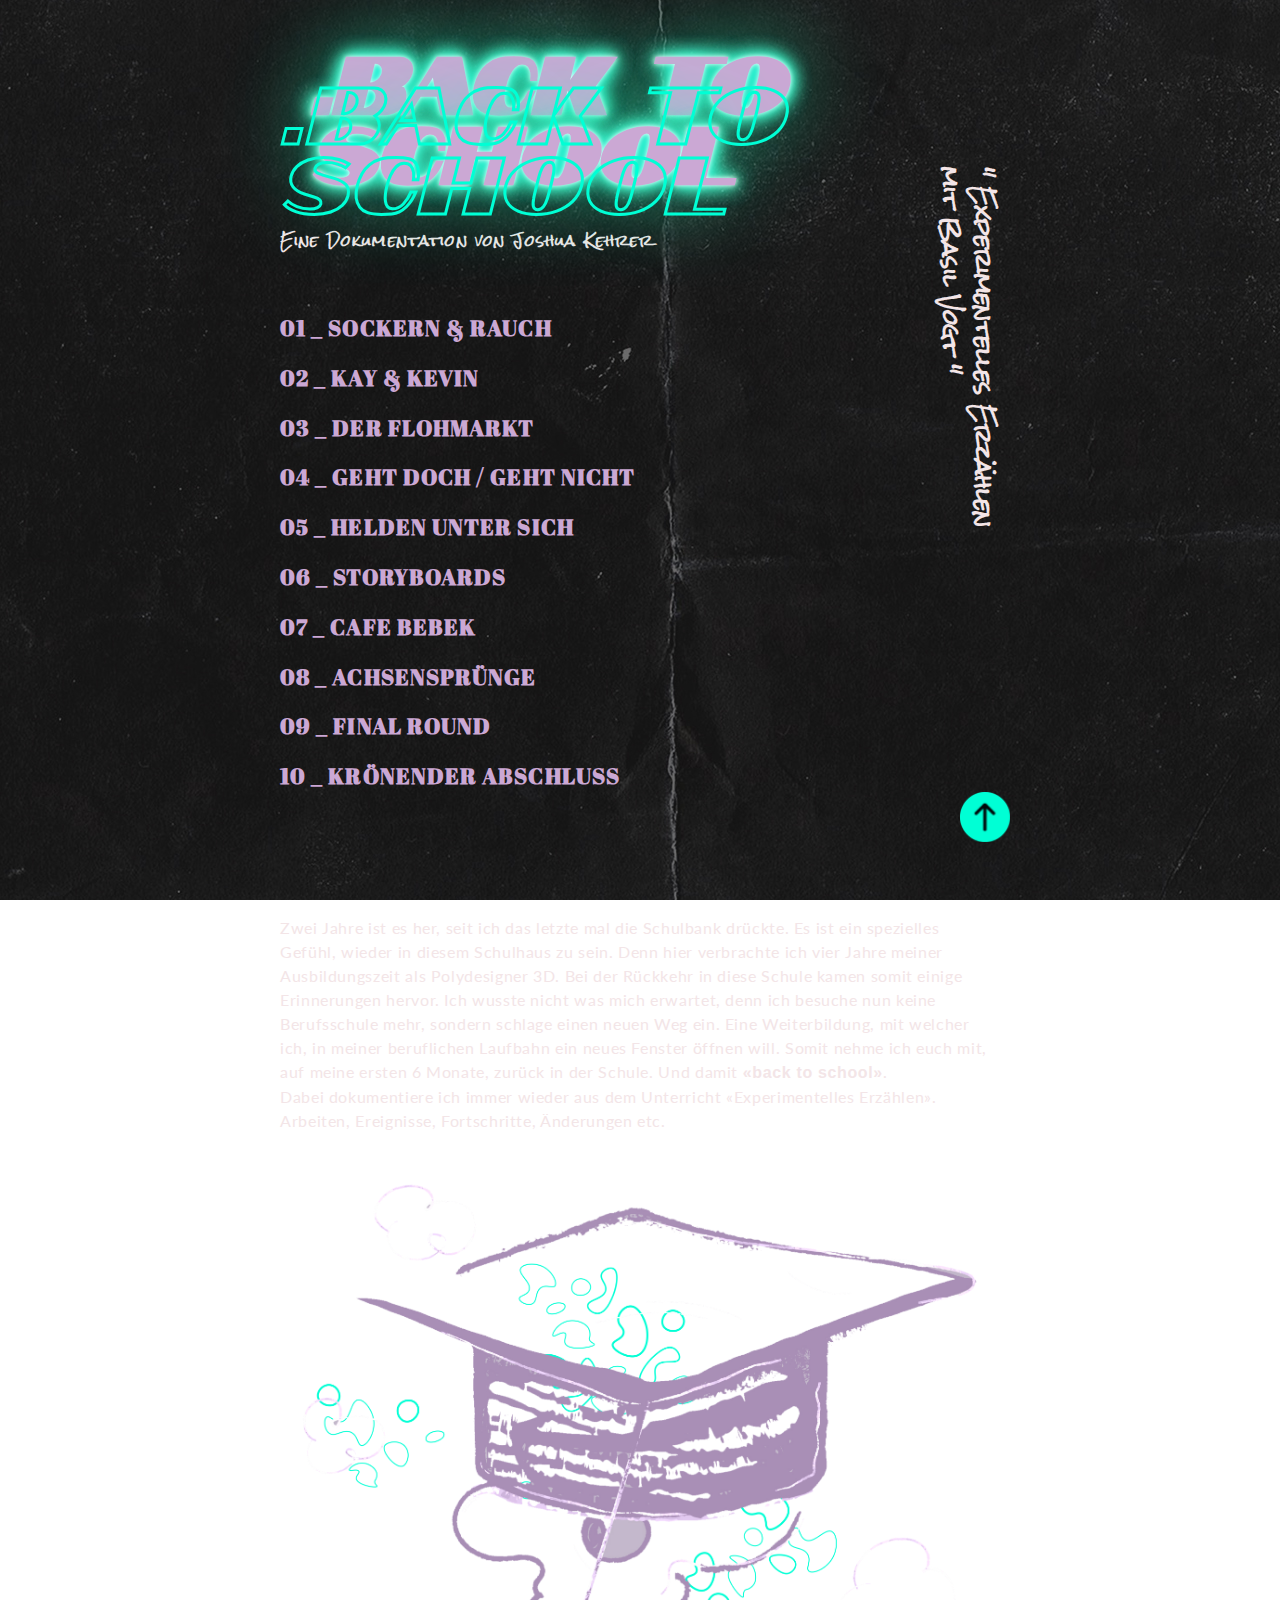
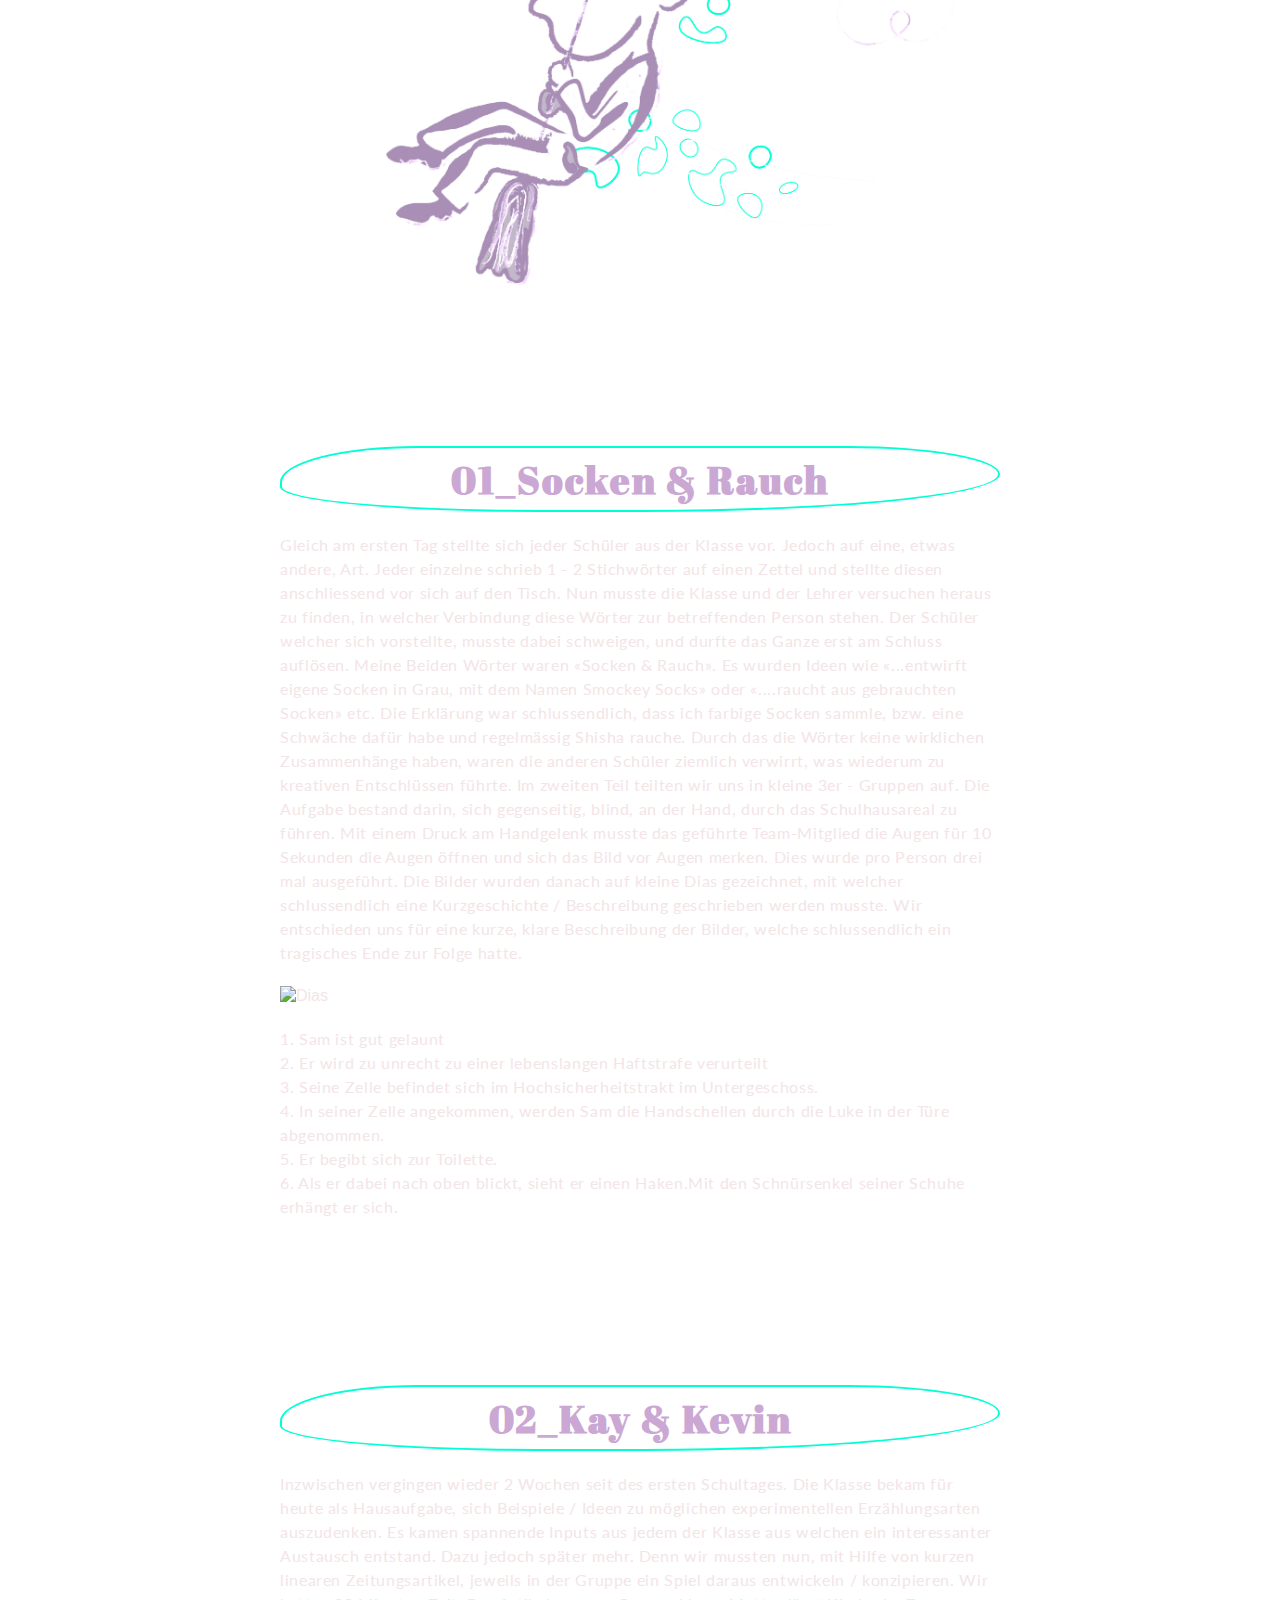
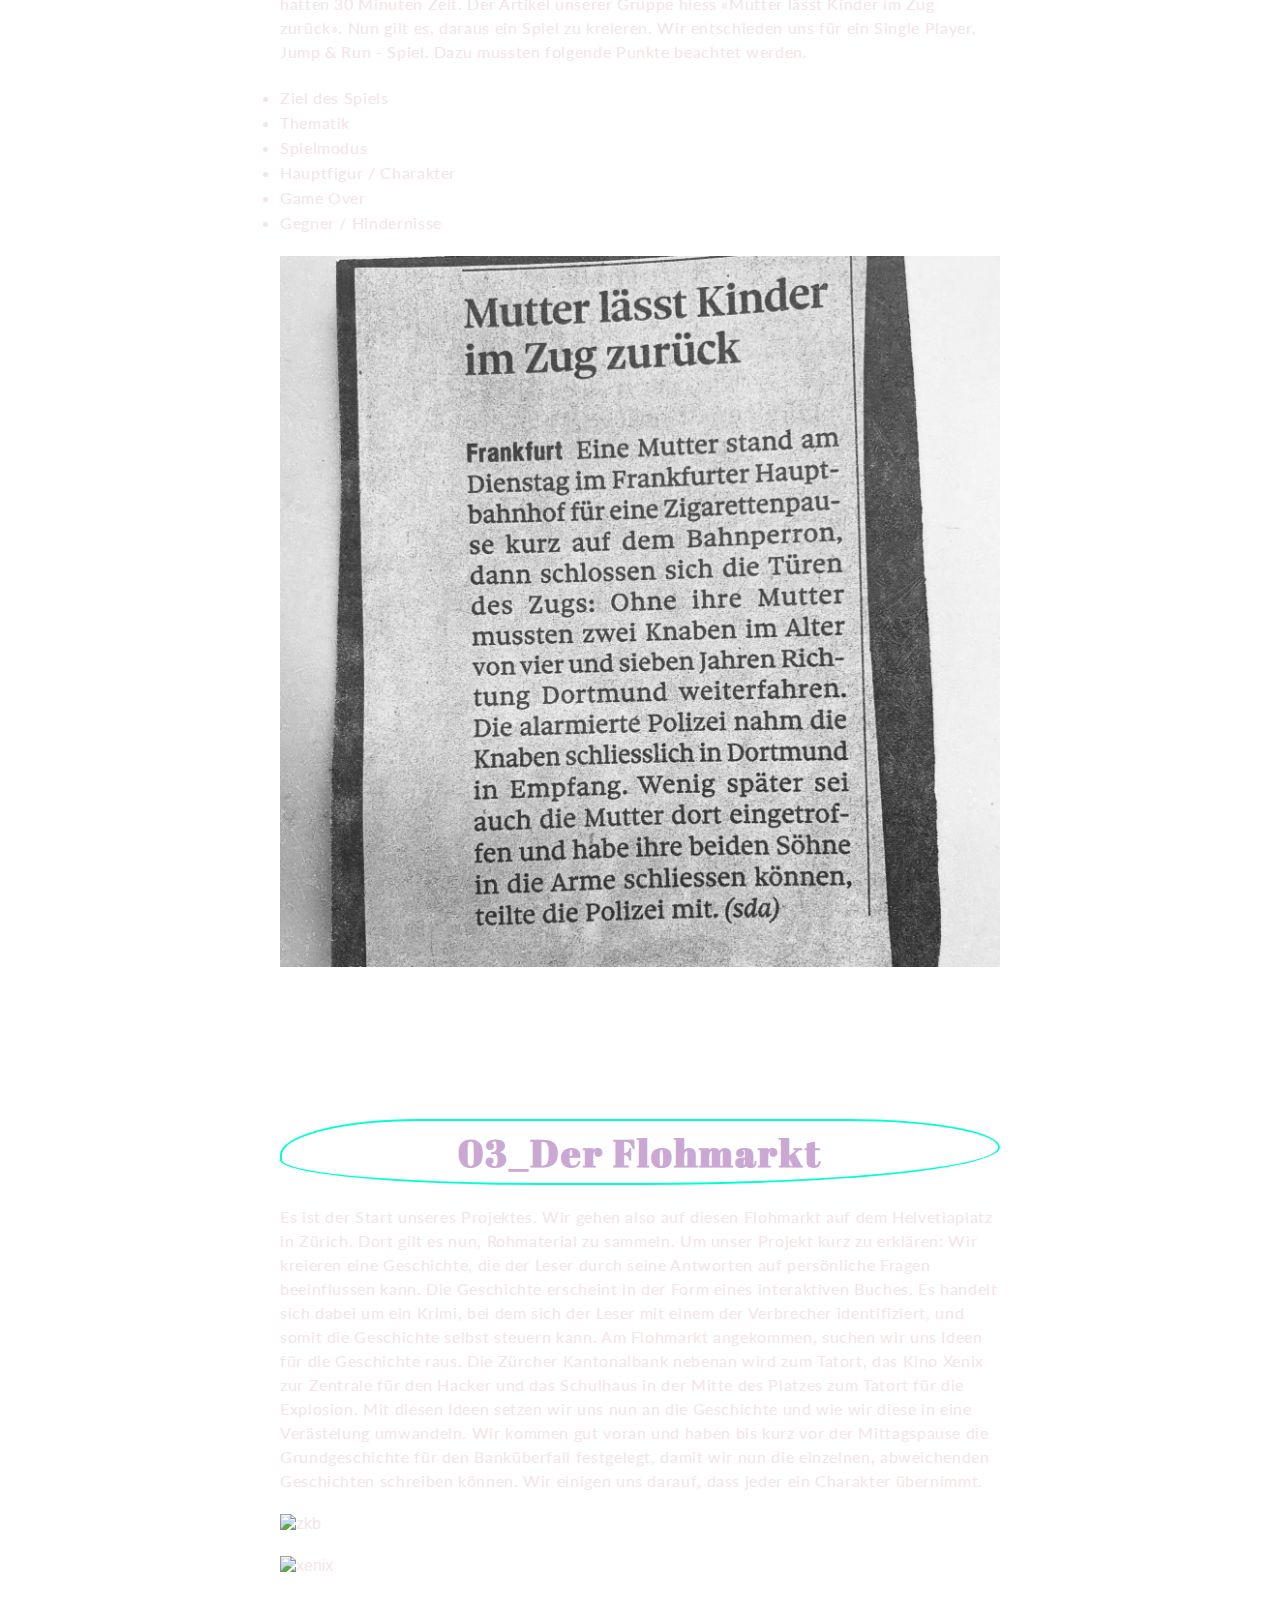
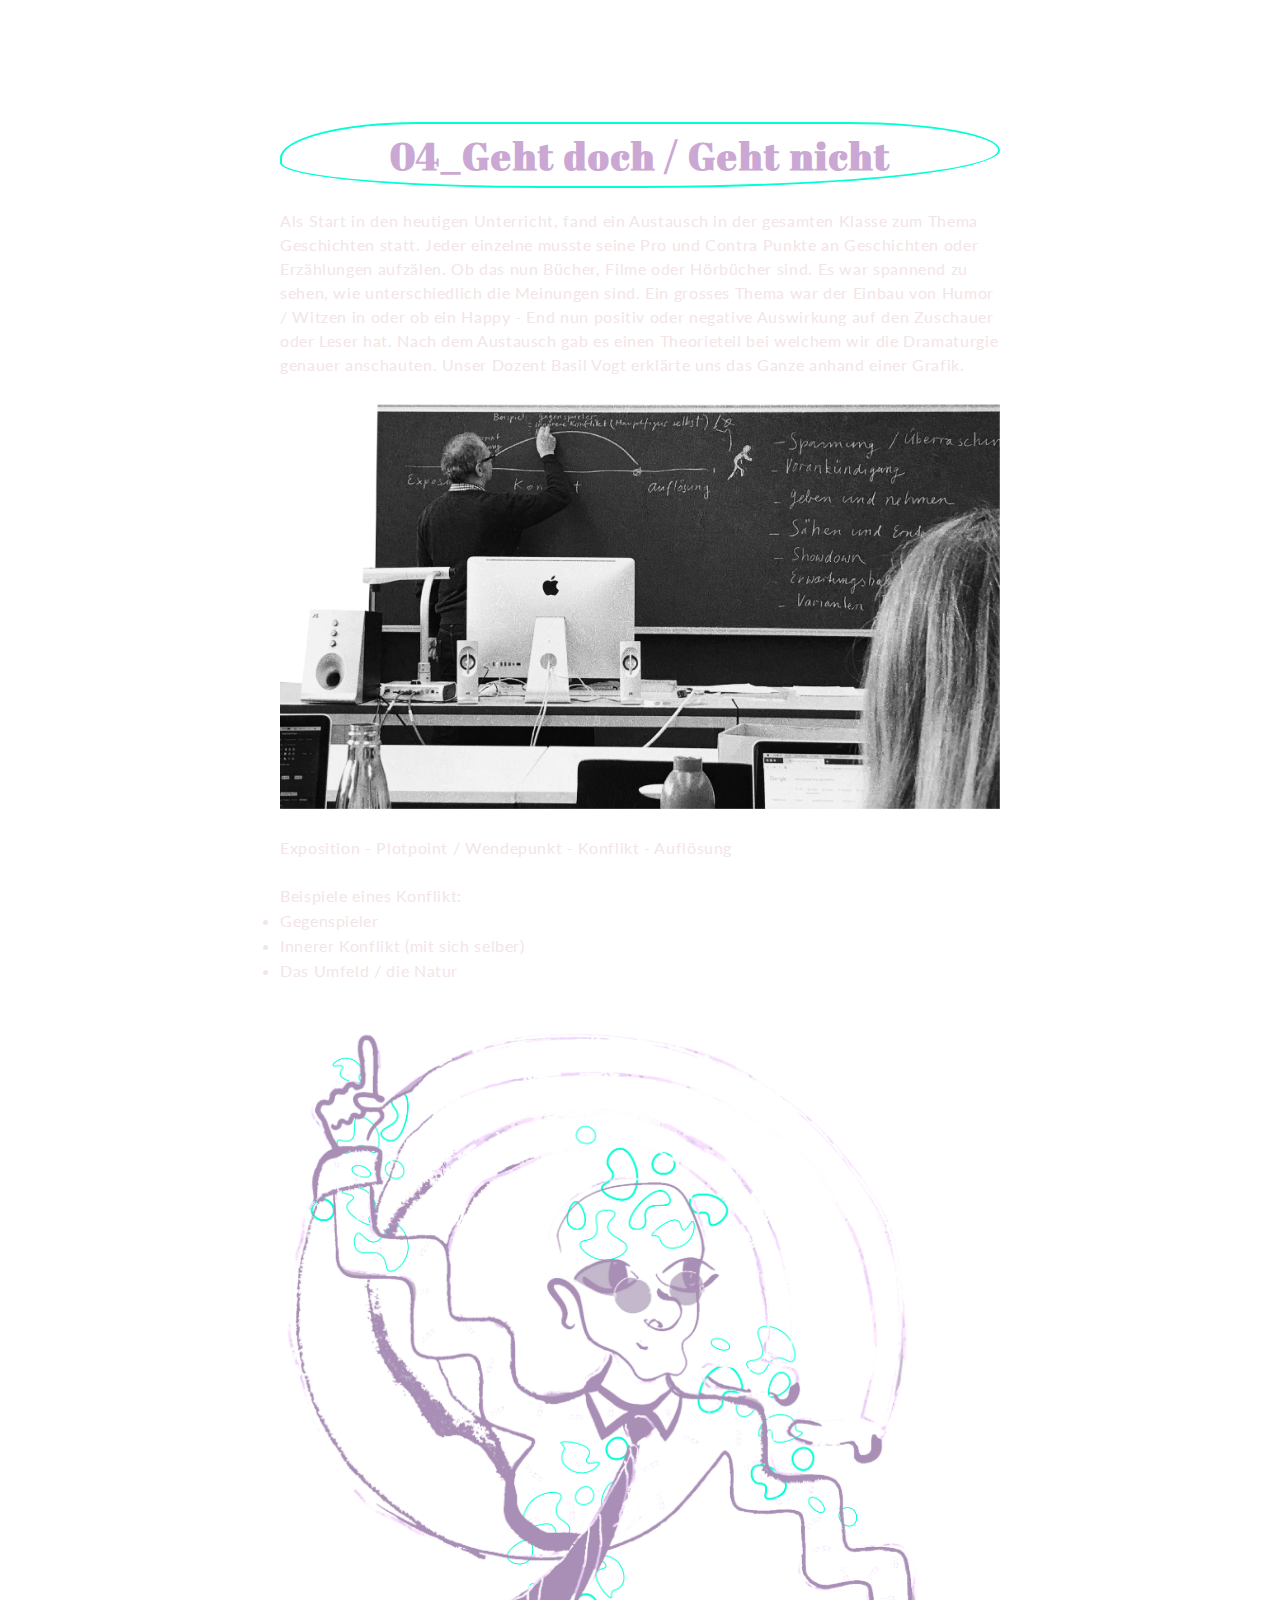
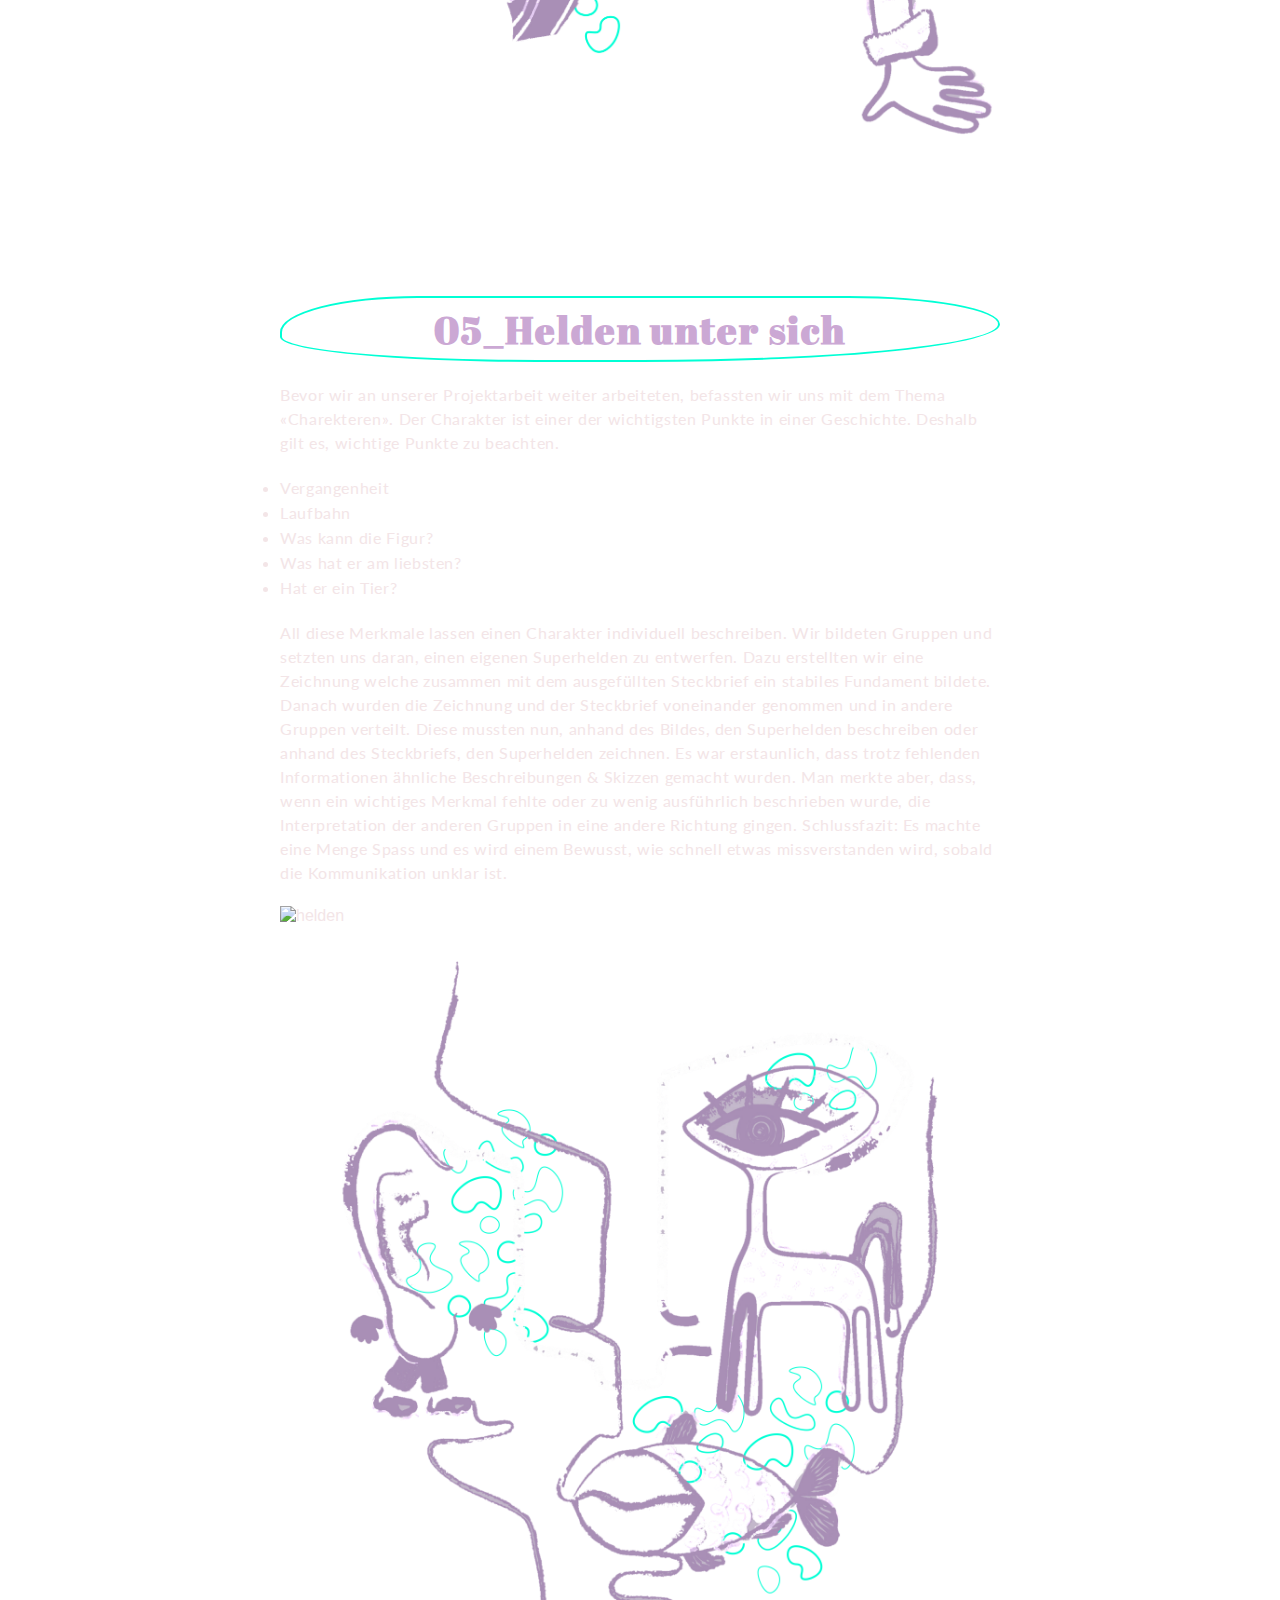
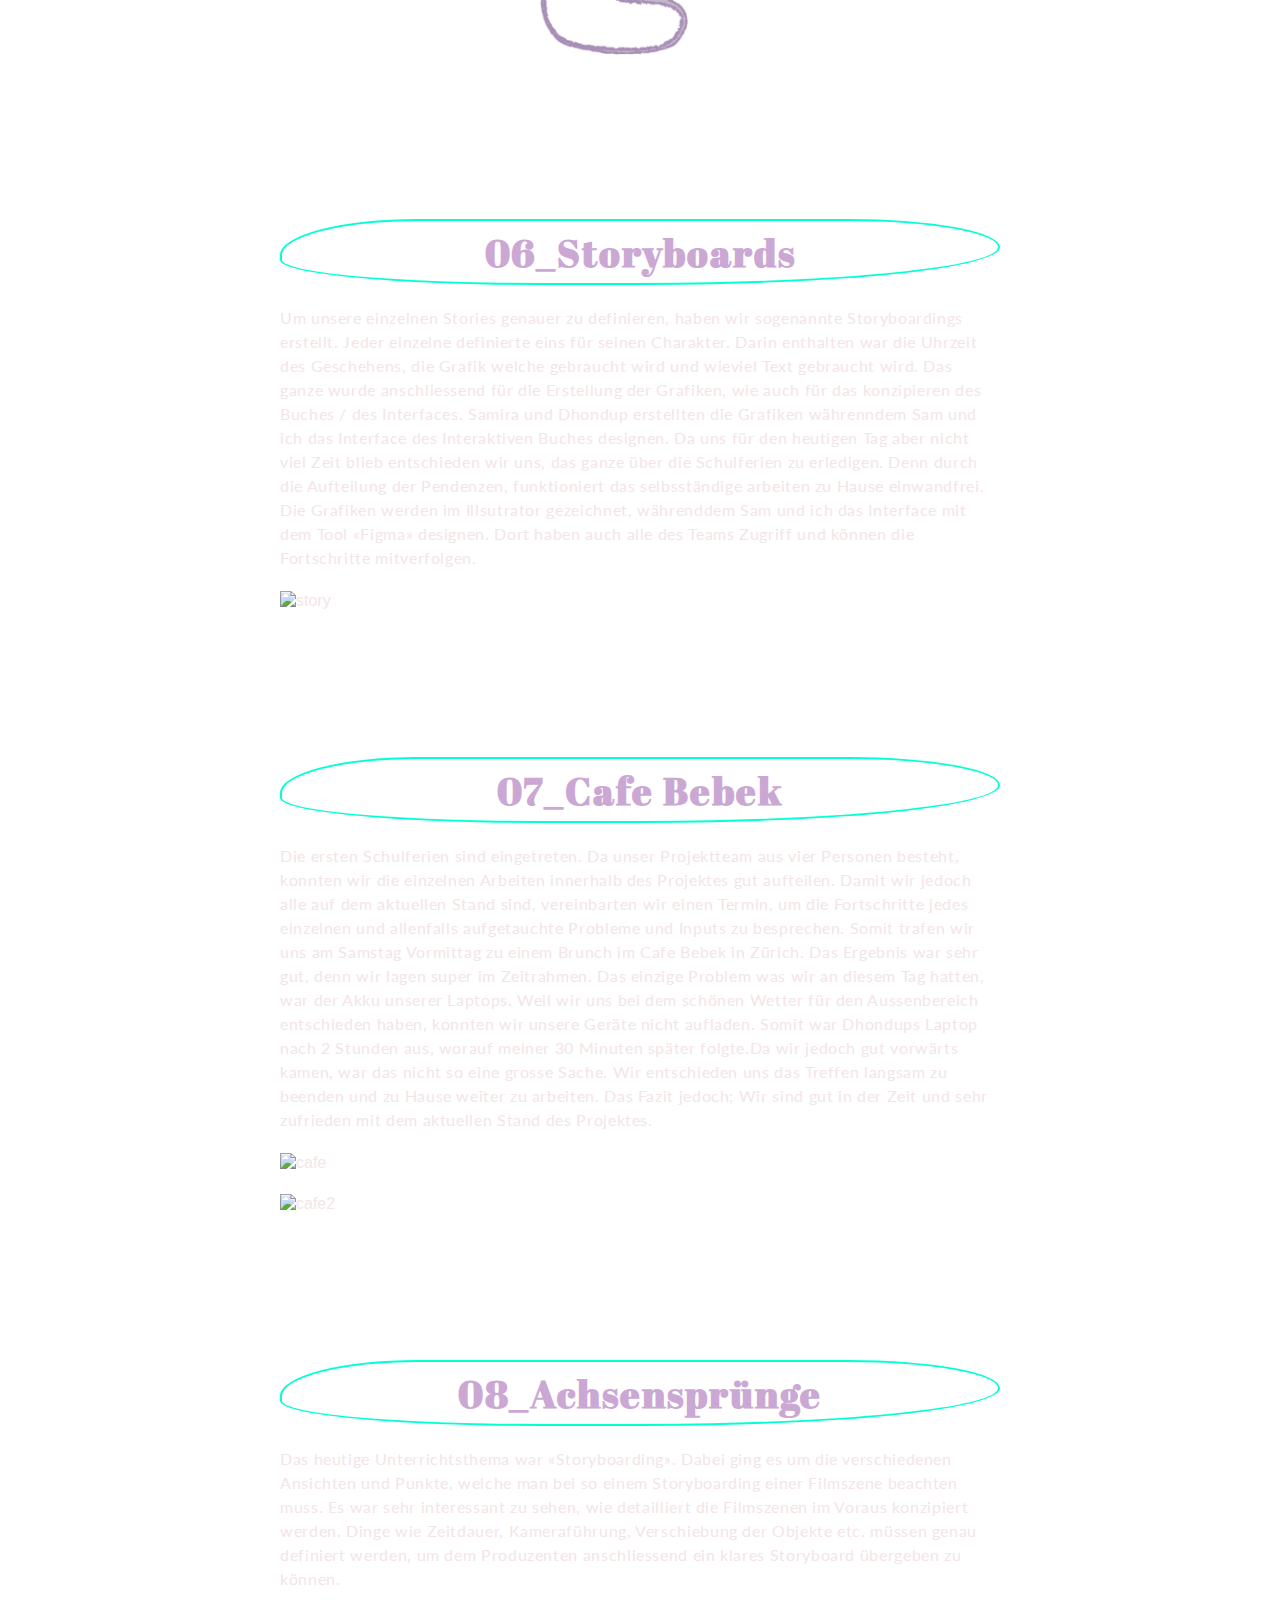
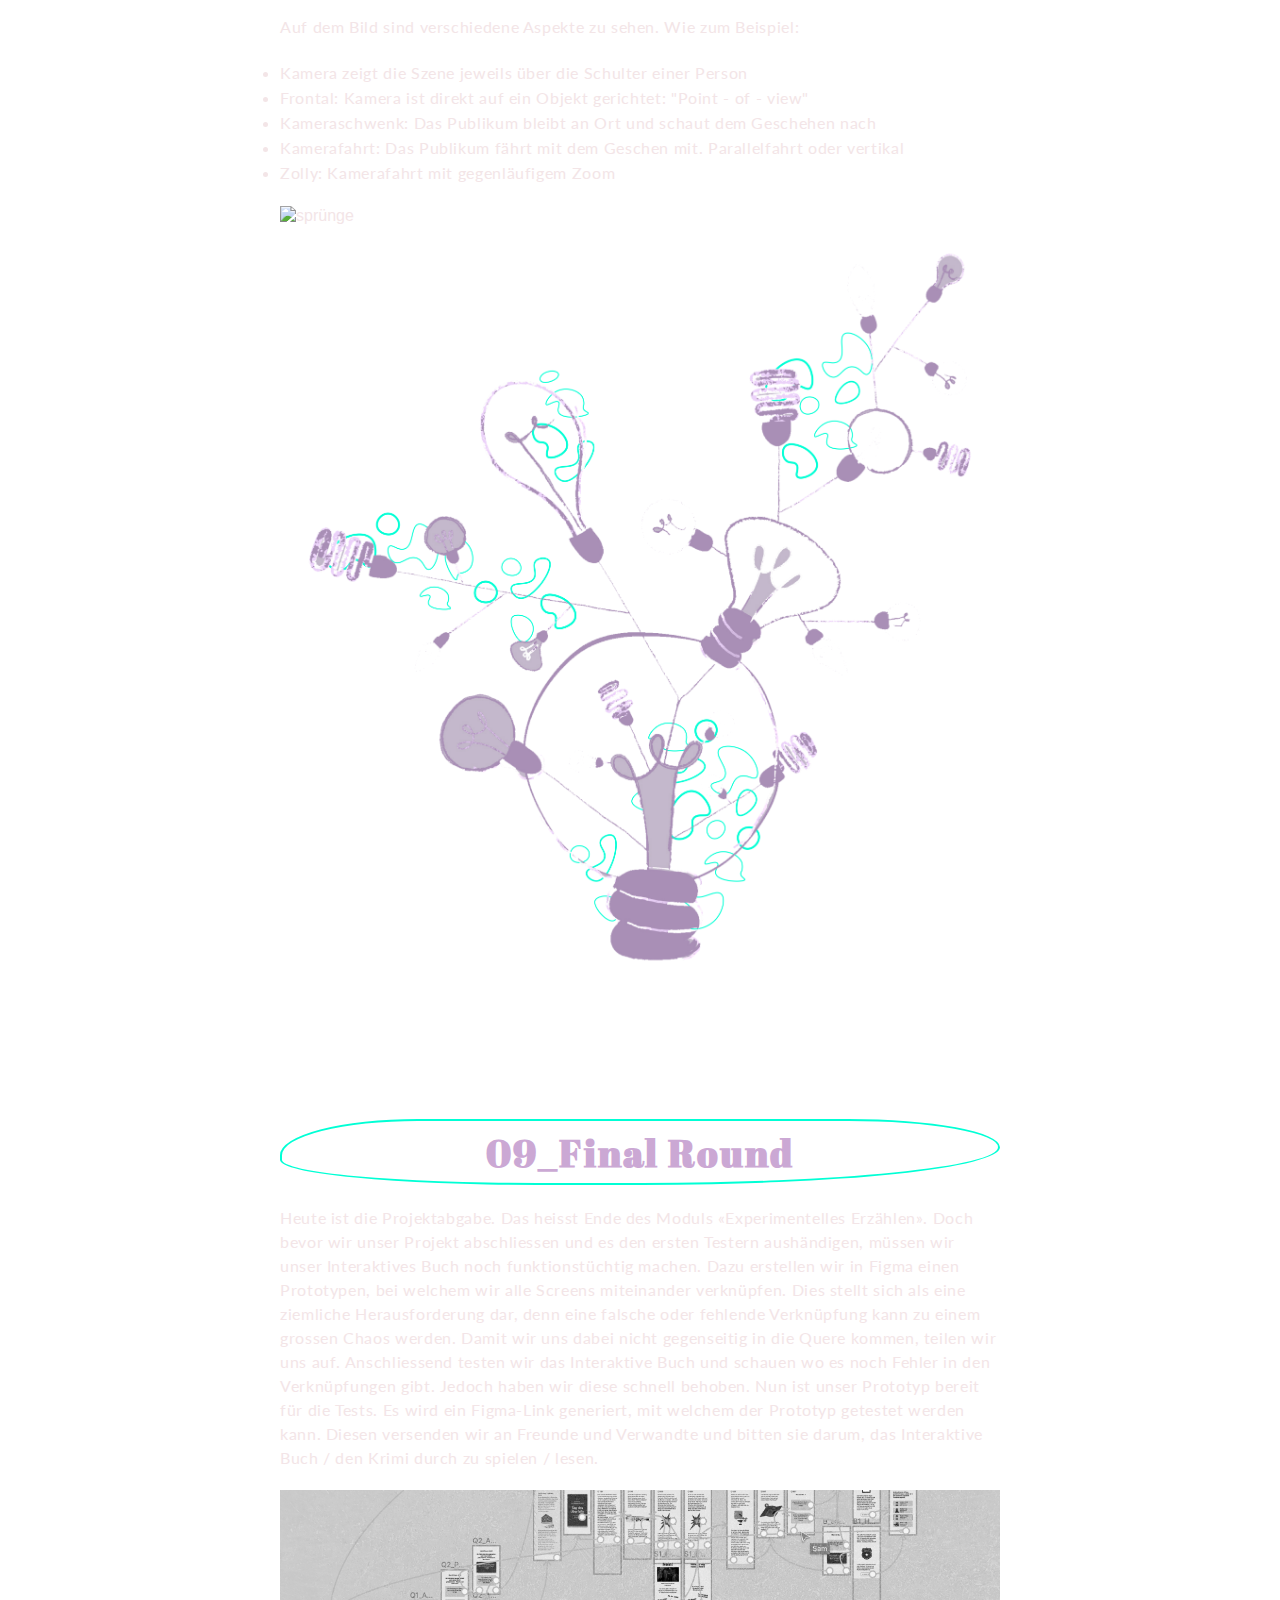
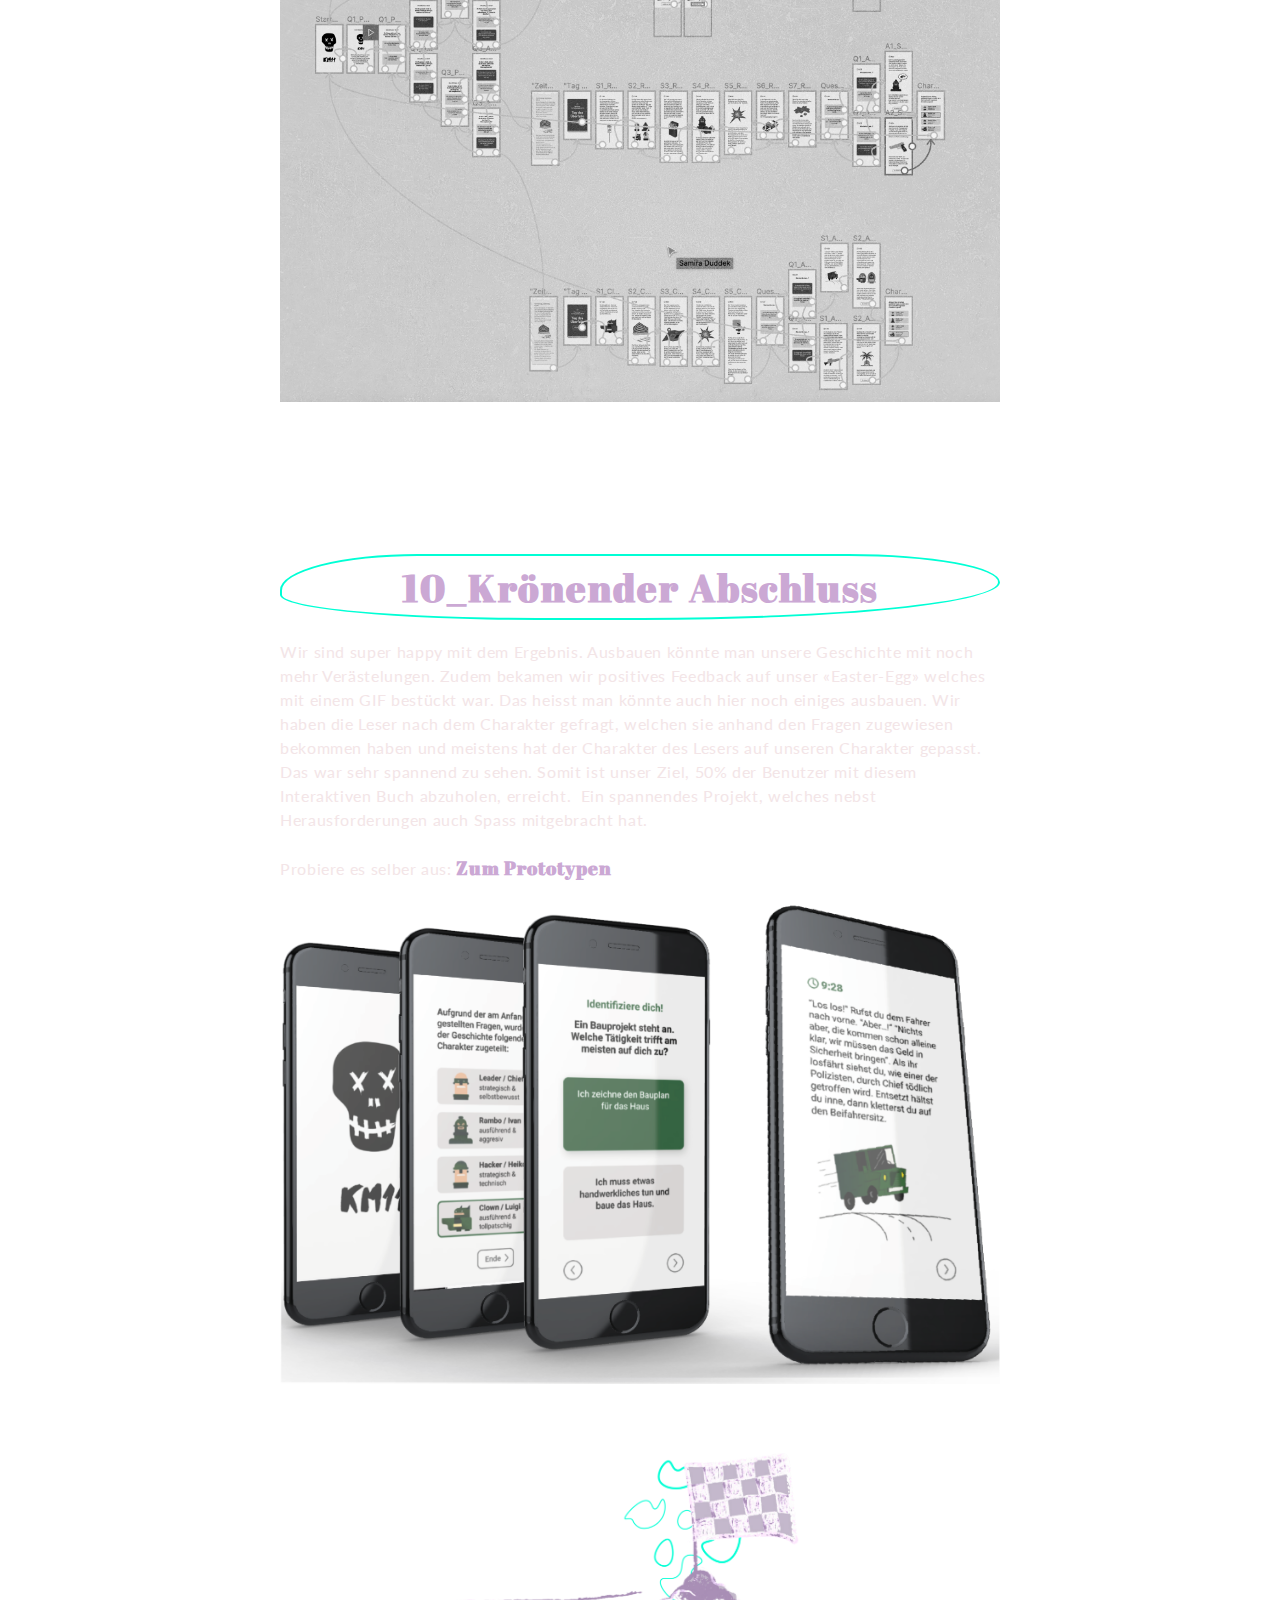
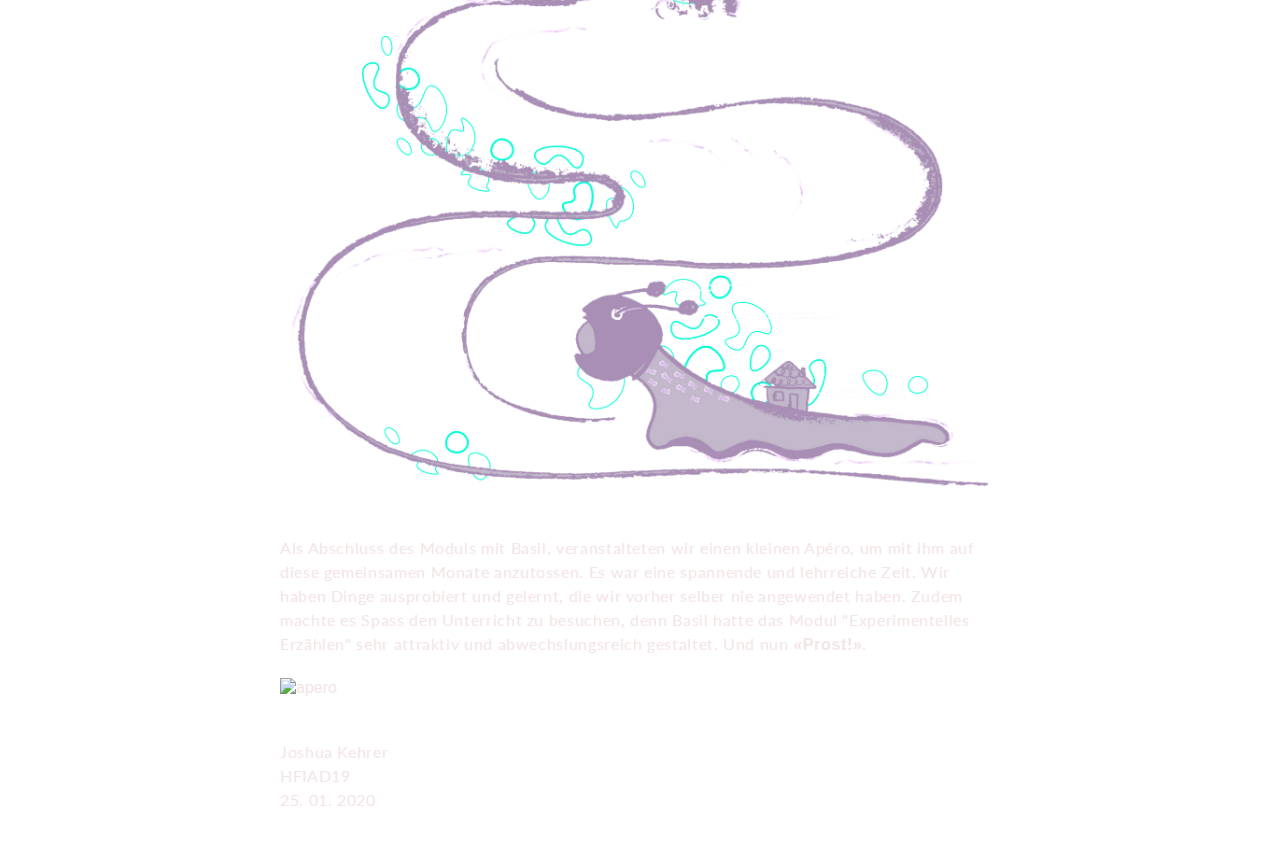
==== docs/content.html @ 132fc112 "commit" ====
<!DOCTYPE html>
<html lang="en">
  <head>
    <meta charset="utf-8">
    <meta name=“viewport” content=“width=device-width,
    initial-scale=1.0,
    maximum-scale=1.0,
    user-scalable=no”>
    <title>Back to school</title>
    <link rel="stylesheet" type="text/css" href="./styles/main.css">
    <link href="https://fonts.googleapis.com/css?family=Abril+Fatface|Lato|Notable|Rock+Salt&display=swap" rel="stylesheet">
    <link rel="icon" href="flavicon2.png" type="image/gif" sizes="16x16">


   </head>
  <body>

  <div id="fixposition">

     <a href="#button"><img src="./Files/button_arrow2.png"></a> <br>
  
  </div>

  <div class="spalte">
   <blockquote> " Experimentelles Erzählen<br>mit Basil Vogt "</blockquote>
  <div class="title-box">
   <h1 class="front">.back to <br>school</h1>
   <span id="button" class="back">.back to <br>school</span>
<br>
<h3>
   Eine Dokumentation von Joshua Kehrer
</h3>
<br>
<br>
<br>

  <div class="kapitel"> <a href="#nav1"> 01 _ Sockern & Rauch</a> </div><br>
  <div class="kapitel"> <a href="#nav2"> 02 _ Kay & Kevin</a> </div><br>
  <div class="kapitel"> <a href="#nav3"> 03 _ Der Flohmarkt</a> </div><br>
  <div class="kapitel"> <a href="#nav4"> 04 _ Geht doch / Geht nicht</a> </div><br>
  <div class="kapitel"> <a href="#nav5"> 05 _ Helden unter sich</a> </div><br>
  <div class="kapitel"> <a href="#nav6"> 06 _ Storyboards</a> </div><br>
  <div class="kapitel"> <a href="#nav7"> 07 _ Cafe Bebek</a> </div><br>
  <div class="kapitel"> <a href="#nav8"> 08 _ Achsensprünge</a> </div><br>
  <div class="kapitel"> <a href="#nav9"> 09 _ Final Round</a> </div><br>
  <div class="kapitel"> <a href="#nav10"> 10 _ Krönender Abschluss</a> </div><br>
<br>
<br>
<br>
<br>
<br>

   <p>
    Zwei Jahre ist es her, seit ich das letzte mal die Schulbank drückte. Es ist ein spezielles Gefühl,
    wieder in diesem Schulhaus zu sein. Denn hier verbrachte ich vier Jahre meiner Ausbildungszeit als Polydesigner 3D.
    Bei der Rückkehr in diese Schule kamen somit einige Erinnerungen hervor. Ich wusste nicht was mich erwartet,
    denn ich besuche nun keine Berufsschule mehr, sondern schlage einen neuen Weg ein. Eine Weiterbildung, mit welcher ich, in meiner beruflichen Laufbahn
    ein neues Fenster öffnen will.
    Somit nehme ich euch mit, auf meine ersten 6 Monate, zurück in der Schule.
    Und damit <b>«back to school»</b>. <br>Dabei dokumentiere ich immer wieder aus dem Unterricht «Experimentelles Erzählen». Arbeiten, Ereignisse, Fortschritte, Änderungen etc.
   </p>
<br>
<br>

   <img src="./Files/student_blank.png" alt="student">
<br>
<br>
<br>
<br>
<br>
<br>
<br>
<br>


   <h1 id="nav1" class="titel-fonts">
  01_Socken & Rauch
   </h1>
<br>

   <p>
    Gleich am ersten Tag stellte sich jeder Schüler aus der Klasse vor. Jedoch auf eine, etwas andere, Art. Jeder einzelne schrieb 1 - 2 Stichwörter auf einen Zettel und stellte diesen anschliessend vor sich auf den Tisch. Nun musste die Klasse und der Lehrer versuchen heraus zu finden, in welcher Verbindung diese Wörter zur betreffenden Person stehen. Der Schüler welcher sich vorstellte, musste dabei schweigen, und durfte das Ganze erst am Schluss auflösen.
    Meine Beiden Wörter waren «Socken & Rauch». Es wurden Ideen wie «...entwirft eigene Socken in Grau, mit dem Namen Smockey Socks» oder «....raucht aus gebrauchten Socken» etc. Die Erklärung war schlussendlich, dass ich farbige Socken sammle, bzw. eine Schwäche dafür habe und regelmässig Shisha rauche. Durch das die Wörter keine wirklichen Zusammenhänge haben, waren die anderen Schüler ziemlich verwirrt, was wiederum zu kreativen Entschlüssen führte.
    Im zweiten Teil teilten wir uns in kleine 3er - Gruppen auf. Die Aufgabe bestand darin, sich gegenseitig, blind, an der Hand, durch das Schulhausareal zu führen. Mit einem Druck am Handgelenk musste das geführte Team-Mitglied die Augen für 10 Sekunden die Augen öffnen und sich das Bild vor Augen merken. Dies wurde pro Person drei mal ausgeführt. Die Bilder wurden danach auf kleine Dias gezeichnet, mit welcher schlussendlich eine Kurzgeschichte / Beschreibung geschrieben werden
    musste. Wir entschieden uns für eine kurze, klare Beschreibung der Bilder, welche schlussendlich ein tragisches Ende zur Folge hatte.
   </p>
<br>

   <img src="./Files/dias_black.png" alt="Dias">
<br>
<br>

   <p>
   
    1. Sam ist gut gelaunt<br>
    2. Er wird zu unrecht zu einer lebenslangen Haftstrafe verurteilt<br>
    3. Seine Zelle befindet sich im Hochsicherheitstrakt im Untergeschoss.<br>
    4. In seiner Zelle angekommen, werden Sam die Handschellen durch die Luke in der Türe abgenommen.<br>
    5. Er begibt sich zur Toilette.<br>
    6. Als er dabei nach oben blickt, sieht er einen Haken.Mit den Schnürsenkel seiner Schuhe erhängt er sich.<br>
   </p>
   <br>
   <br>
   <br>
   <br>
   <br>
   <br>
   <br>
   <br>
   

   <h1 id="nav2" class="titel-fonts">
    02_Kay & Kevin
   </h1>
<br>

   <p>
    Inzwischen vergingen wieder 2 Wochen seit des ersten Schultages. Die Klasse bekam für heute als Hausaufgabe, sich Beispiele / Ideen zu möglichen experimentellen Erzählungsarten auszudenken. Es kamen spannende Inputs aus jedem der Klasse aus welchen ein interessanter Austausch entstand. Dazu jedoch später mehr.
    Denn wir mussten nun, mit Hilfe von kurzen linearen Zeitungsartikel, jeweils in der Gruppe ein Spiel daraus entwickeln / konzipieren. Wir hatten 30 Minuten Zeit.
    Der Artikel unserer Gruppe hiess «Mutter lässt Kinder im Zug zurück». Nun gilt es, daraus ein Spiel zu kreieren. Wir entschieden uns für ein Single Player, Jump & Run - Spiel. Dazu mussten folgende Punkte beachtet werden. </p>
   </p>
<br>

   <li>Ziel des Spiels </li>
   <li>Thematik</li>
   <li>Spielmodus</li>
   <li>Hauptfigur / Charakter</li>
   <li>Game Over</li>
   <li>Gegner / Hindernisse</li>
<br>

   <img class="bild50" src="./Files/Zeitungsartikel_black.jpg" alt="artikel">
   <br>
   <br>
   <br>
   <br>
   <br>
   <br>
   <br>
   <br>

   <h1 id="nav3" class="titel-fonts">
    03_Der Flohmarkt
   </h1>
<br>

   <p>
    Es ist der Start unseres Projektes. Wir gehen also auf diesen Flohmarkt auf dem Helvetiaplatz in Zürich. Dort gilt es nun, Rohmaterial zu sammeln. Um unser Projekt kurz zu erklären: Wir kreieren eine Geschichte, die der Leser durch seine Antworten auf persönliche Fragen beeinflussen kann. Die Geschichte erscheint in der Form eines interaktiven Buches.
    Es handelt sich dabei um ein Krimi, bei dem sich der Leser mit einem der Verbrecher identifiziert, und somit die Geschichte selbst steuern kann.
    Am Flohmarkt angekommen, suchen wir uns Ideen für die Geschichte raus. Die Zürcher Kantonalbank nebenan wird zum Tatort, das Kino Xenix zur Zentrale für den Hacker und das Schulhaus in der Mitte des Platzes zum Tatort für die Explosion. Mit diesen Ideen setzen wir uns nun an die Geschichte und wie wir diese in eine Verästelung umwandeln.
    Wir kommen gut voran und haben bis kurz vor der Mittagspause die Grundgeschichte für den Banküberfall festgelegt, damit wir nun die einzelnen, abweichenden Geschichten schreiben können. Wir einigen uns darauf, dass jeder ein Charakter übernimmt.
   </p>
<br>

   <img class="bild50" src="./Files/zkbbank_blackneu.jpg" alt="zkb">
   <br>
   <br>
   <img class="bild50" src="./Files/flohmarkt_black.jpg" alt="xenix">
   <br>
   <br>
   <br>
   <br>
   <br>
   <br>
   <br>
   <br>

   <h1 id="nav4" class="titel-fonts">
    04_Geht doch / Geht nicht
   </h1>
   <br>

   <p>
    Als Start in den heutigen Unterricht, fand ein Austausch in der gesamten Klasse zum Thema Geschichten statt. Jeder einzelne musste seine Pro und Contra Punkte an Geschichten oder Erzählungen aufzälen. Ob das nun Bücher, Filme oder Hörbücher sind. Es war spannend zu sehen, wie unterschiedlich die Meinungen sind. 
    Ein grosses Thema war der Einbau von Humor / Witzen in oder ob ein Happy - End nun positiv oder negative Auswirkung auf den Zuschauer oder Leser hat. Nach dem Austausch gab es einen Theorieteil bei welchem wir die Dramaturgie genauer anschauten.  Unser Dozent Basil Vogt erklärte uns das Ganze anhand einer Grafik.
   </p>
   <br>

   <img class="bild50" src="./Files/dramaturgie_grafik.png" alt="drama">
   <br>
   <br>
   <p>
    Exposition - Plotpoint / Wendepunkt - Konflikt - Auflösung<br><br>
    Beispiele eines Konflikt:
   </p>

   <li>Gegenspieler </li>
   <li>Innerer Konflikt (mit sich selber)</li>
   <li>Das Umfeld / die Natur</li>
   <br>
   <br>

   <img src="./Files/teacher_blank.png" alt="teacher">
   <br>
   <br>
   <br>
   <br>
   <br>
   <br>
   <br>
   <br>

   <h1 id="nav5" class="titel-fonts">
    05_Helden unter sich
   </h1>
   <br>

   <p>
    Bevor wir an unserer Projektarbeit weiter arbeiteten, befassten wir uns mit dem Thema «Charekteren».
    Der Charakter ist einer der wichtigsten Punkte in einer Geschichte. Deshalb gilt es, wichtige Punkte zu beachten.
   </p>
   <br>

   <li>Vergangenheit</li>
   <li>Laufbahn</li>
   <li>Was kann die Figur?</li>
   <li>Was hat er am liebsten?</li>
   <li>Hat er ein Tier?</li>
   <br>

   <p>
    All diese Merkmale lassen einen Charakter individuell beschreiben.
    Wir bildeten Gruppen und setzten uns daran, einen eigenen Superhelden zu entwerfen. Dazu erstellten wir eine Zeichnung welche zusammen mit dem ausgefüllten Steckbrief ein stabiles Fundament bildete. Danach wurden die Zeichnung und der Steckbrief voneinander genommen und in andere Gruppen verteilt. 
    Diese mussten nun, anhand des Bildes, den Superhelden beschreiben oder anhand des Steckbriefs, den Superhelden zeichnen. Es war erstaunlich, dass trotz fehlenden Informationen ähnliche Beschreibungen & Skizzen gemacht wurden. Man merkte aber, dass, wenn ein wichtiges Merkmal fehlte oder zu wenig ausführlich beschrieben wurde, die Interpretation der anderen Gruppen in eine andere Richtung gingen.
    Schlussfazit: Es machte eine Menge Spass und es wird einem Bewusst, wie schnell etwas missverstanden wird, sobald die Kommunikation unklar ist.
   </p>
   <br>

   <img class="bild50" src="./Files/helden2.jpg" alt="helden">
   <br>
   <br>

   <img src="./Files/face_blank.png" alt="face">
   <br>
   <br>
   <br>
   <br>
   <br>
   <br>
   <br>
   <br>

   <h1 id= "nav6" class="titel-fonts">
   06_Storyboards
   </h1>
   <br>

   <p>
    Um unsere einzelnen Stories genauer zu definieren, haben wir sogenannte Storyboardings erstellt. Jeder einzelne definierte eins für seinen Charakter. Darin enthalten war die Uhrzeit des Geschehens, die Grafik welche gebraucht wird und wieviel Text gebraucht wird. Das ganze wurde anschliessend für die Erstellung der Grafiken, wie auch für das konzipieren des Buches / des Interfaces. 
    Samira und Dhondup erstellten die Grafiken währenndem Sam und ich das Interface des Interaktiven Buches designen. Da uns für den heutigen Tag aber nicht viel Zeit blieb entschieden wir uns, das ganze über die Schulferien zu erledigen. Denn durch die Aufteilung der Pendenzen, funktioniert das selbsständige arbeiten zu Hause einwandfrei. Die Grafiken werden im Illsutrator gezeichnet, 
    währenddem Sam und ich das Interface mit dem Tool «Figma» designen. Dort haben auch alle des Teams Zugriff und können die Fortschritte mitverfolgen.
   </p>
   <br>

   <img class="bild50" src="./Files/Storyboards.jpg" alt="story">
   <br>
   <br>
   <br>
   <br>
   <br>
   <br>
   <br>
   <br>

   <h1 id= "nav7" class="titel-fonts">
  07_Cafe Bebek
  </h1>
   <br>

   <p>
    Die ersten Schulferien sind eingetreten. Da unser Projektteam aus vier Personen besteht, konnten wir die einzelnen Arbeiten innerhalb des Projektes gut aufteilen. Damit wir jedoch alle auf dem aktuellen Stand sind, vereinbarten wir einen Termin, um die Fortschritte jedes einzelnen und allenfalls aufgetauchte Probleme und Inputs zu besprechen. 
    Somit trafen wir uns am Samstag Vormittag zu einem Brunch im Cafe Bebek in Zürich. Das Ergebnis war sehr gut, denn wir lagen super im Zeitrahmen. Das einzige Problem was wir an diesem Tag hatten, war der Akku unserer Laptops. Weil wir uns bei dem schönen Wetter für den Aussenbereich entschieden haben, konnten wir unsere Geräte nicht aufladen. 
    Somit war Dhondups Laptop nach 2&#x202F;Stunden aus, worauf meiner 30&#x202F;Minuten später folgte.Da wir jedoch gut vorwärts kamen, war das nicht so eine grosse Sache. Wir entschieden uns das Treffen langsam zu beenden und zu Hause weiter zu arbeiten. Das Fazit jedoch; Wir sind gut in der Zeit und sehr zufrieden mit dem aktuellen Stand des Projektes. 
   </p>
   <br>

   <img class="bild50" src="./Files/cafebebek1.jpg" alt="cafe">
   <br>
   <br>
   <img class="bild50" src="./Files/cafebebek2.jpg" alt="cafe2">
   <br>
   <br>
   <br>
   <br>
   <br>
   <br>
   <br>
   <br>

   <h1 id="nav8" class="titel-fonts">
   08_Achsensprünge
   </h1>
   <br>

   <p>
    Das heutige Unterrichtsthema war «Storyboarding». Dabei ging es um die verschiedenen Ansichten und Punkte, welche man bei so einem Storyboarding einer Filmszene beachten muss. Es war sehr interessant zu sehen, wie detailliert die Filmszenen im Voraus konzipiert werden. Dinge wie Zeitdauer, Kameraführung, Verschiebung der Objekte etc. müssen genau definiert werden, 
    um dem Produzenten anschliessend ein klares Storyboard übergeben zu können.<br><br>
    Auf dem Bild sind verschiedene Aspekte zu sehen. Wie zum Beispiel:
   </p>
   <br>

   <li>Kamera zeigt die Szene jeweils über die Schulter einer Person</li>
   <li>Frontal: Kamera ist direkt auf ein Objekt gerichtet: "Point - of - view"</li>
   <li>Kameraschwenk: Das Publikum bleibt an Ort und schaut dem Geschehen nach</li>
   <li>Kamerafahrt: Das Publikum fährt mit dem Geschen mit. Parallelfahrt oder vertikal</li>
   <li>Zolly: Kamerafahrt mit gegenläufigem Zoom</li>
   <br>

   <img class="bild50" src="./Files/achsensprünge_black.jpg" alt="sprünge">
   <br>
   <br>

   <img class="bild50" src="./Files/ideas_blank.png" alt="ideen">
   <br>
   <br>
   <br>
   <br>
   <br>
   <br>
   <br>
   <br>
   <h1 id="nav9" class="titel-fonts">
    09_Final Round
   </h1>
   <br>

   <p>
      Heute ist die Projektabgabe. Das heisst Ende des Moduls «Experimentelles Erzählen».
      Doch bevor wir unser Projekt abschliessen und es den ersten Testern aushändigen, müssen wir unser Interaktives Buch noch funktionstüchtig machen. Dazu erstellen wir in Figma einen Prototypen, bei welchem wir alle Screens miteinander verknüpfen. Dies stellt sich als eine ziemliche Herausforderung dar, denn eine falsche oder fehlende Verknüpfung kann zu einem grossen Chaos werden.
      Damit wir uns dabei nicht gegenseitig in die Quere kommen, teilen wir uns auf. Anschliessend testen wir das Interaktive Buch und schauen wo es noch Fehler in den Verknüpfungen gibt. Jedoch haben wir diese schnell behoben.
      Nun ist unser Prototyp bereit für die Tests. Es wird ein Figma-Link generiert, mit welchem der Prototyp getestet werden kann. Diesen versenden wir an Freunde und Verwandte und bitten sie darum, das Interaktive Buch / den Krimi durch zu spielen / lesen.
   </p>
   <br>

   <img class="bild50" src="./Files/figmashot_black.jpg" alt="figma">
   <br>
   <br>
   <br>
   <br>
   <br>
   <br>
   <br>
   <br>
   
   <h1 id="nav10" class="titel-fonts">
    10_Krönender Abschluss
   </h1>
   <br>

   <p>
    Wir sind super happy mit dem Ergebnis. Ausbauen könnte man unsere Geschichte mit noch mehr Verästelungen. Zudem bekamen wir positives Feedback auf unser «Easter-Egg» welches mit einem GIF bestückt war. Das heisst man könnte auch hier noch einiges ausbauen.
    Wir haben die Leser nach dem Charakter gefragt, welchen sie anhand den Fragen zugewiesen bekommen haben und meistens hat der Charakter des Lesers auf unseren Charakter gepasst. Das war sehr spannend zu sehen. Somit ist unser Ziel, 50% der Benutzer mit diesem Interaktiven Buch abzuholen, erreicht. 
    Ein spannendes Projekt, welches nebst Herausforderungen auch Spass mitgebracht hat.<br>
   <br>

    Probiere es selber aus:
     <a href="https://www.figma.com/proto/xeILzp6GqTKbaOYJjup4Tb/Experimentelles-Erz%C3%A4hlen-1.0?node-id=80%3A501&scaling=scale-down" target="_blank">Zum Prototypen</a>
   </p>
   <br>

   <img class="bild50" src="./Files/mobile_mockups.png" alt="app">
   <br>
   <br>

<img class="bild50" src="./Files/schnecken_blank.png" alt="schnecken">

   <p>
      Als Abschluss des Moduls mit Basil, veranstalteten wir einen kleinen Apéro, um mit ihm auf diese gemeinsamen Monate anzutossen. Es war eine spannende und lehrreiche Zeit. Wir haben Dinge ausprobiert und gelernt, die wir vorher selber nie angewendet haben. Zudem machte es Spass den Unterricht zu besuchen,
      denn Basil hatte das Modul "Experimentelles Erzählen" sehr attraktiv und abwechslungsreich gestaltet. Und nun <b>«Prost!»</b>.
   </p>
   <br>

   <img class="bild50" src="./Files/apero_black.jpg" alt="apero">
   <br>
   <br>
   <br>

   <p>
   Joshua Kehrer<br> HFIAD19<br>25.&#x202F;01.&#x202F;2020
   </p>
   <br>
   <br>

  </div>

</body>
</html>
---- docs/styles/main.css ----
html {
  color: rgb(243, 229, 231);
  font-size: 16px;
}

body {
  font-size: 1rem;
  line-height: 1.3em;
  margin-top: 70px;
  background-image: url("../Files/grunge_black2.jpg");
  background-repeat: repeat;
  background-attachment: fixed;
}

a {
  color: rgb(203, 168, 212);
  font-size: 1.2em;
  font-weight: bold;
  font-family: 'Abril Fatface', cursive;
  text-decoration: none;
  letter-spacing: 0.05em;
}

img {
  width: 100%;
  max-width: 100%;
}

h1{
  color: rgb(203, 168, 212);
  font-size: 1.8em;
  line-height: 30px;
  font-weight: bold;
  font-family: 'Abril Fatface', cursive;
  text-align: left;
  letter-spacing: 0.05em; 
  
}

h2 {
  font-family: 'Abril Fatface', cursive;
  font-style: normal;
  font-size: 1.8em;
  letter-spacing: 0.07em;
}

h3{
  font-family: 'Rock Salt', cursive;
  font-size: 0.9em;
  color: rgb(243, 229, 231);
  letter-spacing: 0.08em;
}


P {
  font-family: 'Lato', sans-serif;
  font-size: 1em;
  width: 100%;
  line-height: 24px;
  letter-spacing: 0.04em;
}

li {
  font-family: 'Lato', sans-serif;
  font-style: normal;
  font-size: 1em;
  width: 100%;
  line-height: 25px;
  letter-spacing: 0.04em;
}

.kapitel{
  font-family: 'Abril Fatface', cursive;
  font-size: 18px;
  line-height: 28px;
  color: rgb(203, 168, 212);
  font-weight: bold;
  text-transform: uppercase;
  transition: 0.4s ease-in-out;
  transform-origin: left top;
}

.kapitel:hover{
  transform: scale(1.3);
  font-weight: bold;
}

.kapitel a:hover{
  color: rgb(0, 255, 213);
  font-weight: bold;
}

blockquote {
  font-family: 'Rock Salt', cursive;
  font-size: 1em;
  color: rgb(243, 229, 231);
  position: absolute;
  right: 0;
  top: 50vw;
  width: 20rem;
  line-height: 30px;
  writing-mode: vertical-rl;
  margin: 110px 20px 0px 0px;
}

::-webkit-scrollbar{
  width: 15px;
  height: 0px;
}
::-webkit-scrollbar-track{
  border: 10px solid rgb(53, 53, 53);
  box-shadow: inset 0 0 2.5px 2px rgb(63, 63, 63)
}
::-webkit-scrollbar-thumb{
  background: linear-gradient(
  50deg,
  #9781b4,
  #00ff9d
);
  border-radius: 5px;
}

@media only screen and (min-width: 700px) {
  blockquote {
    position: relative;
    right: auto;
    top: auto;
    font-size: 1.3em;
    line-height: 33px;
    float: right;
    width: 20px;
    font-weight: bold;
    margin: 97px 0px 40px -80px;
    padding: 0px;
    writing-mode: vertical-rl;
  }
 
  h1 {
    font-size: 2.4em;
    line-height: 38px;
  }  
}

.titel-fonts {
  font-weight: bold;
  padding: 12px 30px;
  border: 2px solid rgb(0, 255, 213);
  border-radius: 30% 33% 78% 56% / 86% 67% 90% 60%;
  text-align: center;
}

.spalte {
  max-width: 55em;
  /* width: 45%; */
  margin-left: auto;
  margin-right: auto;
  padding: 0 5rem;
}

.class {
  width: 50%;
}

.title-box {
  position: relative;
}

.title-box .front,
.title-box .back {
  font-weight: bold;
  font-family: 'Notable', sans-serif;
  font-size: 4.5em;
  line-height: 65px;
}

.title-box .front {
  font-style: italic;
  color: rgb(0, 255, 213);
  position: relative;
  -webkit-text-stroke: 0.5px currentColor;
  -webkit-text-fill-color: transparent;
  z-index: 2;
}

.title-box .back {
  color: rgb(203, 168, 212);
  position: absolute;
  font-style: italic;
  top: -30px;
  left: 30px;
  z-index: 1;
  text-shadow:
    0 0 5px rgb(255, 255, 255),
    0 0 20px rgb(21, 238, 227),
    /* 0 0 20px rgb(48, 250, 206),
    0 0 30px rgb(41, 247, 202), */
    0 0 20px rgb(59, 250, 177),
    0 0 20px rgb(134, 255, 194),
    0 0 90px rgb(38, 252, 187),
    0 0 10px rgb(153, 248, 201);
}

@media only screen and (min-width: 600px) {
  .title-box .front,
  .title-box .back {
  font-weight: bold;
  font-family: 'Notable', sans-serif;
  font-size: 5em;
  line-height: 70px;
}
}

#fixposition{
  position: fixed;
  width: 50px;
  height: 50px;
  border-radius: 50%;
  background-color: transparent;
  top: 88%;
  left: 82%;
  transition: 0.5s ease-in-out;
  z-index: 999;
}

#fixposition p{
  font-family: 'Notable', sans-serif;
  font-weight: bold;
  font-size: 0.5em;
}

#fixposition:hover{
  transform: scale(1.4);
}

@media only screen and (min-width: 1100px) {
  #fixposition{
    left: 75%;
  }
}

@media only screen and (min-width: 1500px) {
  #fixposition{
    left: 68%;
  }
}

*{
  margin: 0;
  padding: 0;
  box-sizing: border-box;
  font-family: 'Open Sans', sans-serif
}

body {
  display: flex;
  justify-content: center;
  align-items: center;
  min-height: 80vh;
}

.square {
  position: relative;
  margin: 0 50px;
  width: 400px;
  height: 400px;
  display: flex;
  justify-content: center;
  align-items: center;
}

.square span:nth-child(1) {
  position: absolute;
  top: 0;
  left: 0;
  width: 100%;
  height: 100%;
  border: 1px solid rgb(0, 255, 213);
  border-radius: 32% 58% 69% 43% / 48% 32% 59% 55%;
  transition: 0.5s;
  animation: animate 6s linear infinite;
}

.docu:hover span:nth-child(1) {
  border: none;
  background: linear-gradient(
  50deg,
  #9781b4,
  #00ff9d
);
}

.square span:nth-child(2) {
  position: absolute;
  top: 0;
  left: 0;
  width: 100%;
  height: 100%;
  border: 2px solid rgb(203, 168, 212);
  border-radius: 38% 62% 63% 37% / 41% 44% 56% 59%;
  transition: 0.5s;
  animation: animate 4s linear infinite;
}

.docu:hover span:nth-child(2) {
  border: none;
  background: linear-gradient(
  50deg,
  #9781b4,
  #00ff9d
);
}

.square span:nth-child(3) {
  position: absolute;
  top: 0;
  left: 0;
  width: 100%;
  height: 100%;
  border: 2px solid  rgb(0, 255, 213);
  border-radius: 31% 45% 74% 35% / 38% 56% 51% 87%;
  transition: 0.5s;
  animation: animate2 10s linear infinite;
}

.docu:hover span:nth-child(3) {
  border: none;
  background: #BC91EF;
  text-shadow:
    0 0 5px rgb(255, 255, 255),
    0 0 10px rgb(148, 125, 233),
    0 0 20px rgb(206, 184, 255),
    0 0 40px rgb(166, 135, 252),
    0 0 20px rgb(193, 117, 255),
    0 0 20px rgb(217, 134, 255),
    0 0 80px rgb(255, 56, 245),
    0 0 10px rgb(248, 153, 228);
}

.content {
  position: relative;
  padding: 40px 10px;
  color: #fff;
  text-align: center;
  transition: 0.5s;
  z-index: 1000;
}

.content a {
  position: relative;
  display: inline-block;
  margin-top: 10px;
  border: 2px solid #fff;
  padding: 8px 20px;
  text-decoration: none;
  text-align: center;
  color: #fff;
  font-weight: 600;
  border-radius: 10% 100% 44% 56% / 49% 35% 58% 51%;
}

.content a:hover {
  background: #fff;
  color:  rgb(0, 0, 0);
}

@keyframes animate {
  0% {
      transform: rotate(0deg);
  }
  100% {
      transform: rotate(360deg);
  }
}

@keyframes animate2 {
  0% {
      transform: rotate(360deg);
  }
  100% {
      transform: rotate(0deg);
  }
}
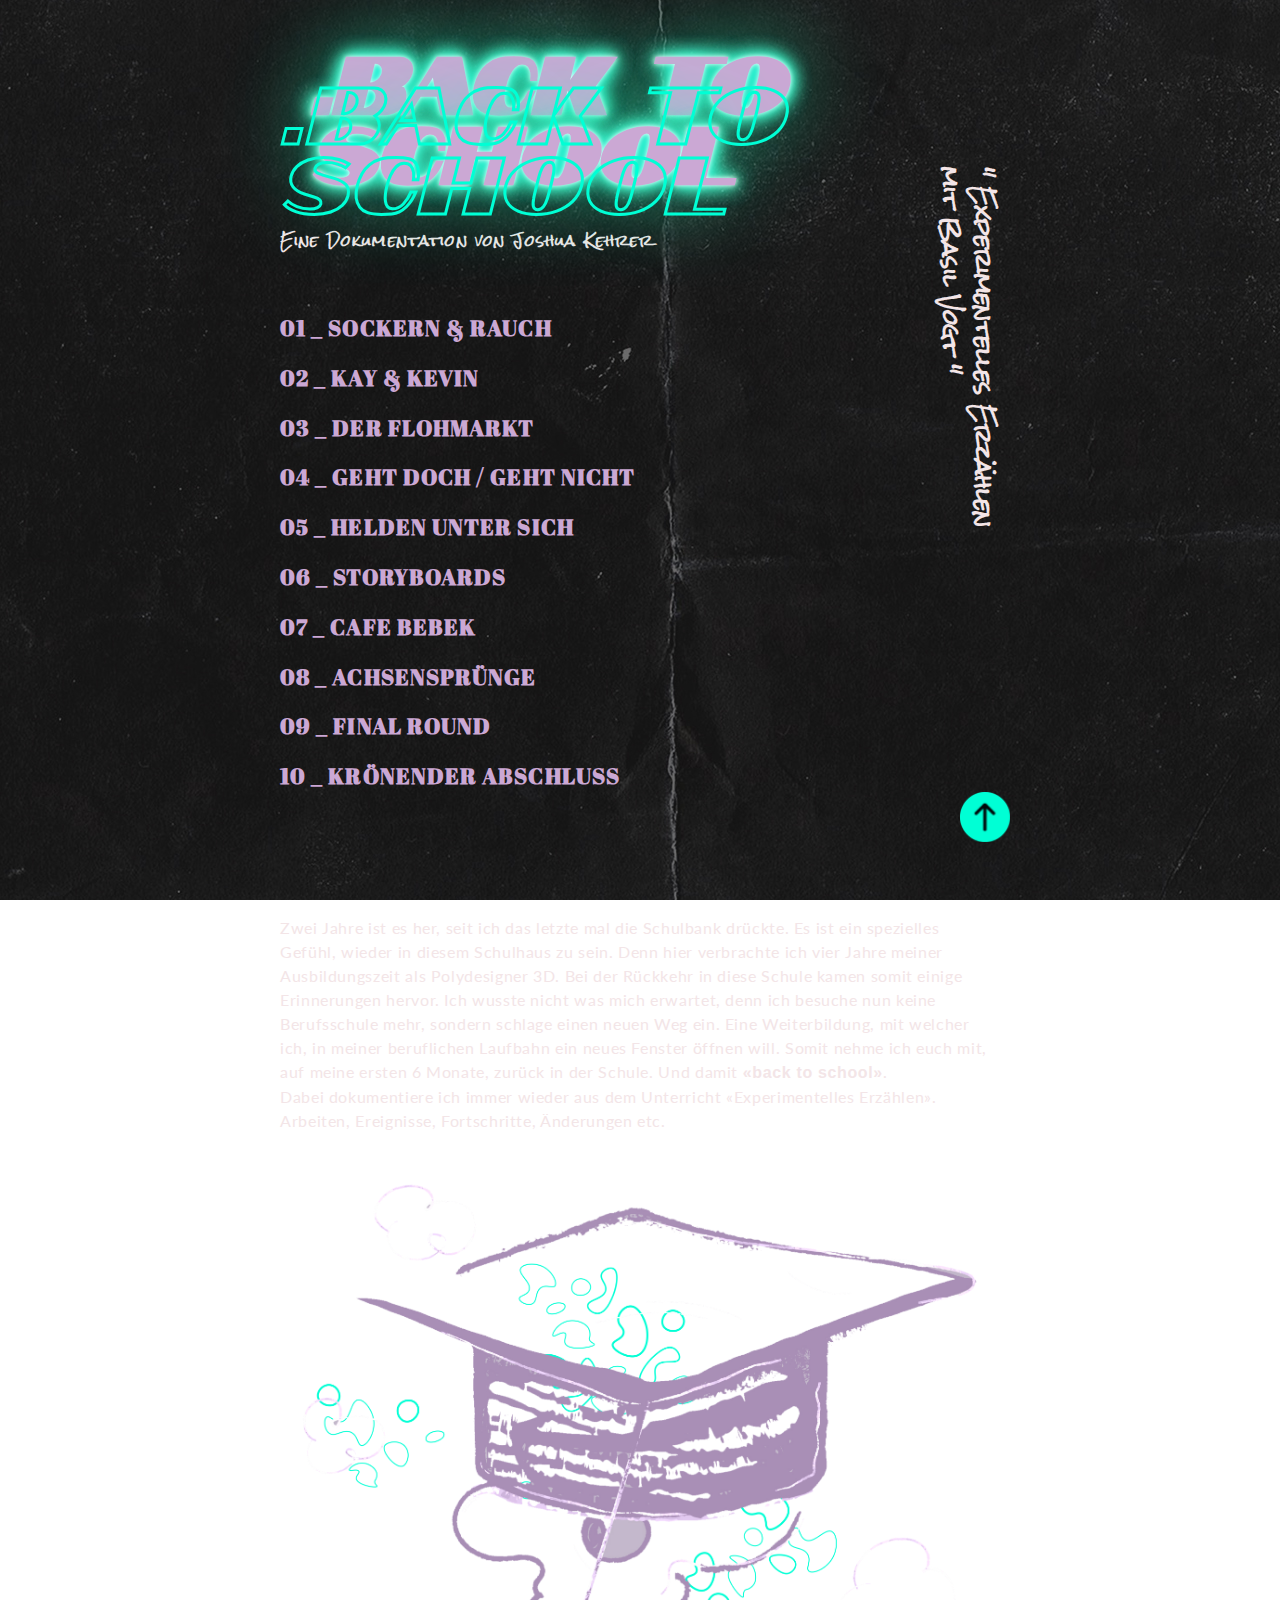
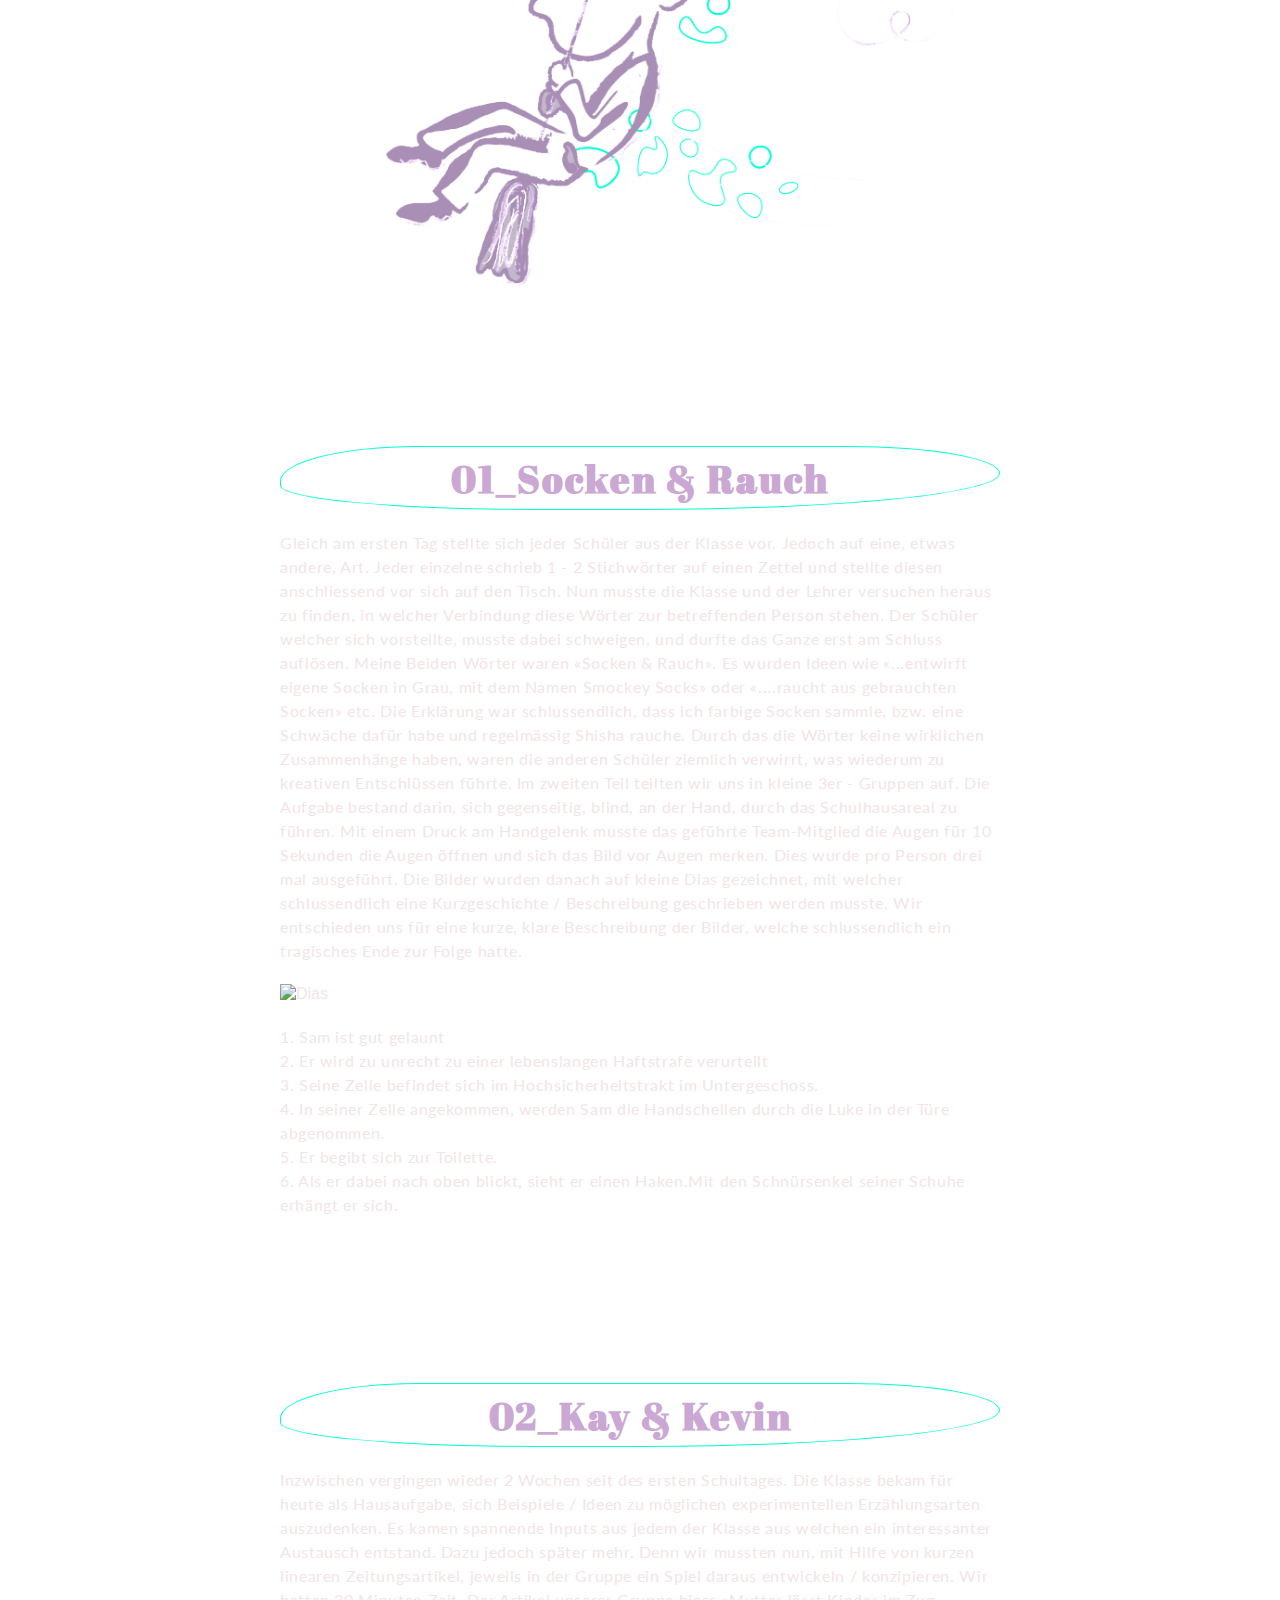
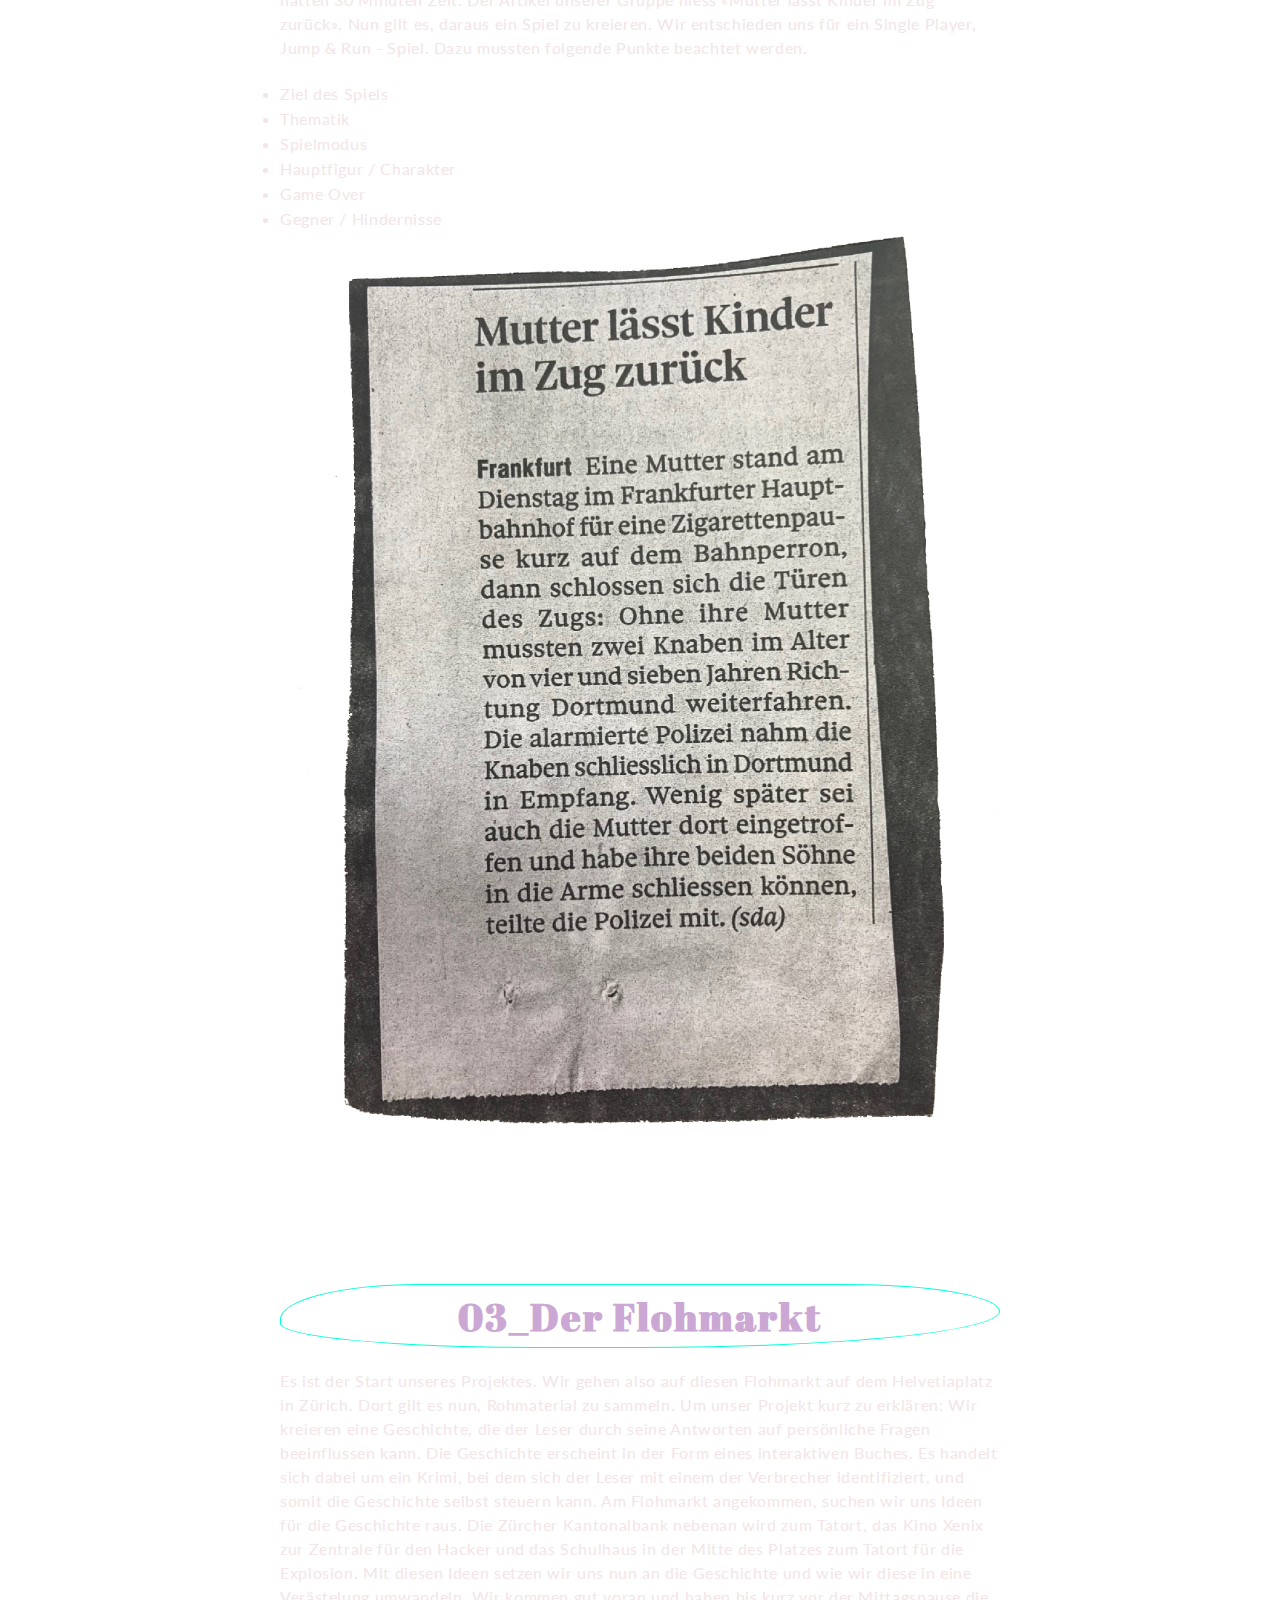
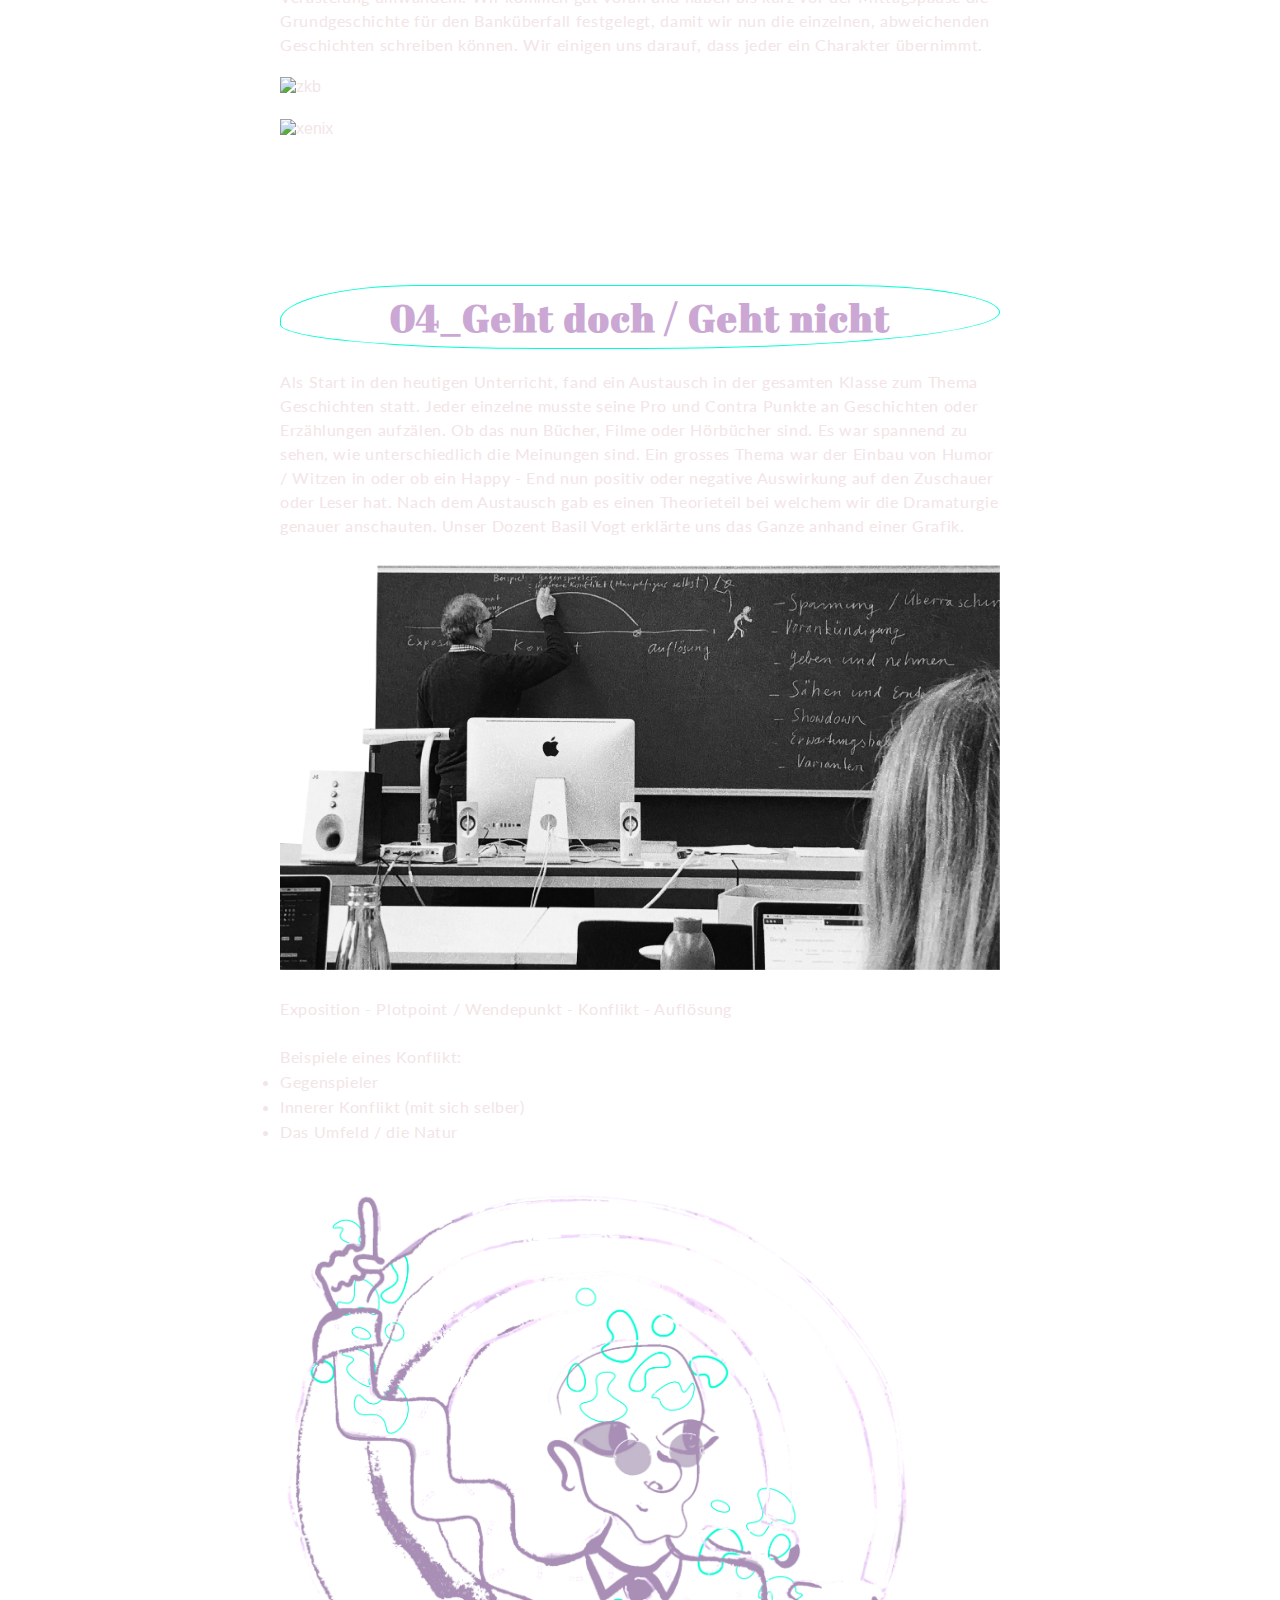
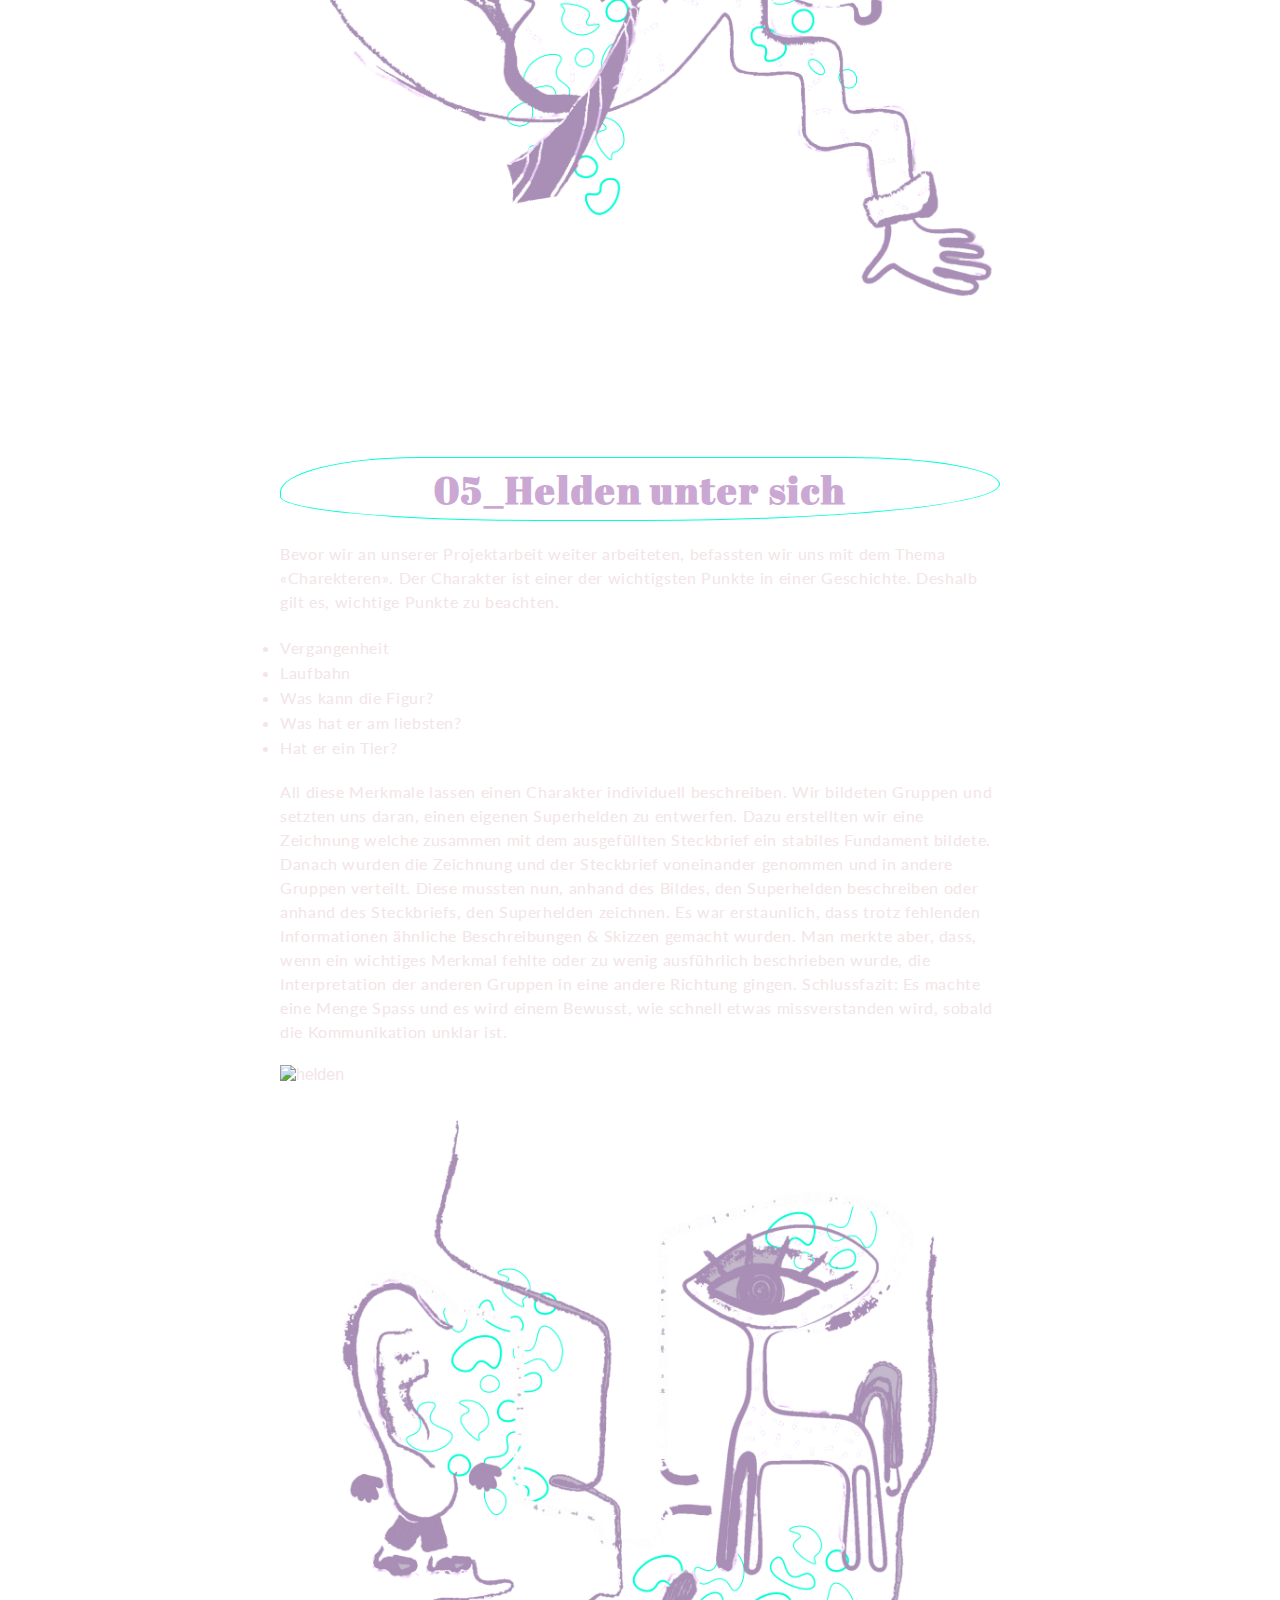
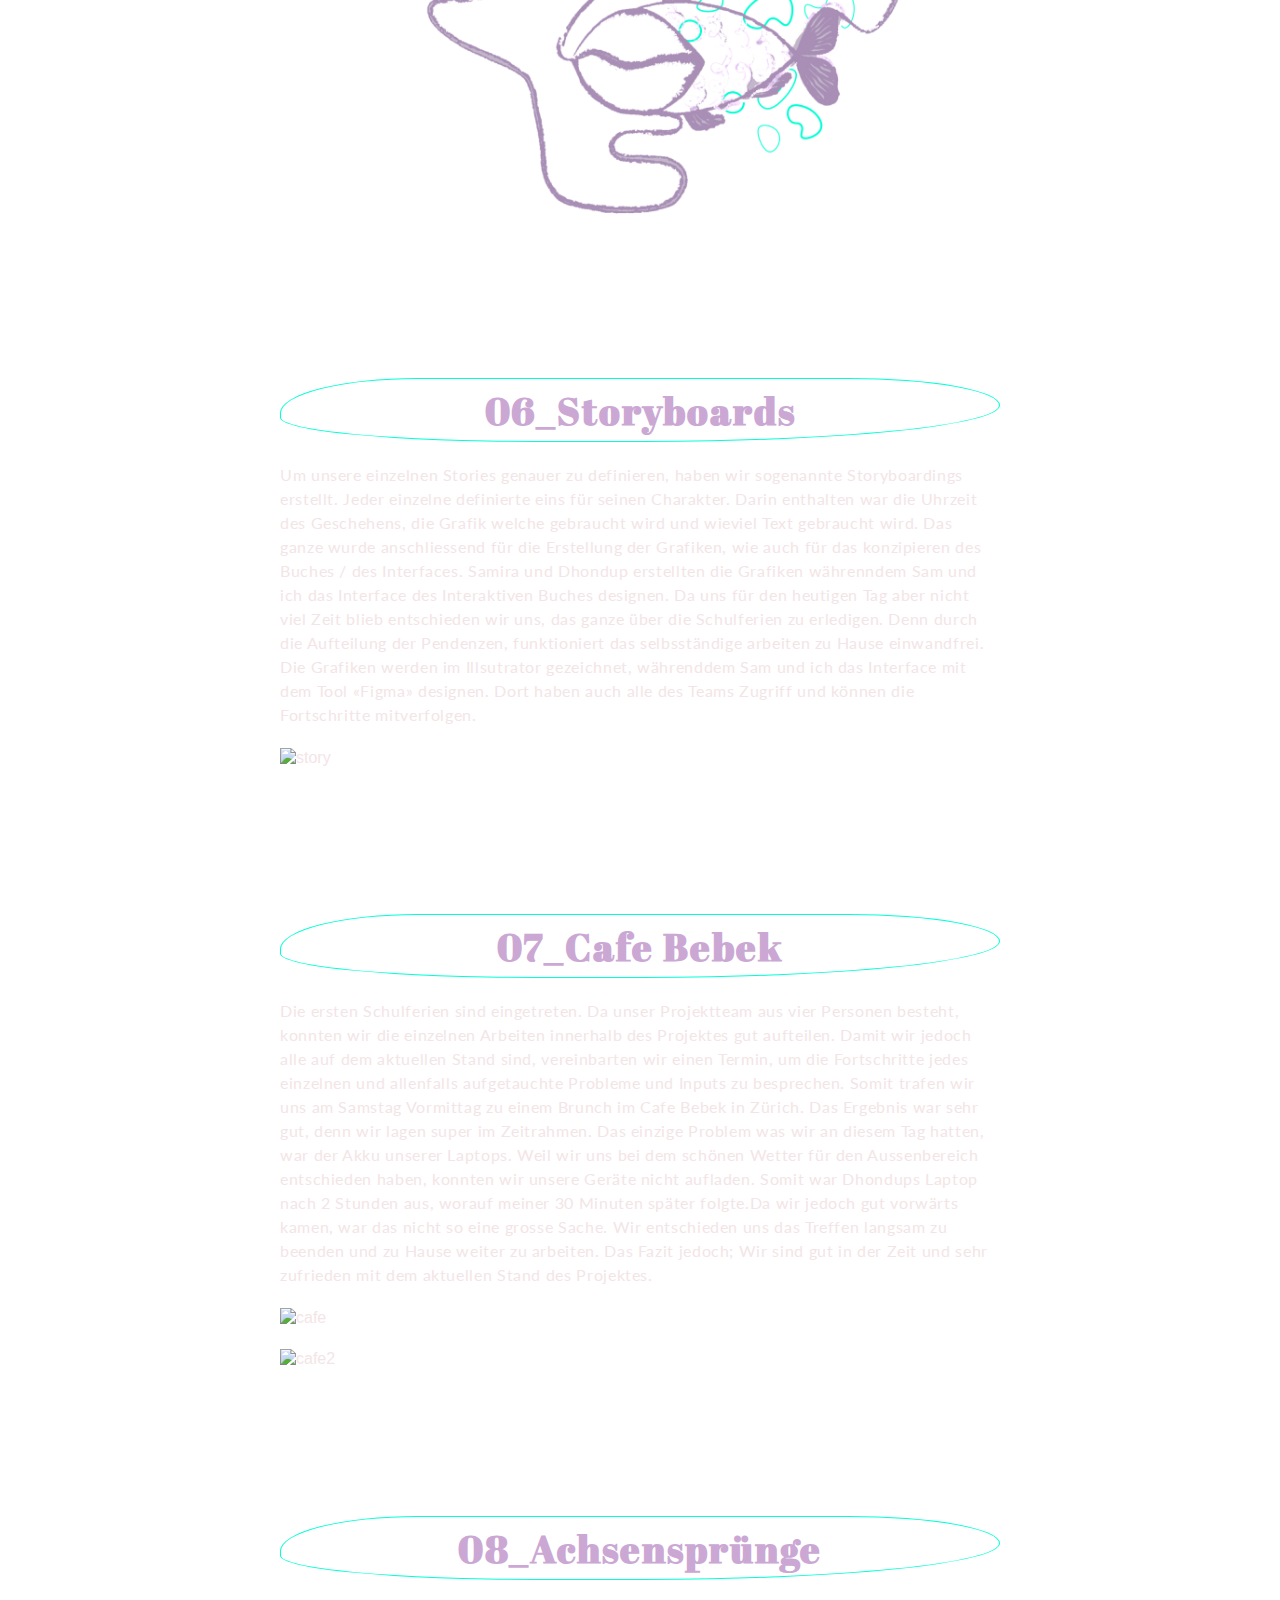
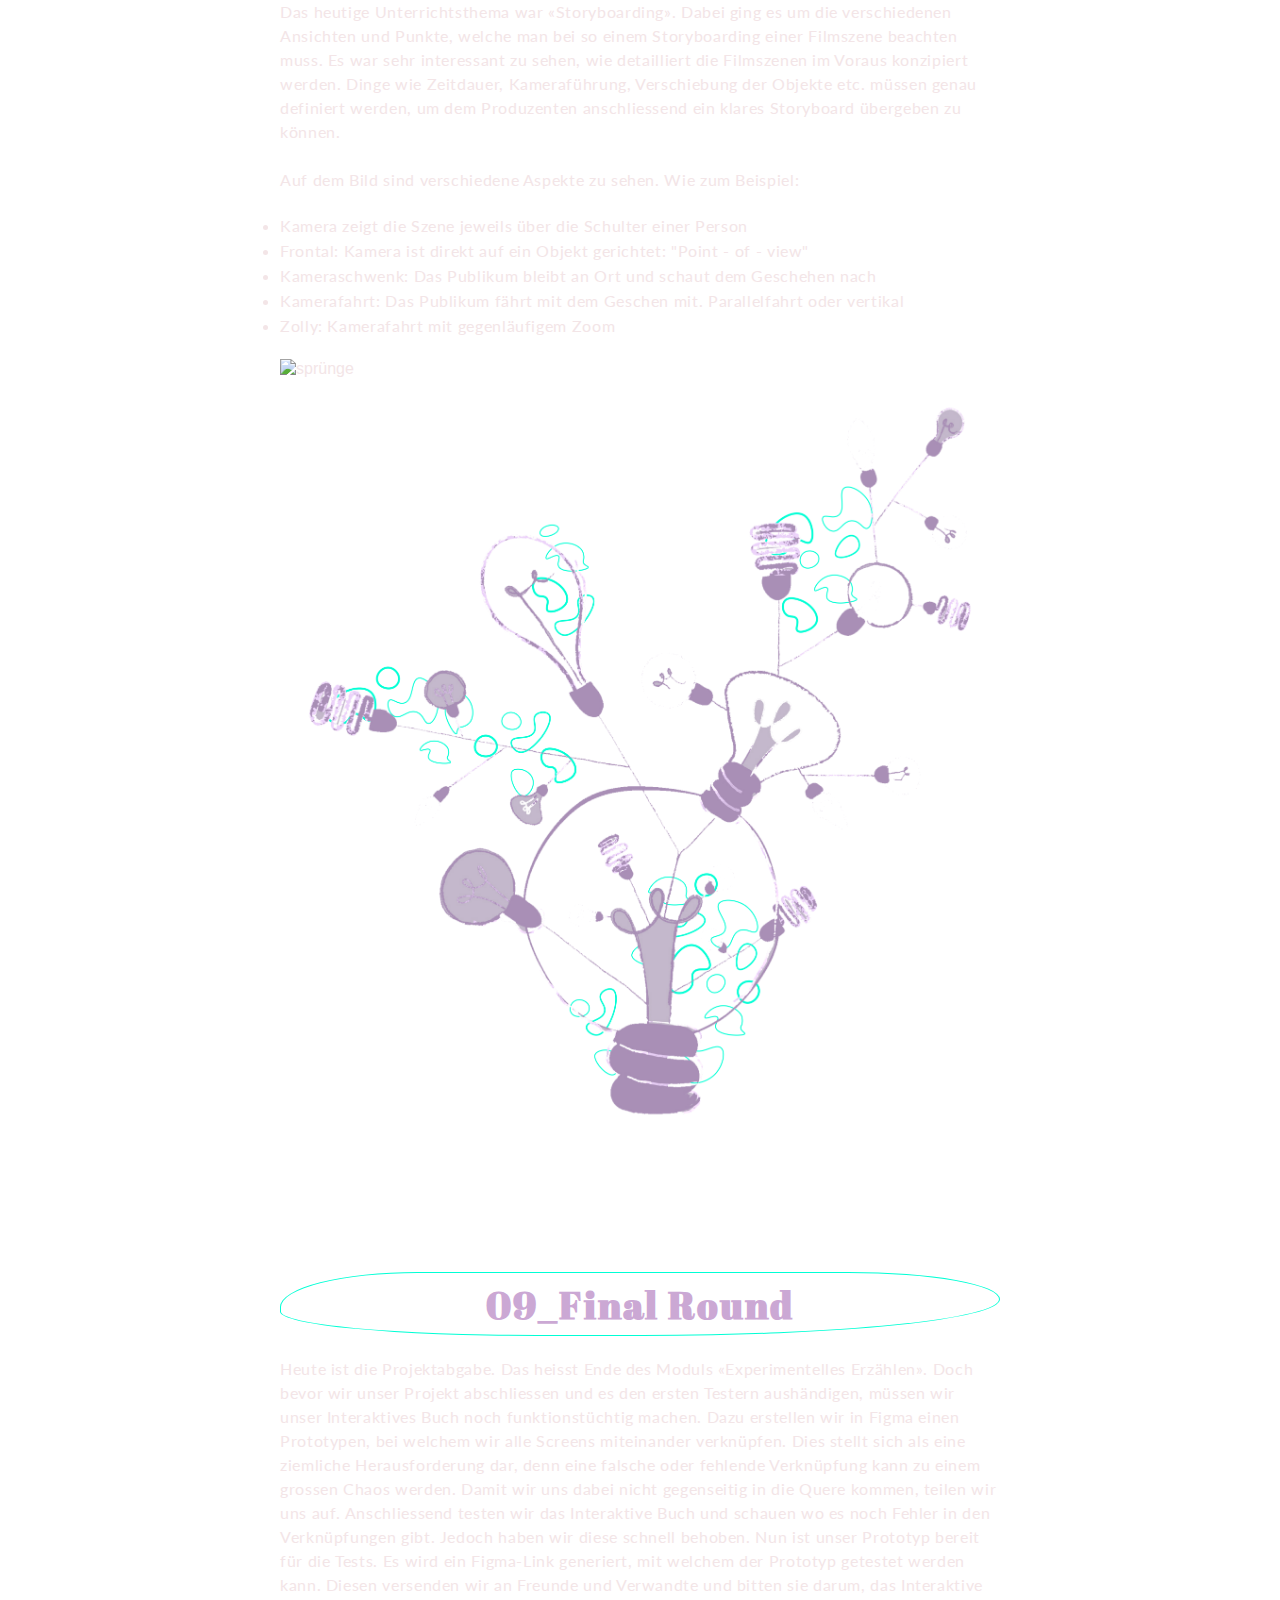
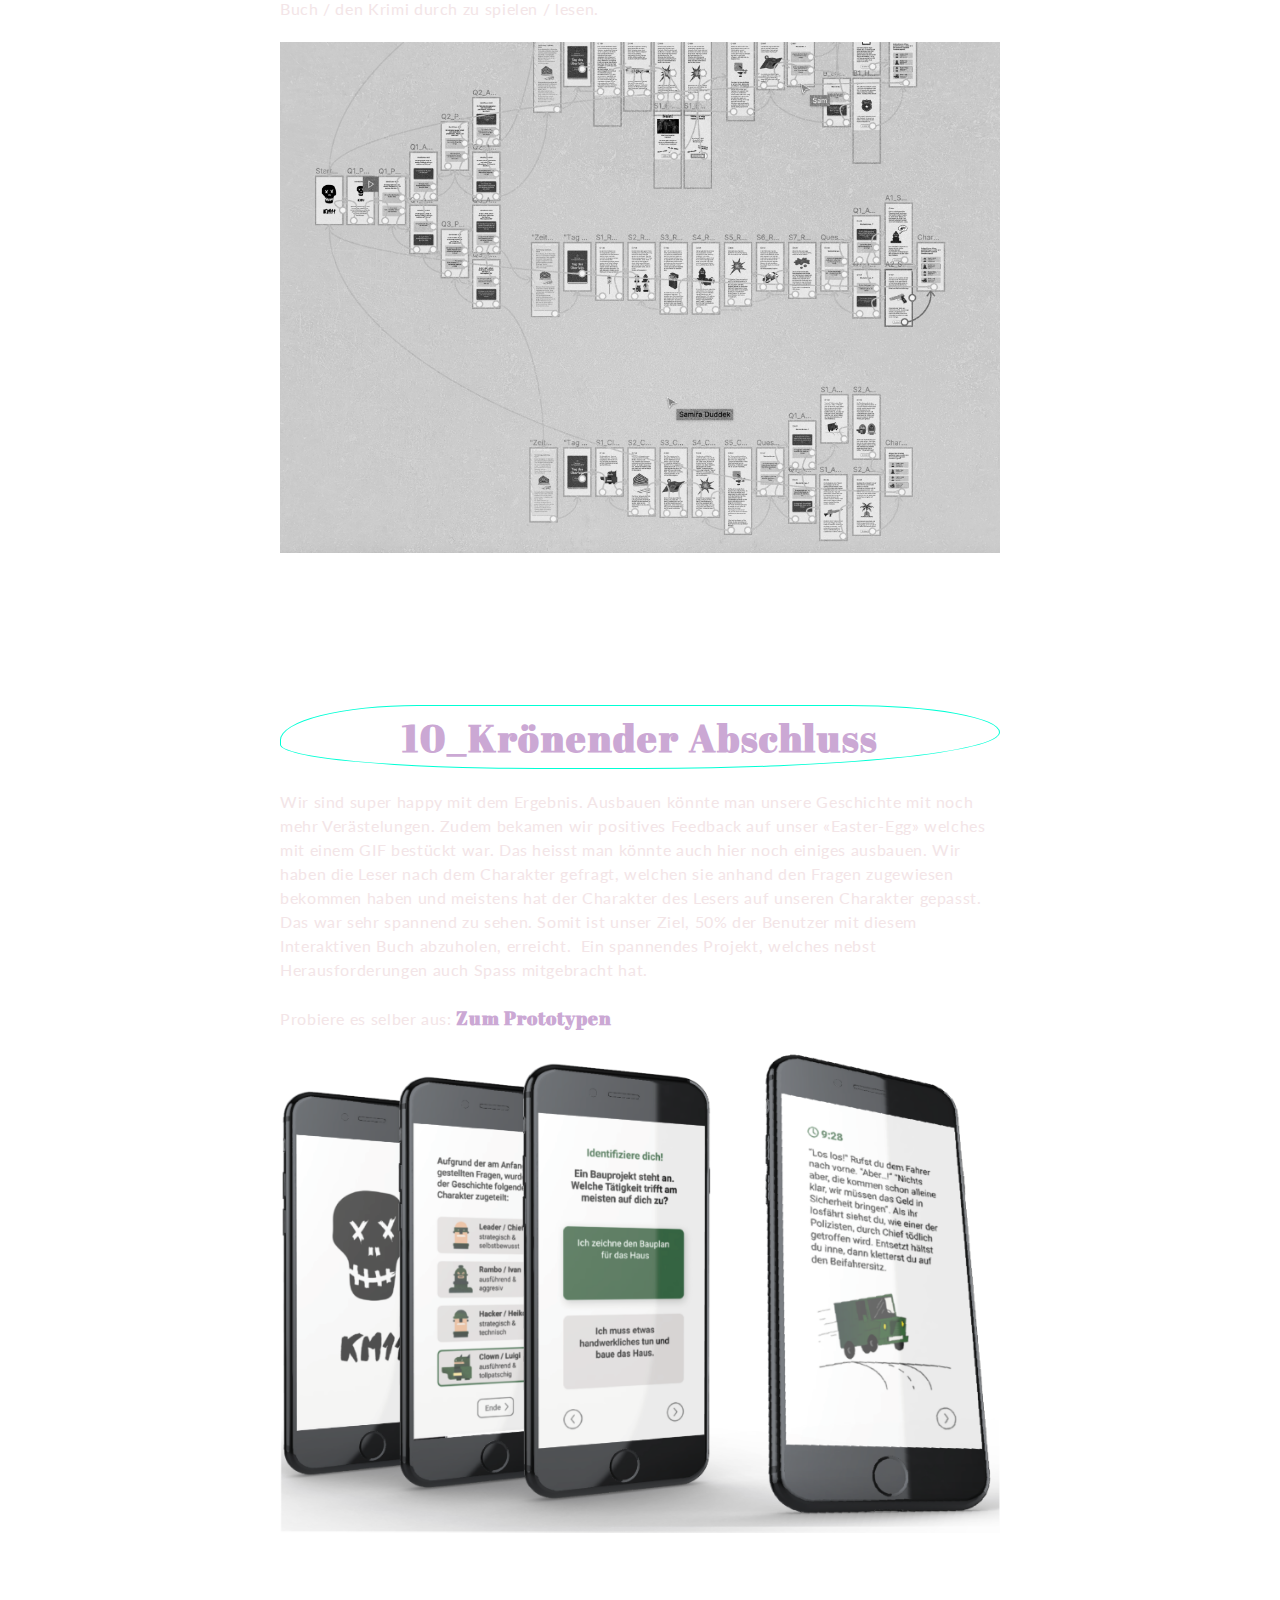
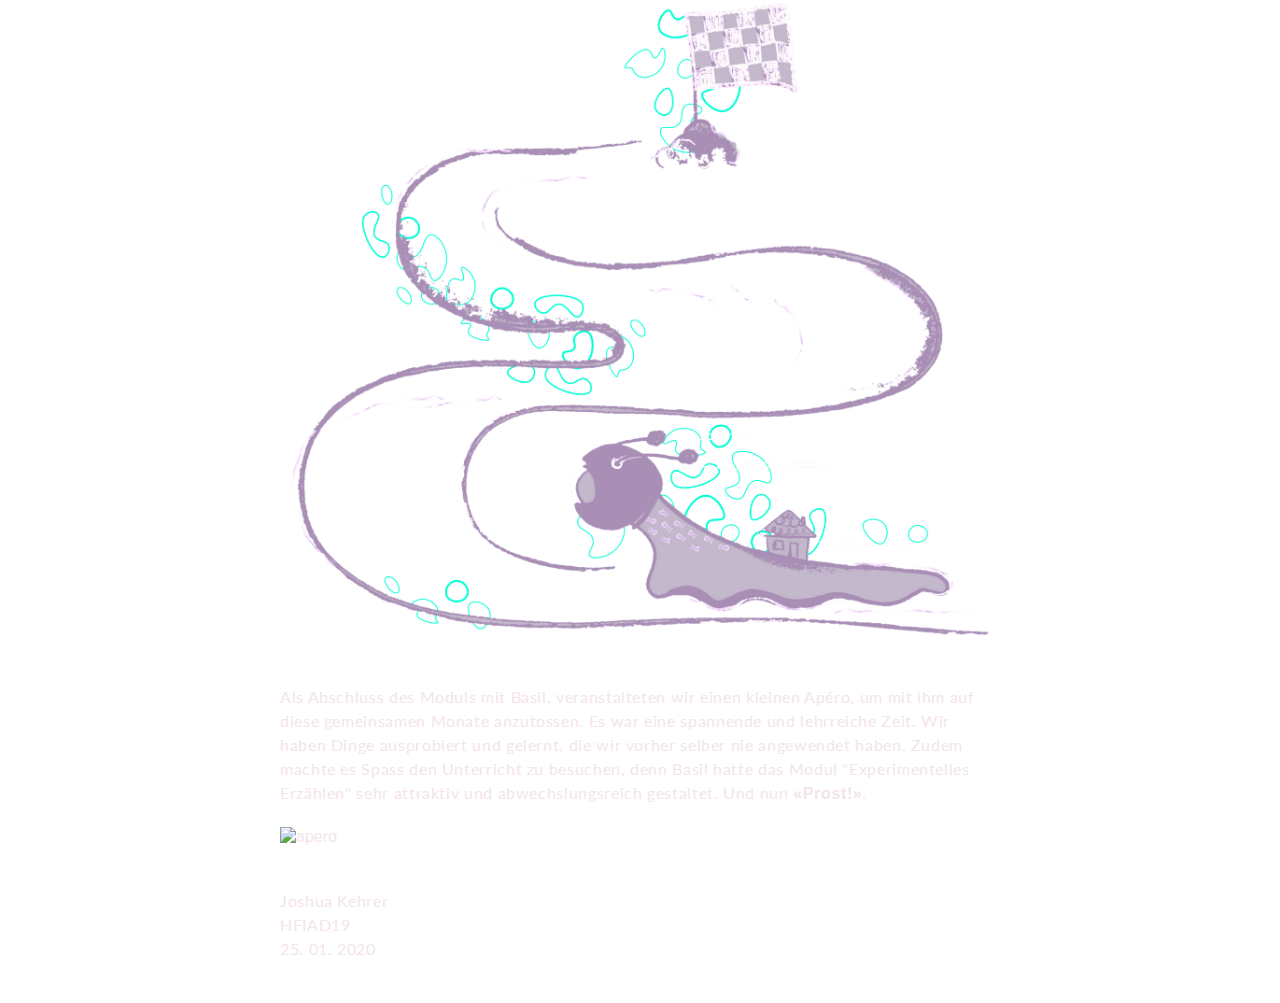
==== commit cabf9f6f: "add image" ====
--- a/docs/content.html
+++ b/docs/content.html
@@ -127,9 +127,8 @@
    <li>Hauptfigur / Charakter</li>
    <li>Game Over</li>
    <li>Gegner / Hindernisse</li>
-<br>
-
-   <img class="bild50" src="./Files/Zeitungsartikel_black.jpg" alt="artikel">
+
+   <img class="bild50" src="./Files/Zeitungsartikel_blank.png" alt="artikel">
    <br>
    <br>
    <br>
--- a/docs/styles/main.css
+++ b/docs/styles/main.css
@@ -144,7 +144,7 @@
 .titel-fonts {
   font-weight: bold;
   padding: 12px 30px;
-  border: 2px solid rgb(0, 255, 213);
+  border: 1px solid rgb(0, 255, 213);
   border-radius: 30% 33% 78% 56% / 86% 67% 90% 60%;
   text-align: center;
 }
@@ -240,7 +240,7 @@
 
 @media only screen and (min-width: 1500px) {
   #fixposition{
-    left: 68%;
+    left: 69%;
   }
 }
 
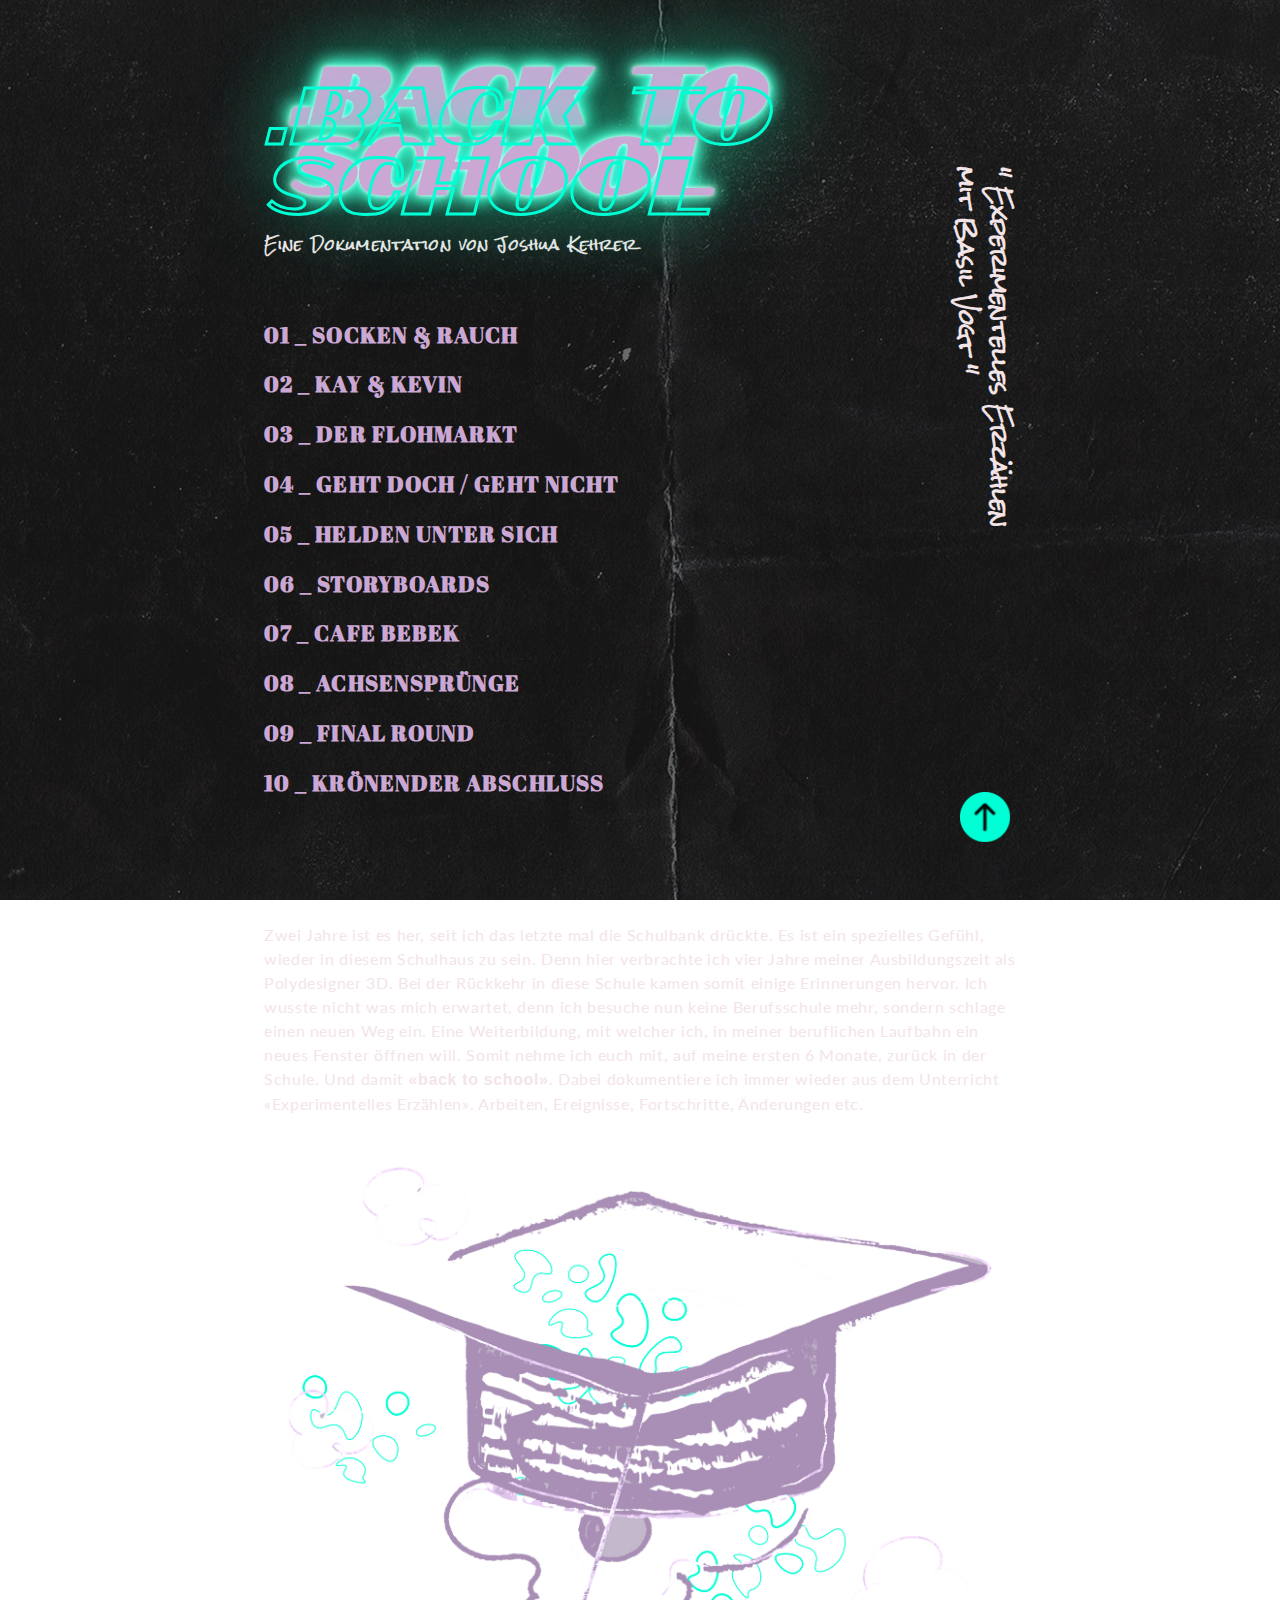
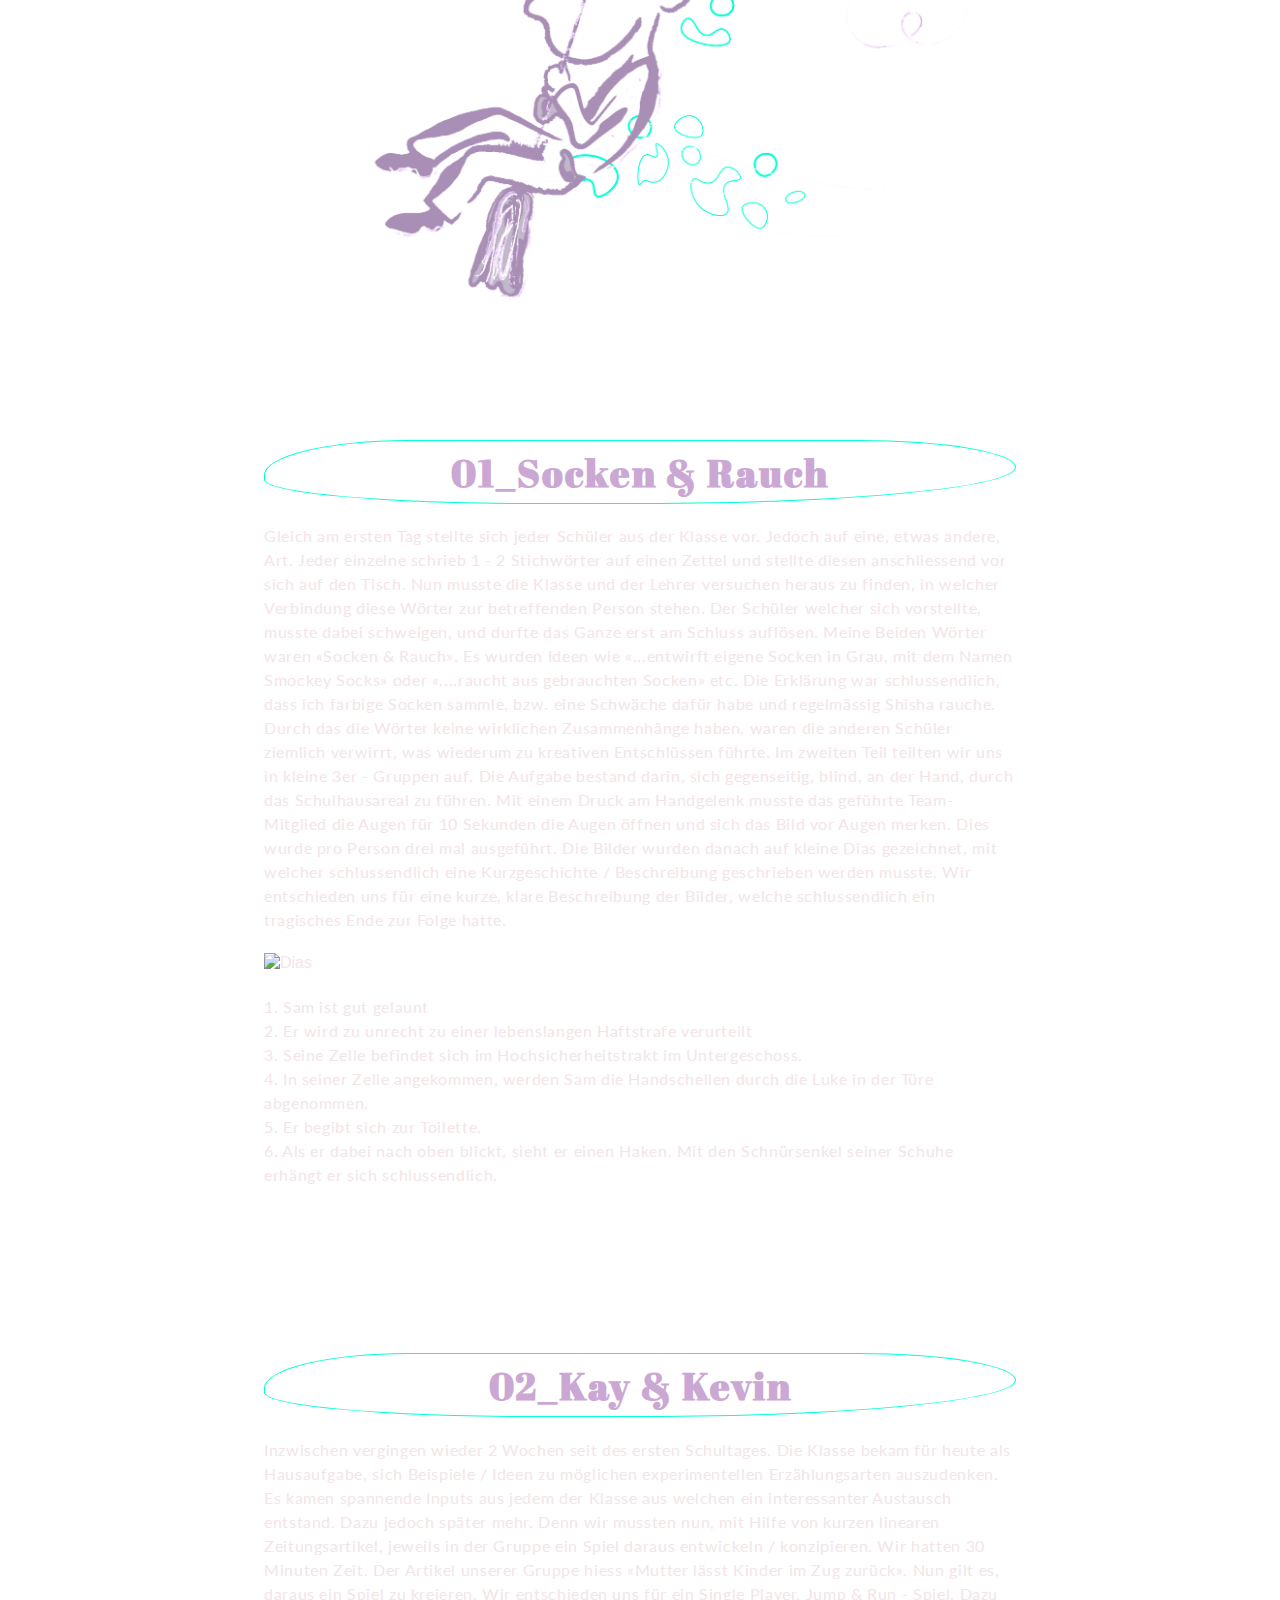
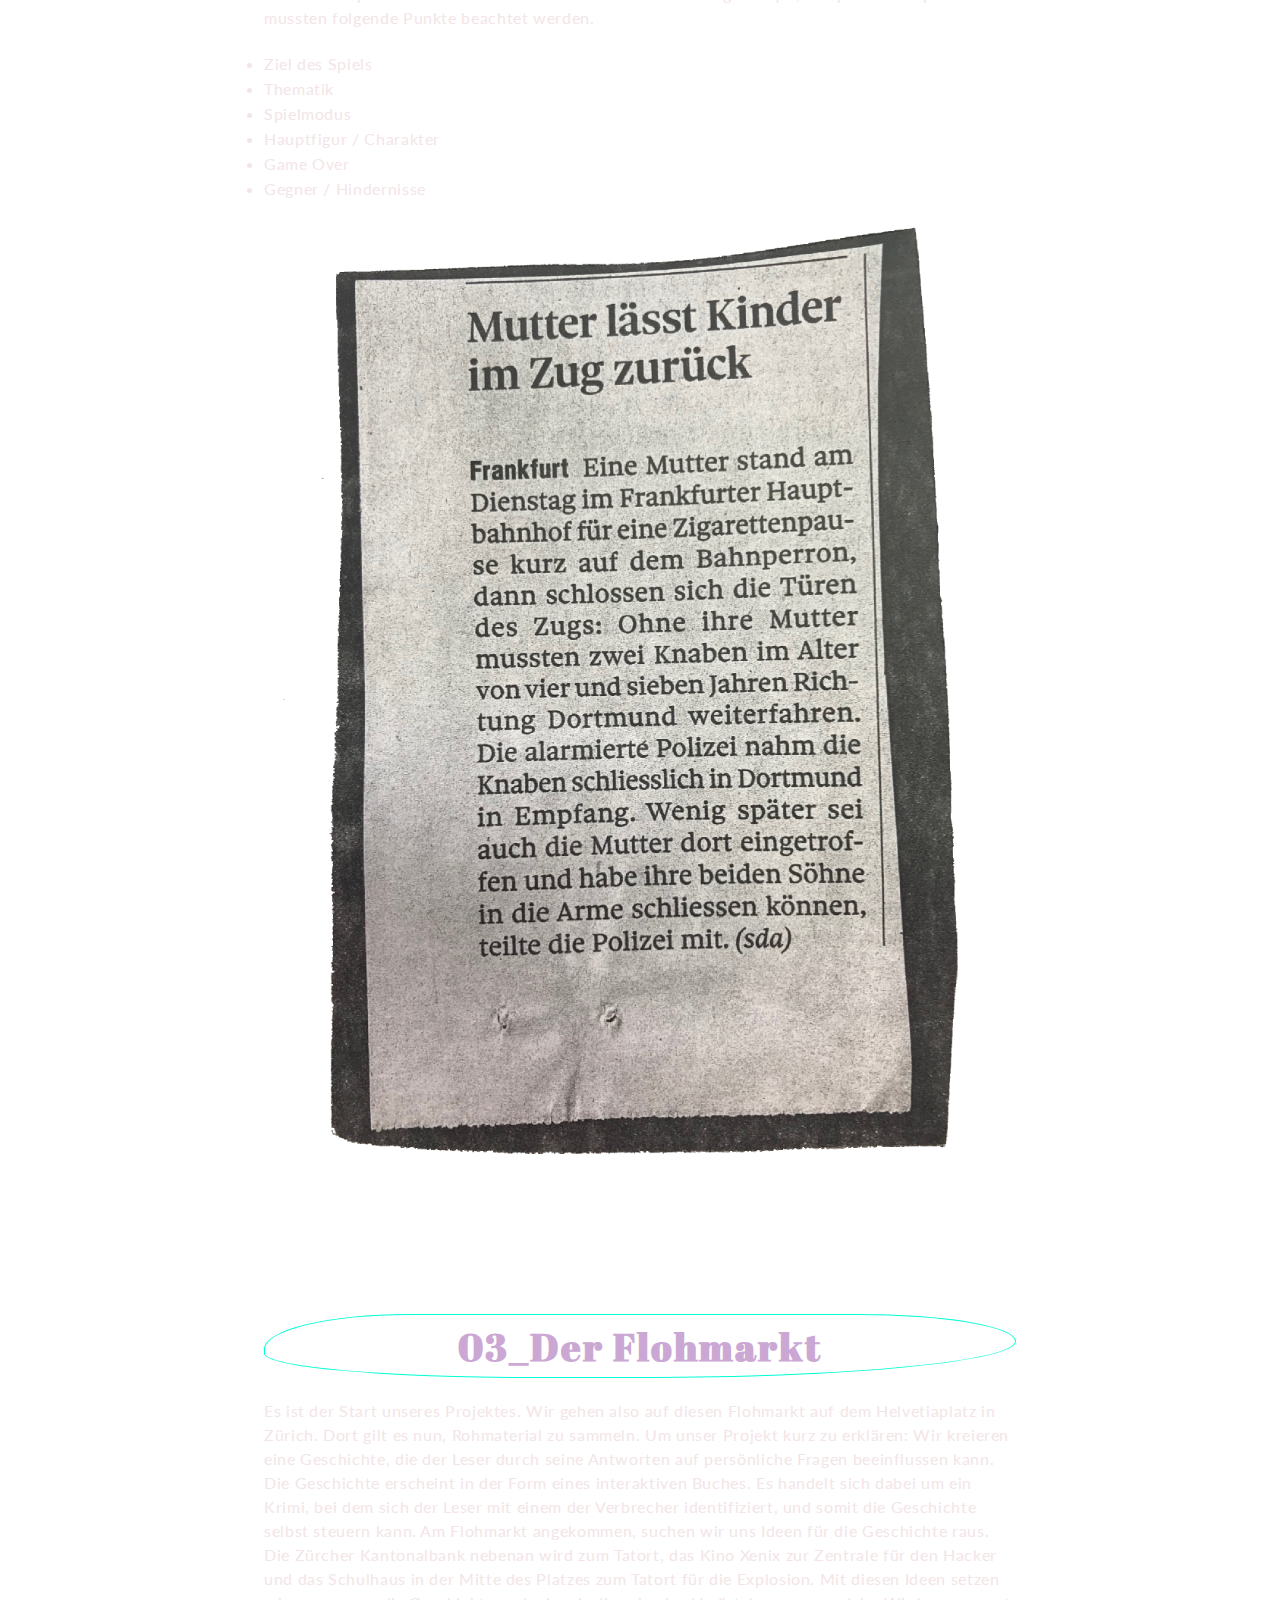
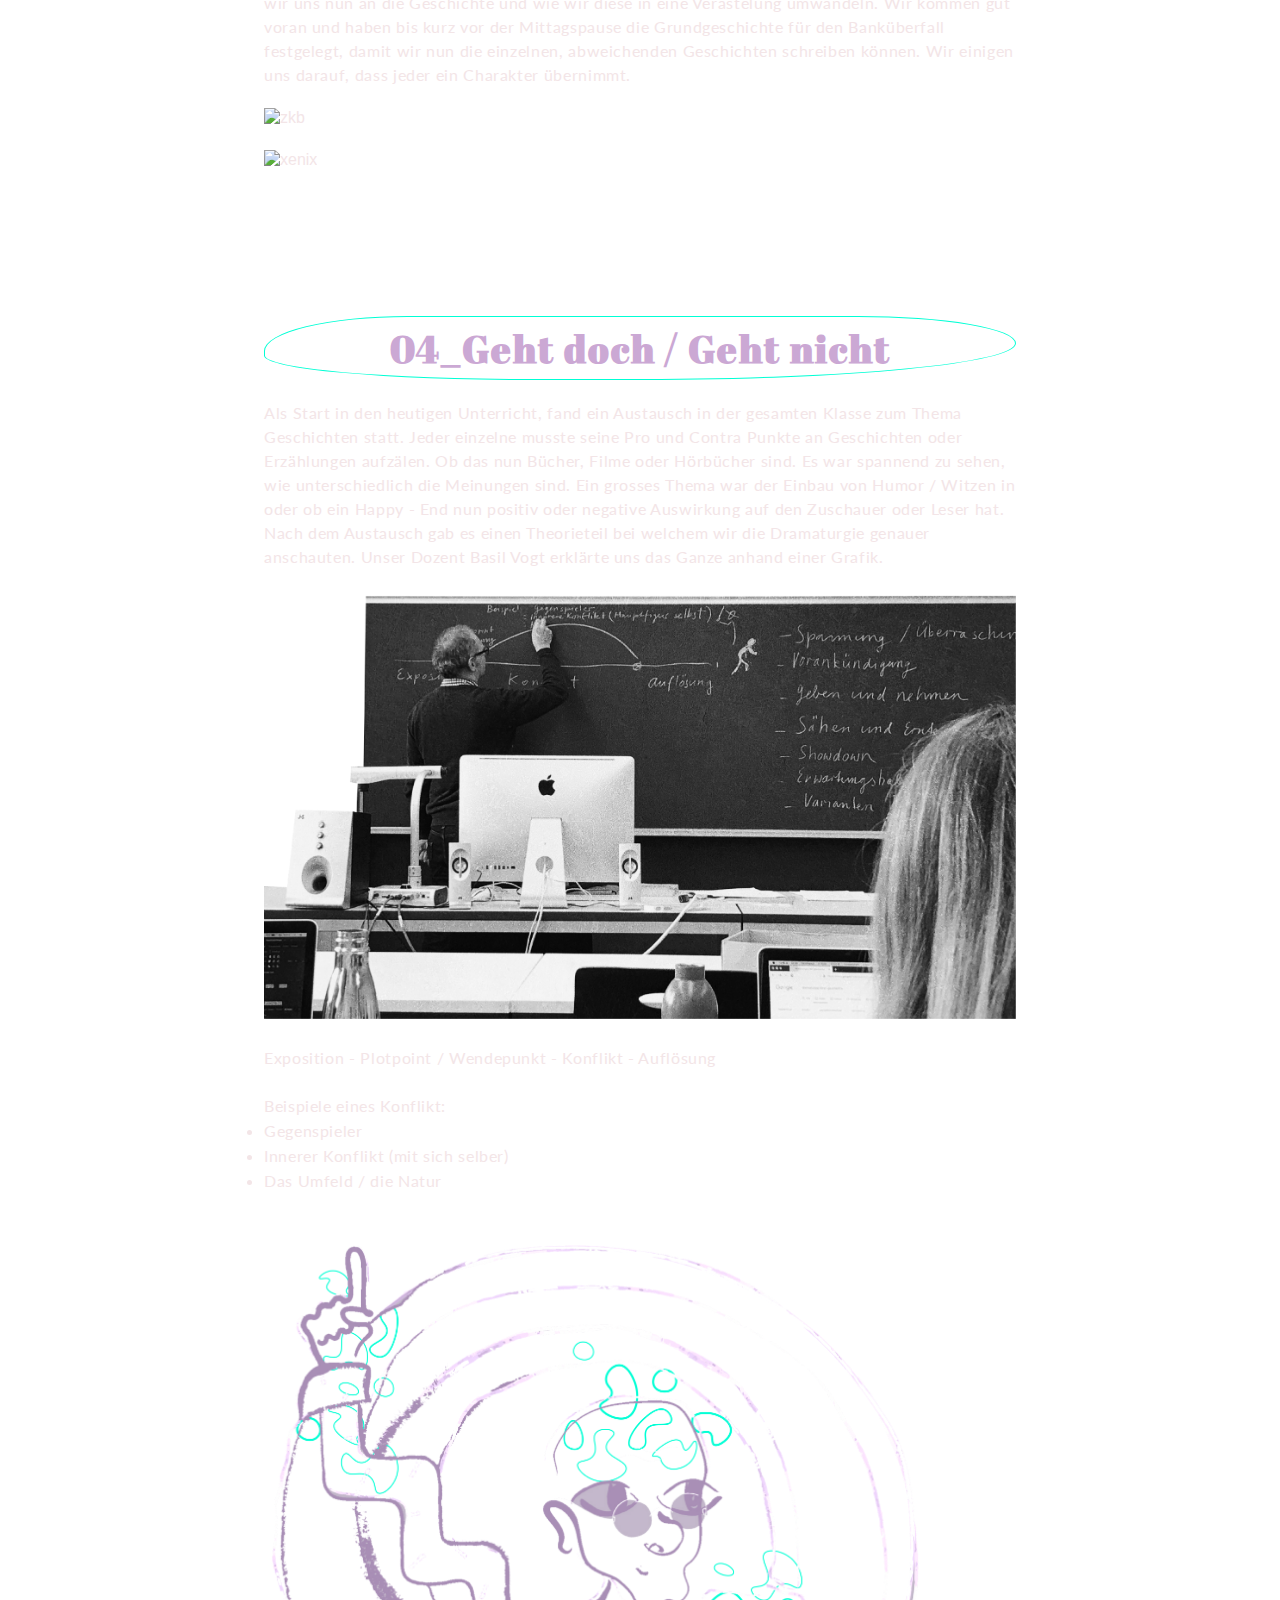
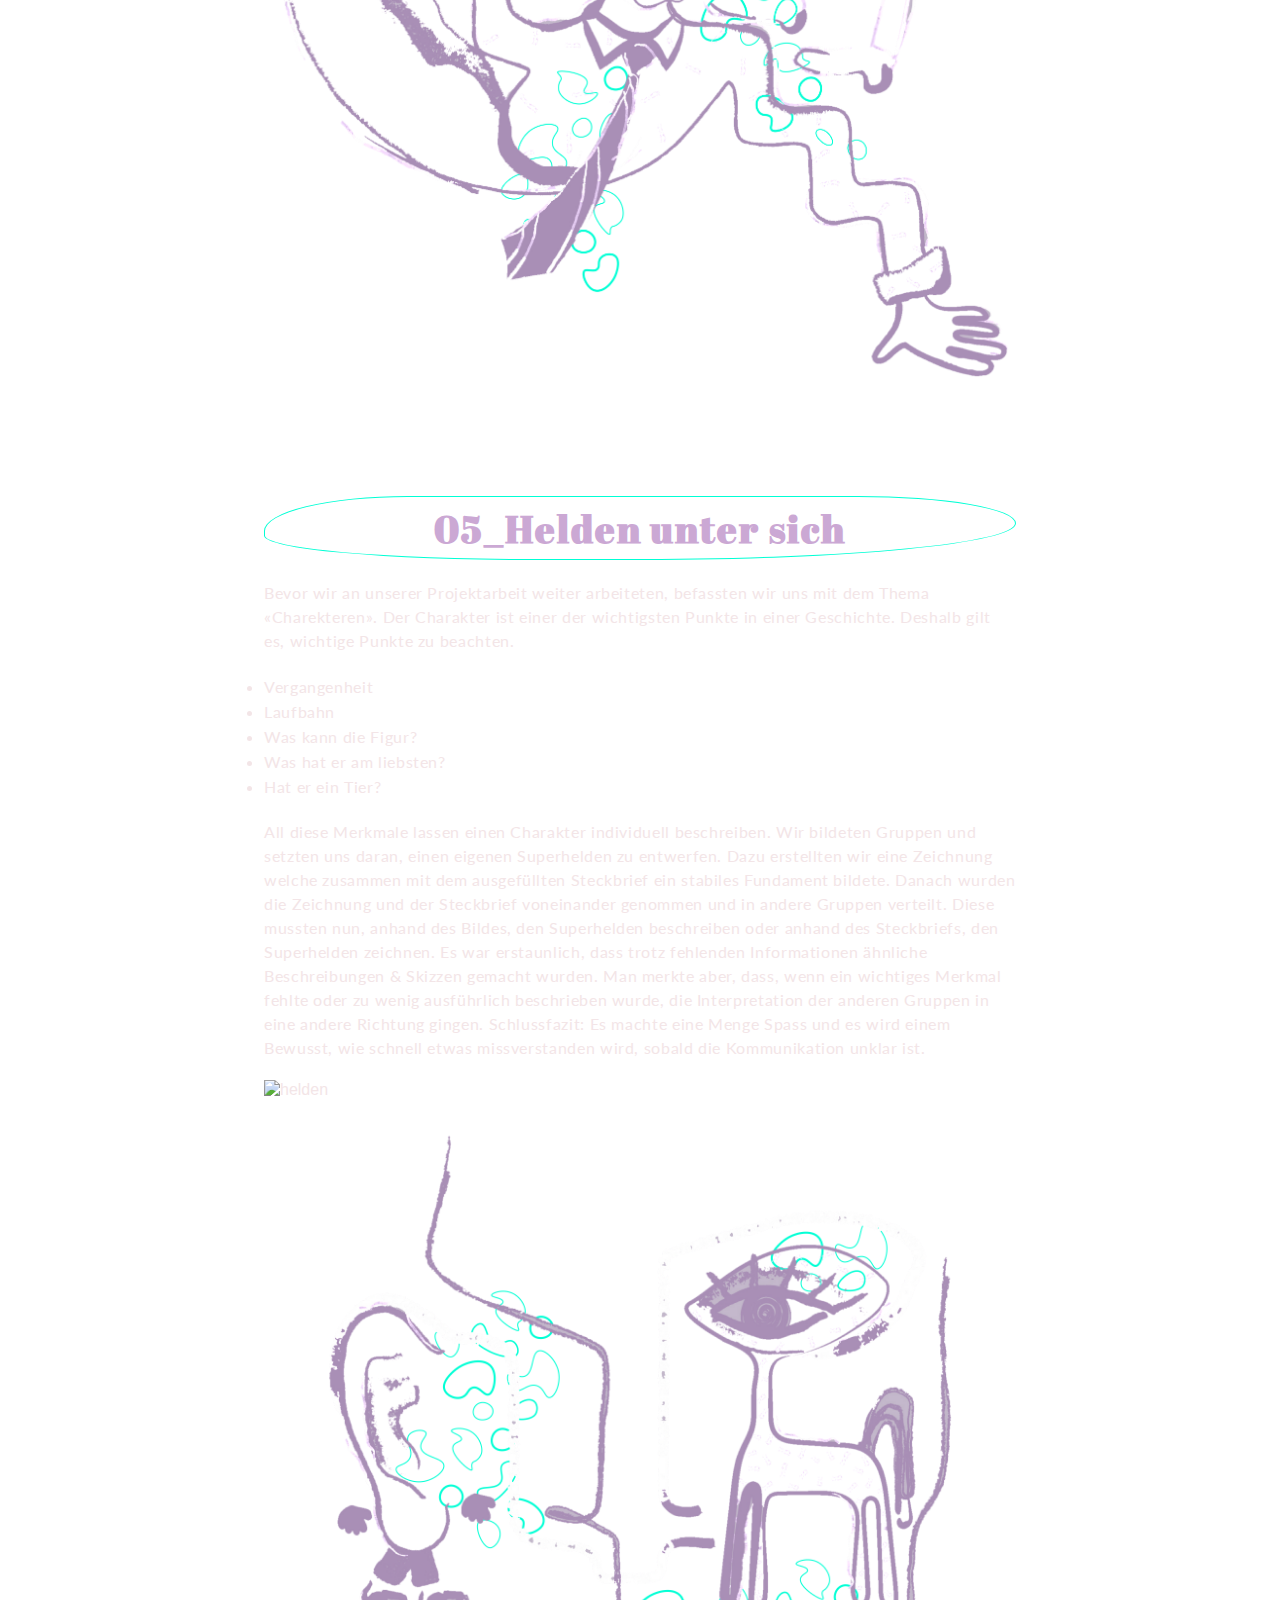
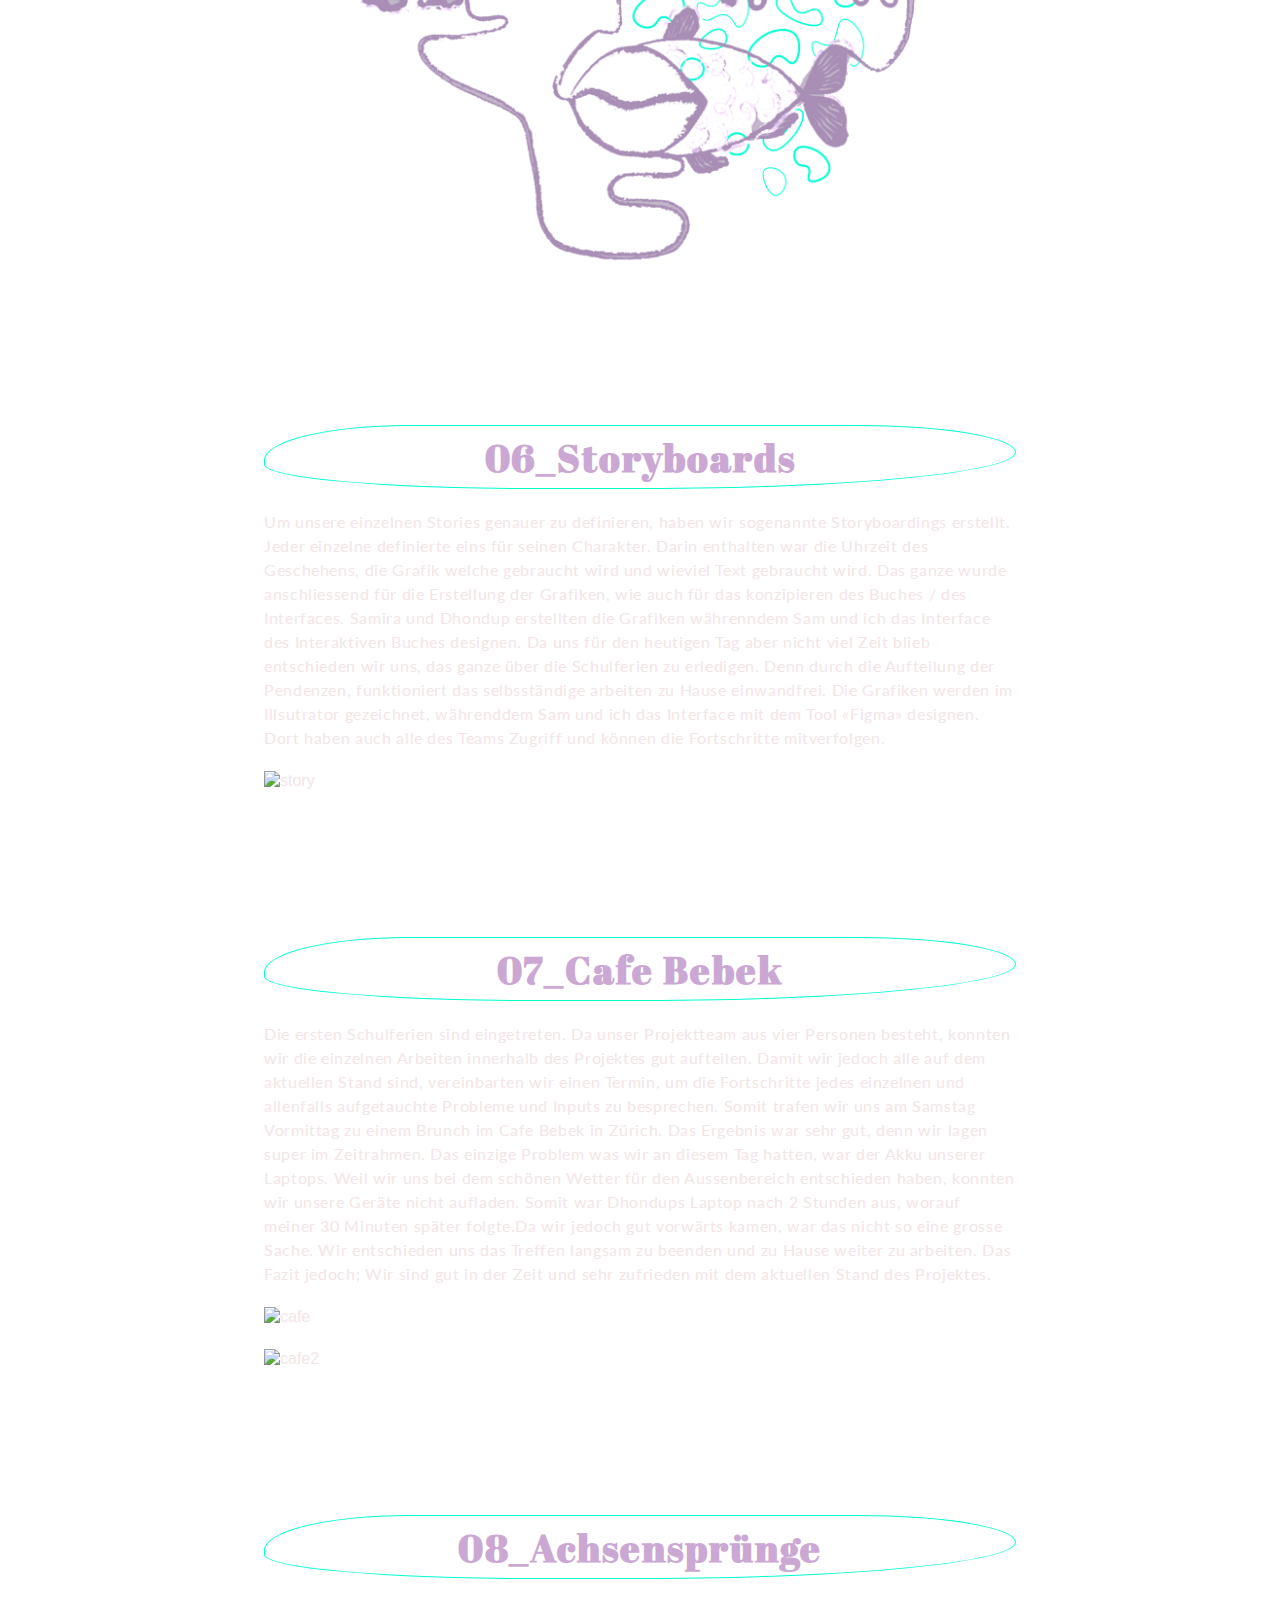
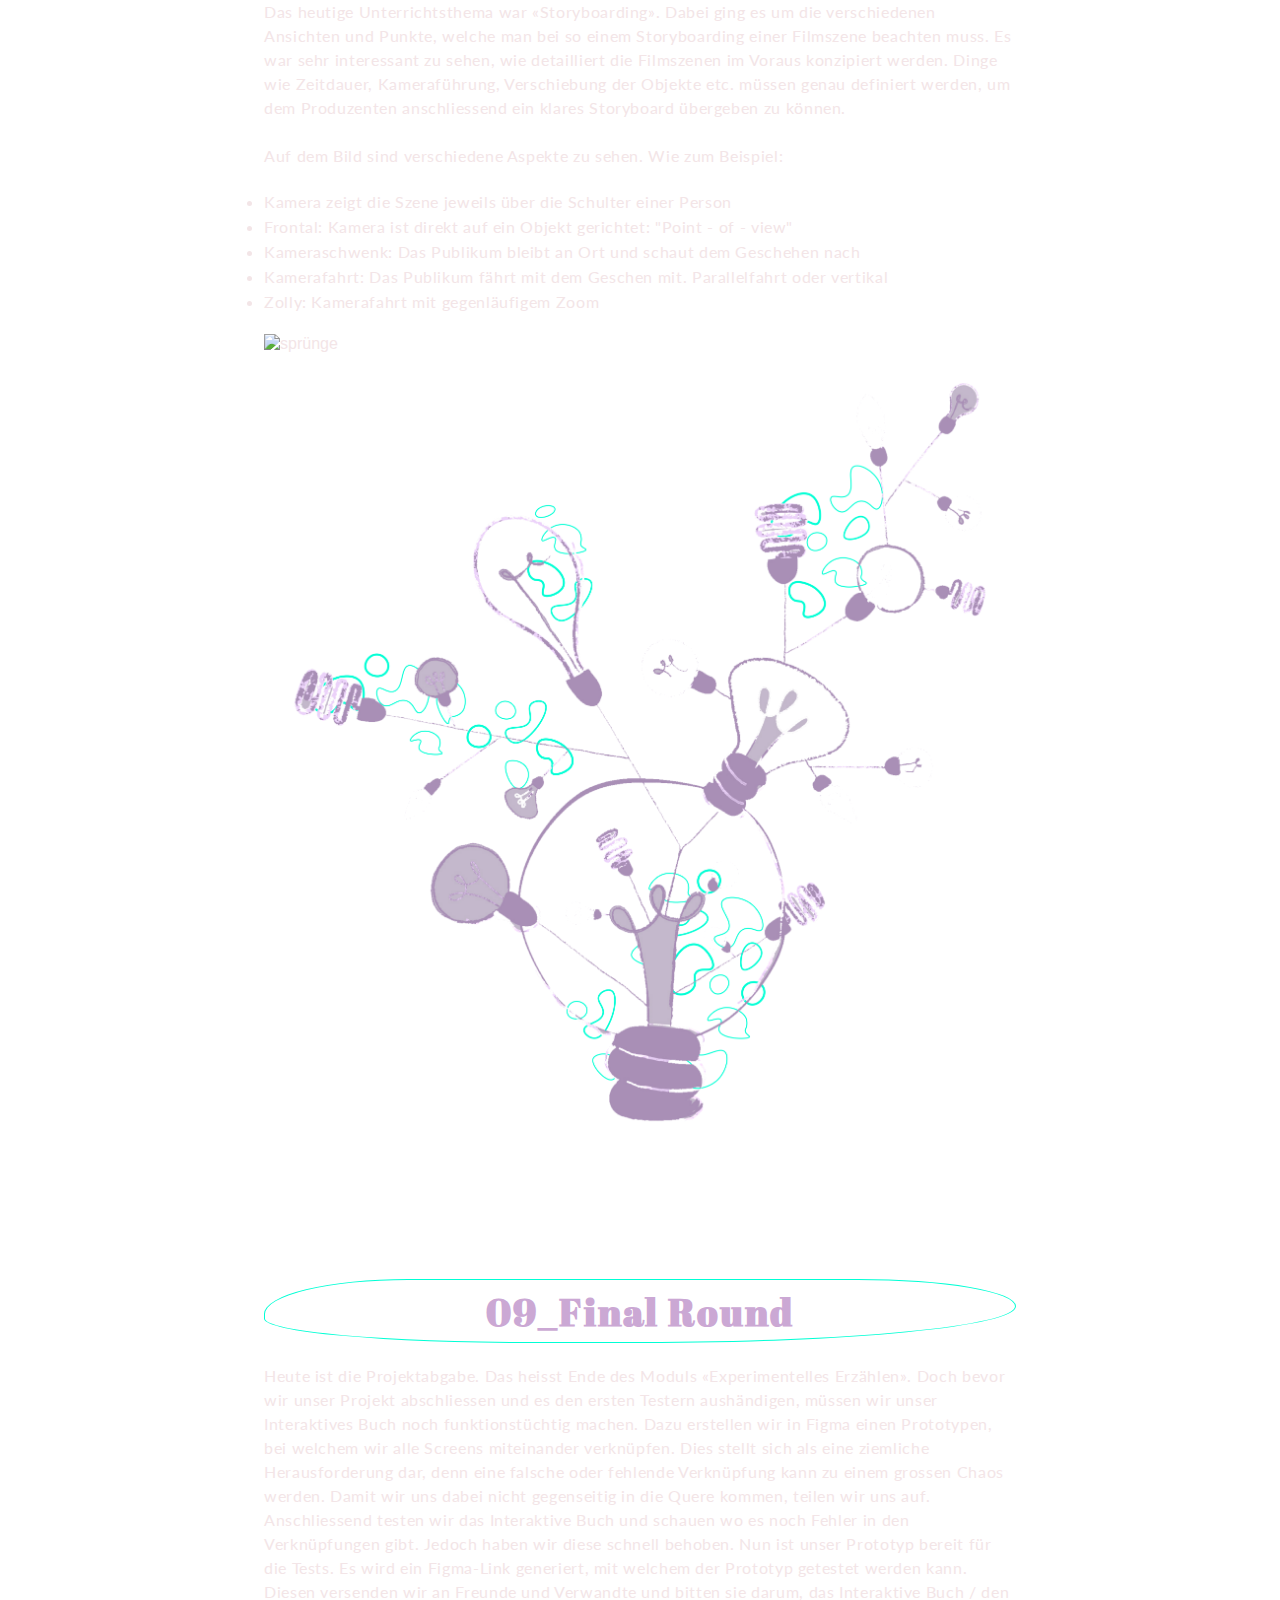
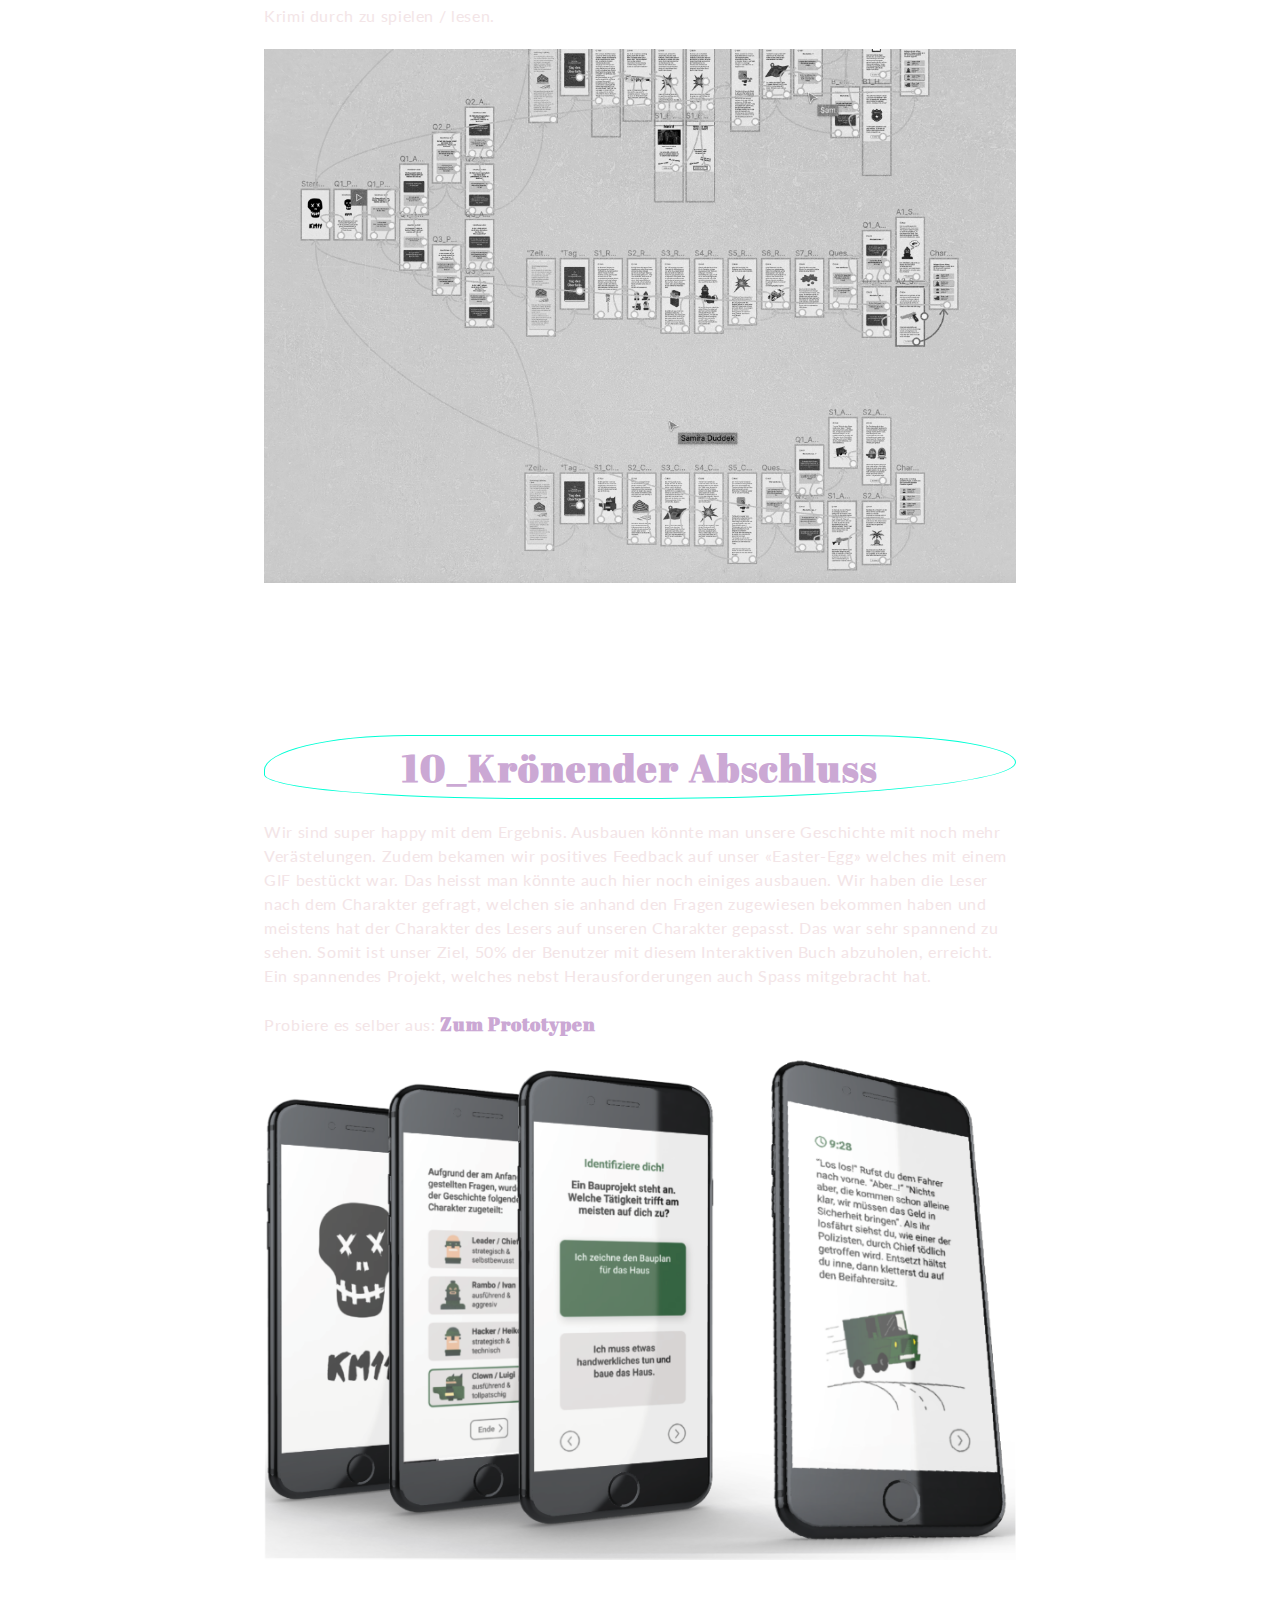
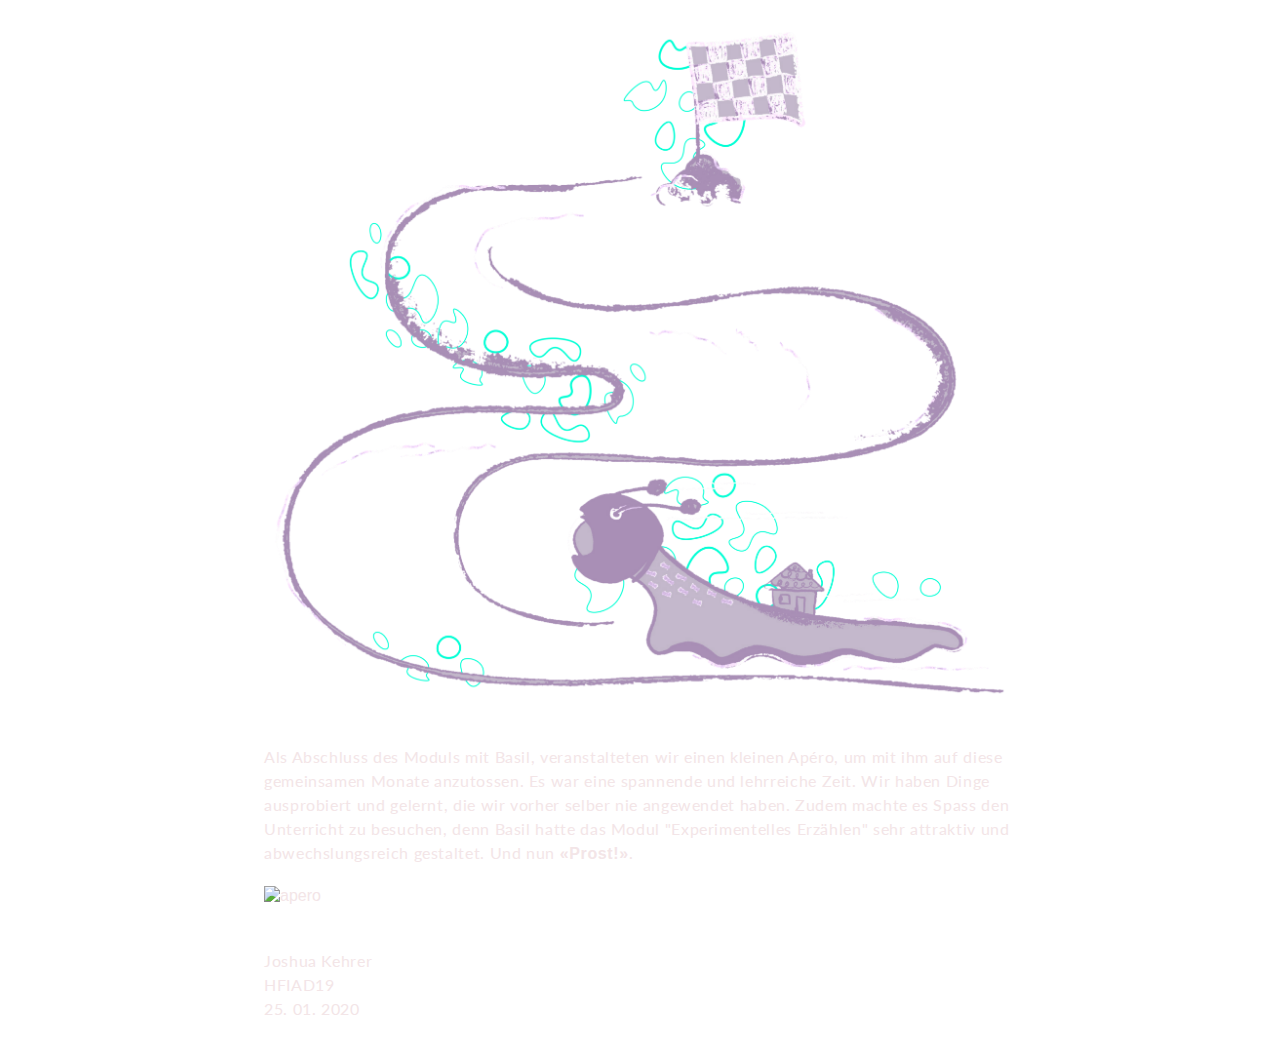
==== commit 97eb41e9: "added viewport & changed media queries" ====
--- a/docs/content.html
+++ b/docs/content.html
@@ -2,15 +2,11 @@
 <html lang="en">
   <head>
     <meta charset="utf-8">
-    <meta name=“viewport” content=“width=device-width,
-    initial-scale=1.0,
-    maximum-scale=1.0,
-    user-scalable=no”>
+    <meta name="viewport" content="width=device-width, initial-scale=1.0">
     <title>Back to school</title>
     <link rel="stylesheet" type="text/css" href="./styles/main.css">
     <link href="https://fonts.googleapis.com/css?family=Abril+Fatface|Lato|Notable|Rock+Salt&display=swap" rel="stylesheet">
     <link rel="icon" href="flavicon2.png" type="image/gif" sizes="16x16">
-
 
    </head>
   <body>
@@ -26,6 +22,7 @@
   <div class="title-box">
    <h1 class="front">.back to <br>school</h1>
    <span id="button" class="back">.back to <br>school</span>
+  </div>
 <br>
 <h3>
    Eine Dokumentation von Joshua Kehrer
@@ -34,7 +31,7 @@
 <br>
 <br>
 
-  <div class="kapitel"> <a href="#nav1"> 01 _ Sockern & Rauch</a> </div><br>
+  <div class="kapitel"> <a href="#nav1"> 01 _ Socken & Rauch</a> </div><br>
   <div class="kapitel"> <a href="#nav2"> 02 _ Kay & Kevin</a> </div><br>
   <div class="kapitel"> <a href="#nav3"> 03 _ Der Flohmarkt</a> </div><br>
   <div class="kapitel"> <a href="#nav4"> 04 _ Geht doch / Geht nicht</a> </div><br>
@@ -57,7 +54,7 @@
     denn ich besuche nun keine Berufsschule mehr, sondern schlage einen neuen Weg ein. Eine Weiterbildung, mit welcher ich, in meiner beruflichen Laufbahn
     ein neues Fenster öffnen will.
     Somit nehme ich euch mit, auf meine ersten 6 Monate, zurück in der Schule.
-    Und damit <b>«back to school»</b>. <br>Dabei dokumentiere ich immer wieder aus dem Unterricht «Experimentelles Erzählen». Arbeiten, Ereignisse, Fortschritte, Änderungen etc.
+    Und damit <b>«back to school»</b>. Dabei dokumentiere ich immer wieder aus dem Unterricht «Experimentelles Erzählen». Arbeiten, Ereignisse, Fortschritte, Änderungen etc.
    </p>
 <br>
 <br>
@@ -70,8 +67,6 @@
 <br>
 <br>
 <br>
-<br>
-
 
    <h1 id="nav1" class="titel-fonts">
   01_Socken & Rauch
@@ -97,7 +92,7 @@
     3. Seine Zelle befindet sich im Hochsicherheitstrakt im Untergeschoss.<br>
     4. In seiner Zelle angekommen, werden Sam die Handschellen durch die Luke in der Türe abgenommen.<br>
     5. Er begibt sich zur Toilette.<br>
-    6. Als er dabei nach oben blickt, sieht er einen Haken.Mit den Schnürsenkel seiner Schuhe erhängt er sich.<br>
+    6. Als er dabei nach oben blickt, sieht er einen Haken. Mit den Schnürsenkel seiner Schuhe erhängt er sich schlussendlich.<br>
    </p>
    <br>
    <br>
@@ -127,7 +122,7 @@
    <li>Hauptfigur / Charakter</li>
    <li>Game Over</li>
    <li>Gegner / Hindernisse</li>
-
+   <br>
    <img class="bild50" src="./Files/Zeitungsartikel_blank.png" alt="artikel">
    <br>
    <br>
@@ -196,8 +191,7 @@
    <br>
    <br>
    <br>
-   <br>
-   <br>
+   
 
    <h1 id="nav5" class="titel-fonts">
     05_Helden unter sich
--- a/docs/styles/main.css
+++ b/docs/styles/main.css
@@ -4,6 +4,7 @@
 }
 
 body {
+  margin: 0;
   font-size: 1rem;
   line-height: 1.3em;
   margin-top: 70px;
@@ -34,7 +35,14 @@
   font-family: 'Abril Fatface', cursive;
   text-align: left;
   letter-spacing: 0.05em; 
-  
+
+}
+
+@media only screen and (min-width: 700px) {
+  h1 {
+    font-size: 2.4em;
+    line-height: 38px;
+  }  
 }
 
 h2 {
@@ -47,10 +55,17 @@
 h3{
   font-family: 'Rock Salt', cursive;
   font-size: 0.9em;
+  line-height: 1.9;
   color: rgb(243, 229, 231);
   letter-spacing: 0.08em;
 }
 
+@media only screen and (max-width: 380px) {
+  h3{
+  font-size: 0.8em;
+  line-height: 25px;
+}
+}
 
 P {
   font-family: 'Lato', sans-serif;
@@ -71,8 +86,8 @@
 
 .kapitel{
   font-family: 'Abril Fatface', cursive;
-  font-size: 18px;
-  line-height: 28px;
+  font-size: 16px;
+  line-height: 24px;
   color: rgb(203, 168, 212);
   font-weight: bold;
   text-transform: uppercase;
@@ -90,34 +105,41 @@
   font-weight: bold;
 }
 
+@media only screen and (min-width: 500px) {
+  .kapitel {
+  font-size: 18px;
+  line-height: 28px;
+}
+}
+
 blockquote {
   font-family: 'Rock Salt', cursive;
-  font-size: 1em;
+  font-size: 0.8em;
   color: rgb(243, 229, 231);
   position: absolute;
   right: 0;
   top: 50vw;
   width: 20rem;
-  line-height: 30px;
+  line-height: 1.9;
   writing-mode: vertical-rl;
   margin: 110px 20px 0px 0px;
 }
 
-::-webkit-scrollbar{
-  width: 15px;
-  height: 0px;
-}
-::-webkit-scrollbar-track{
-  border: 10px solid rgb(53, 53, 53);
-  box-shadow: inset 0 0 2.5px 2px rgb(63, 63, 63)
-}
-::-webkit-scrollbar-thumb{
-  background: linear-gradient(
-  50deg,
-  #9781b4,
-  #00ff9d
-);
-  border-radius: 5px;
+@media only screen and (min-width: 520px) {
+  blockquote {
+    position: relative;
+    right: auto;
+    top: auto;
+    font-size: 1.1em;
+    line-height: 33px;
+    float: right;
+    width: 20px;
+    font-weight: bold;
+    margin: 110px 10px 40px -80px;
+    padding: 0px;
+    writing-mode: vertical-rl;
+  }
+  
 }
 
 @media only screen and (min-width: 700px) {
@@ -134,12 +156,26 @@
     padding: 0px;
     writing-mode: vertical-rl;
   }
- 
-  h1 {
-    font-size: 2.4em;
-    line-height: 38px;
-  }  
-}
+  
+}
+
+::-webkit-scrollbar{
+  width: 15px;
+  height: 0px;
+}
+::-webkit-scrollbar-track{
+  border: 10px solid rgb(53, 53, 53);
+  box-shadow: inset 0 0 2.5px 2px rgb(63, 63, 63)
+}
+::-webkit-scrollbar-thumb{
+  background: linear-gradient(
+  50deg,
+  #9781b4,
+  #00ff9d
+);
+  border-radius: 5px;
+}
+
 
 .titel-fonts {
   font-weight: bold;
@@ -150,11 +186,11 @@
 }
 
 .spalte {
-  max-width: 55em;
-  /* width: 45%; */
+  max-width: 50rem;
+  width: 100%;
   margin-left: auto;
   margin-right: auto;
-  padding: 0 5rem;
+  padding: 0 1.5rem;
 }
 
 .class {
@@ -169,8 +205,8 @@
 .title-box .back {
   font-weight: bold;
   font-family: 'Notable', sans-serif;
-  font-size: 4.5em;
-  line-height: 65px;
+  font-size: 3.1em;
+  line-height: 1.2;
 }
 
 .title-box .front {
@@ -186,8 +222,8 @@
   color: rgb(203, 168, 212);
   position: absolute;
   font-style: italic;
-  top: -30px;
-  left: 30px;
+  top: -0.25em;
+  left: 0.3em;
   z-index: 1;
   text-shadow:
     0 0 5px rgb(255, 255, 255),
@@ -198,6 +234,26 @@
     0 0 20px rgb(134, 255, 194),
     0 0 90px rgb(38, 252, 187),
     0 0 10px rgb(153, 248, 201);
+}
+
+@media only screen and (max-width: 380px) {
+  .title-box .front,
+  .title-box .back {
+  font-weight: bold;
+  font-family: 'Notable', sans-serif;
+  font-size: 2.8em;
+  line-height: 50px;
+}
+}
+
+@media only screen and (min-width: 500px) {
+  .title-box .front,
+  .title-box .back {
+  font-weight: bold;
+  font-family: 'Notable', sans-serif;
+  font-size: 4em;
+  line-height: 70px;
+}
 }
 
 @media only screen and (min-width: 600px) {
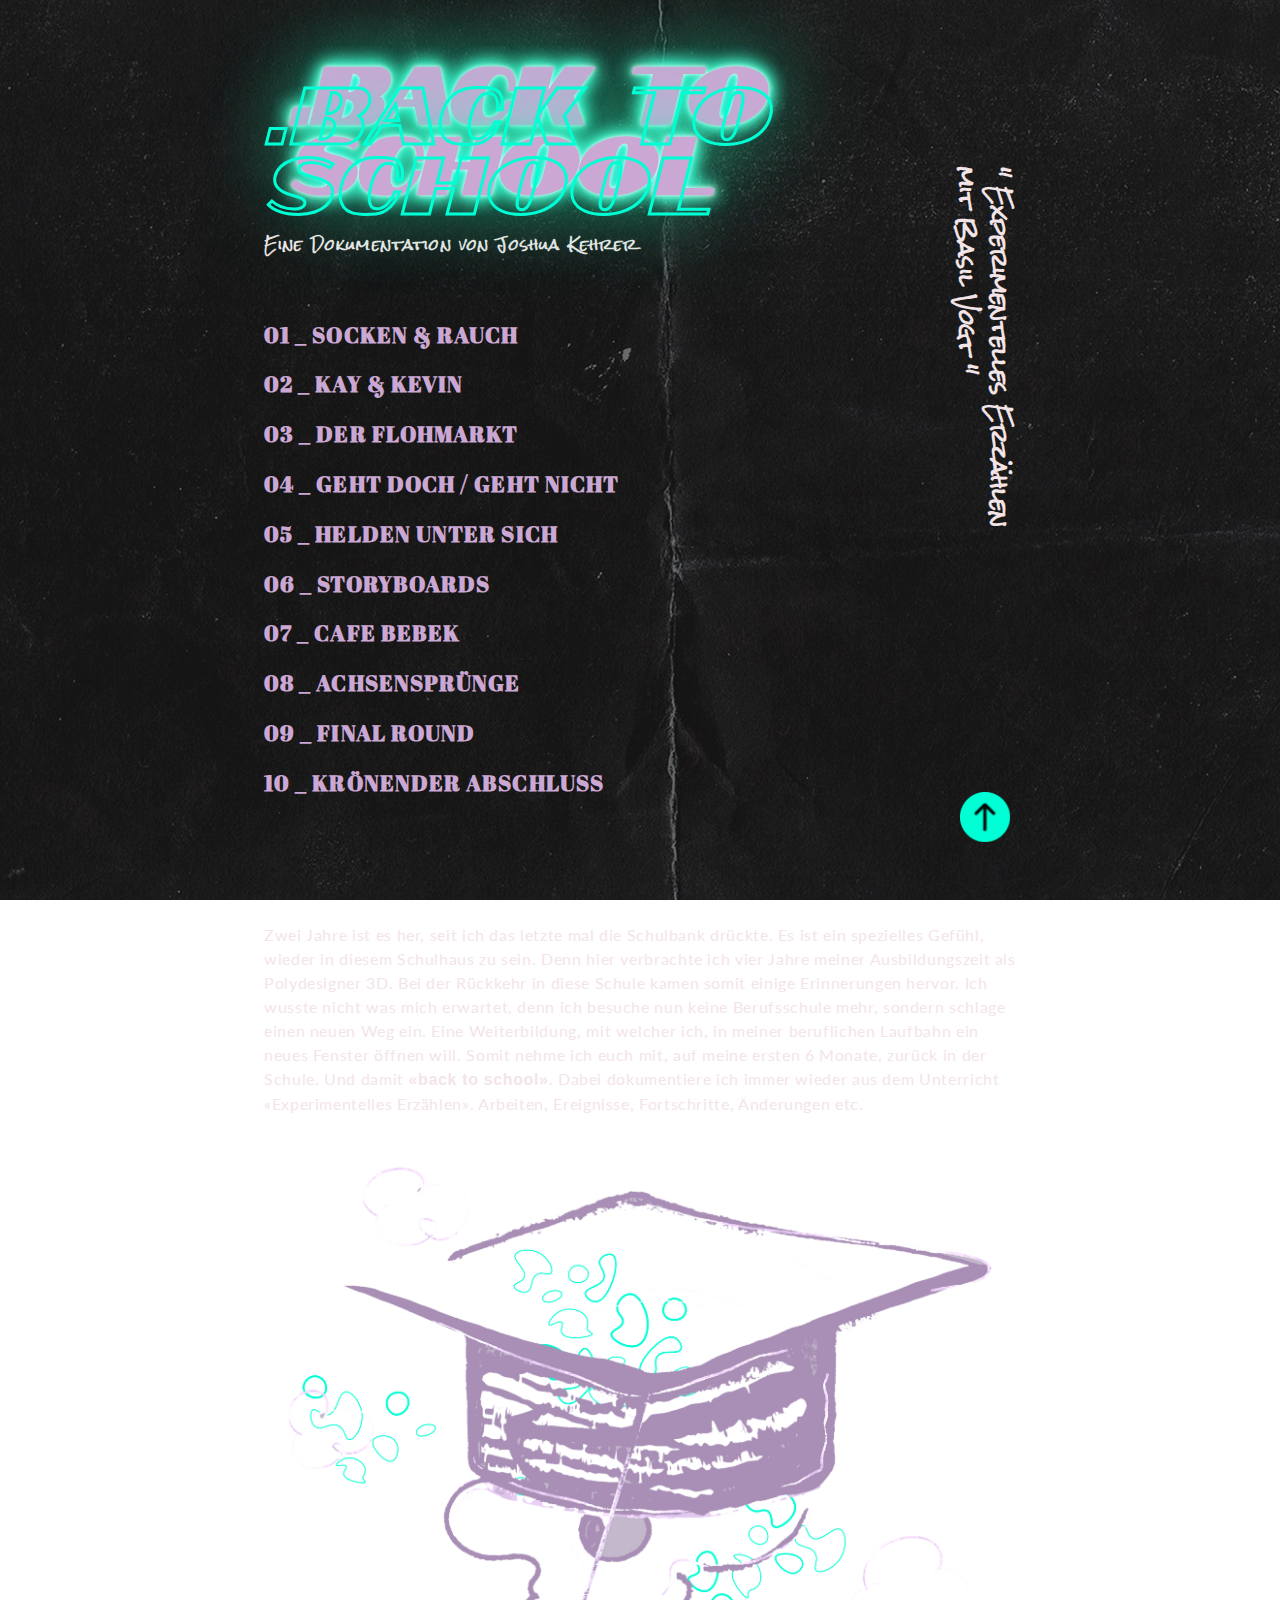
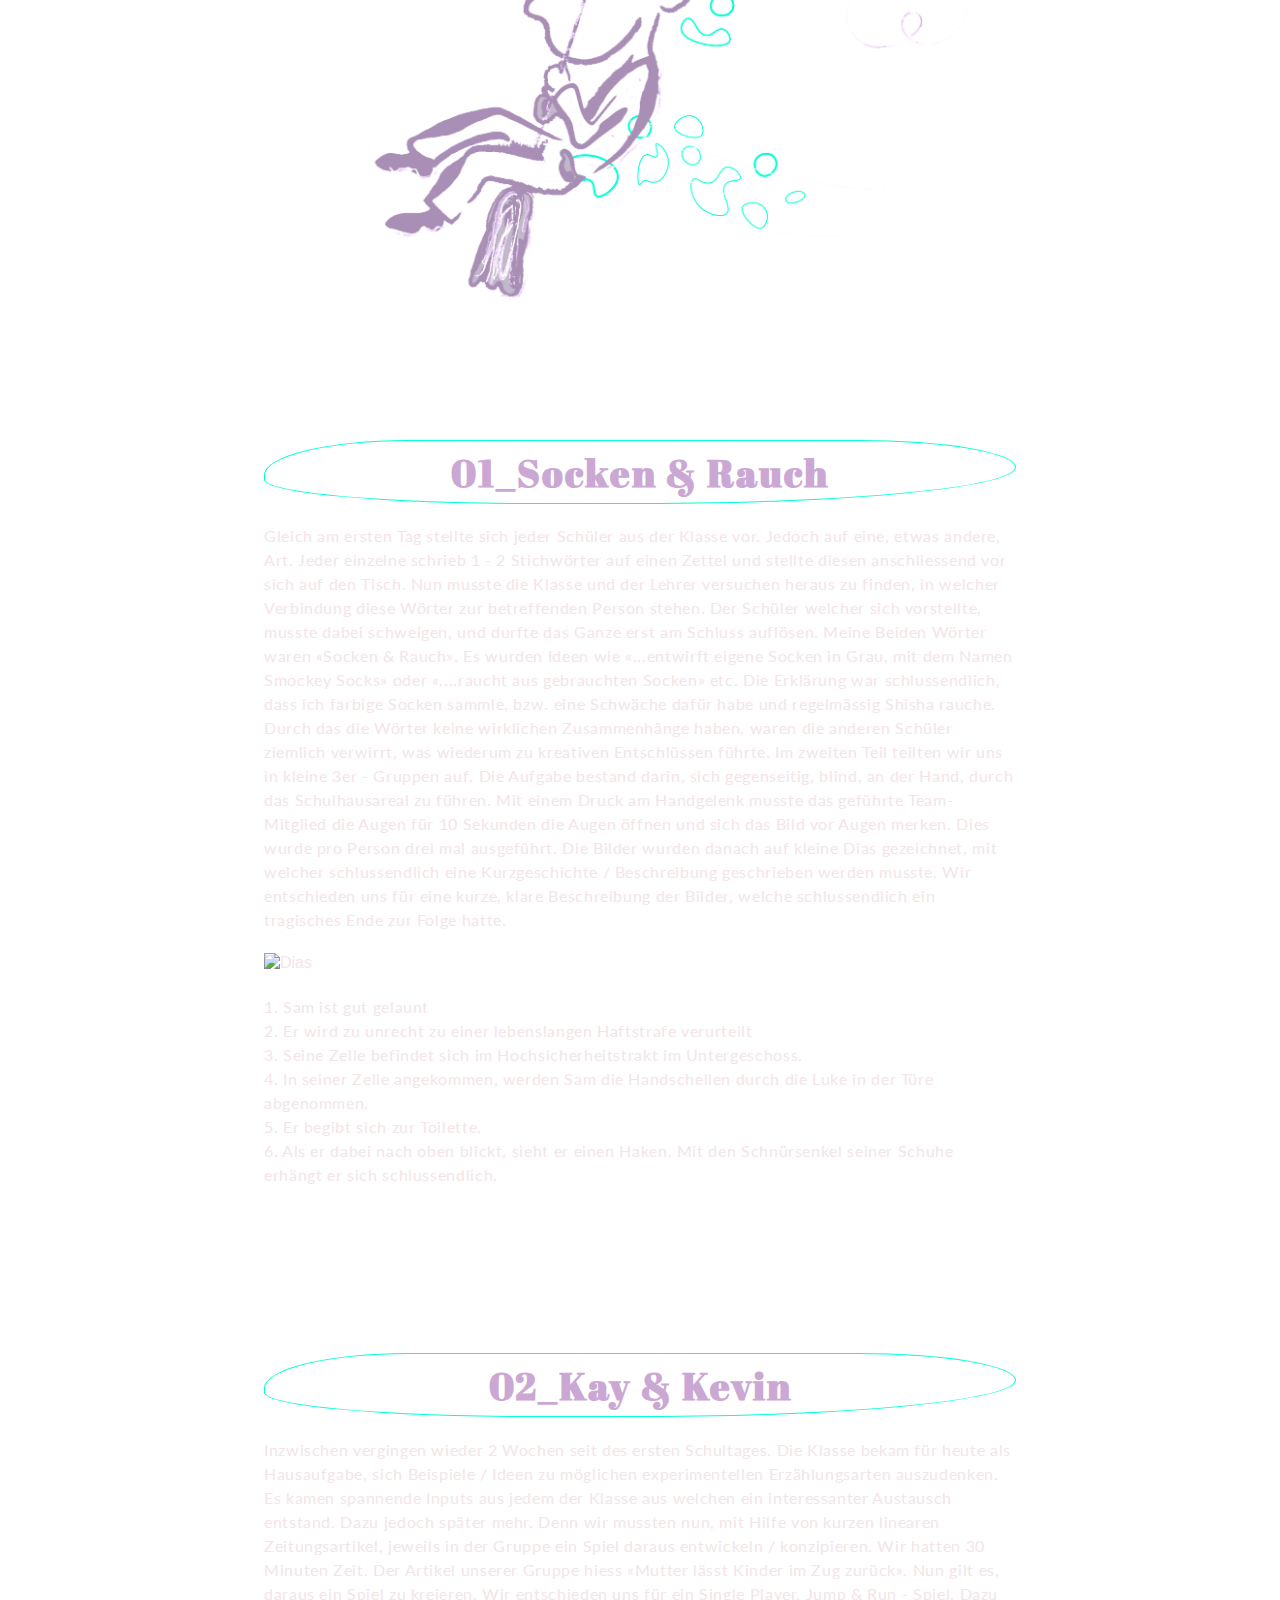
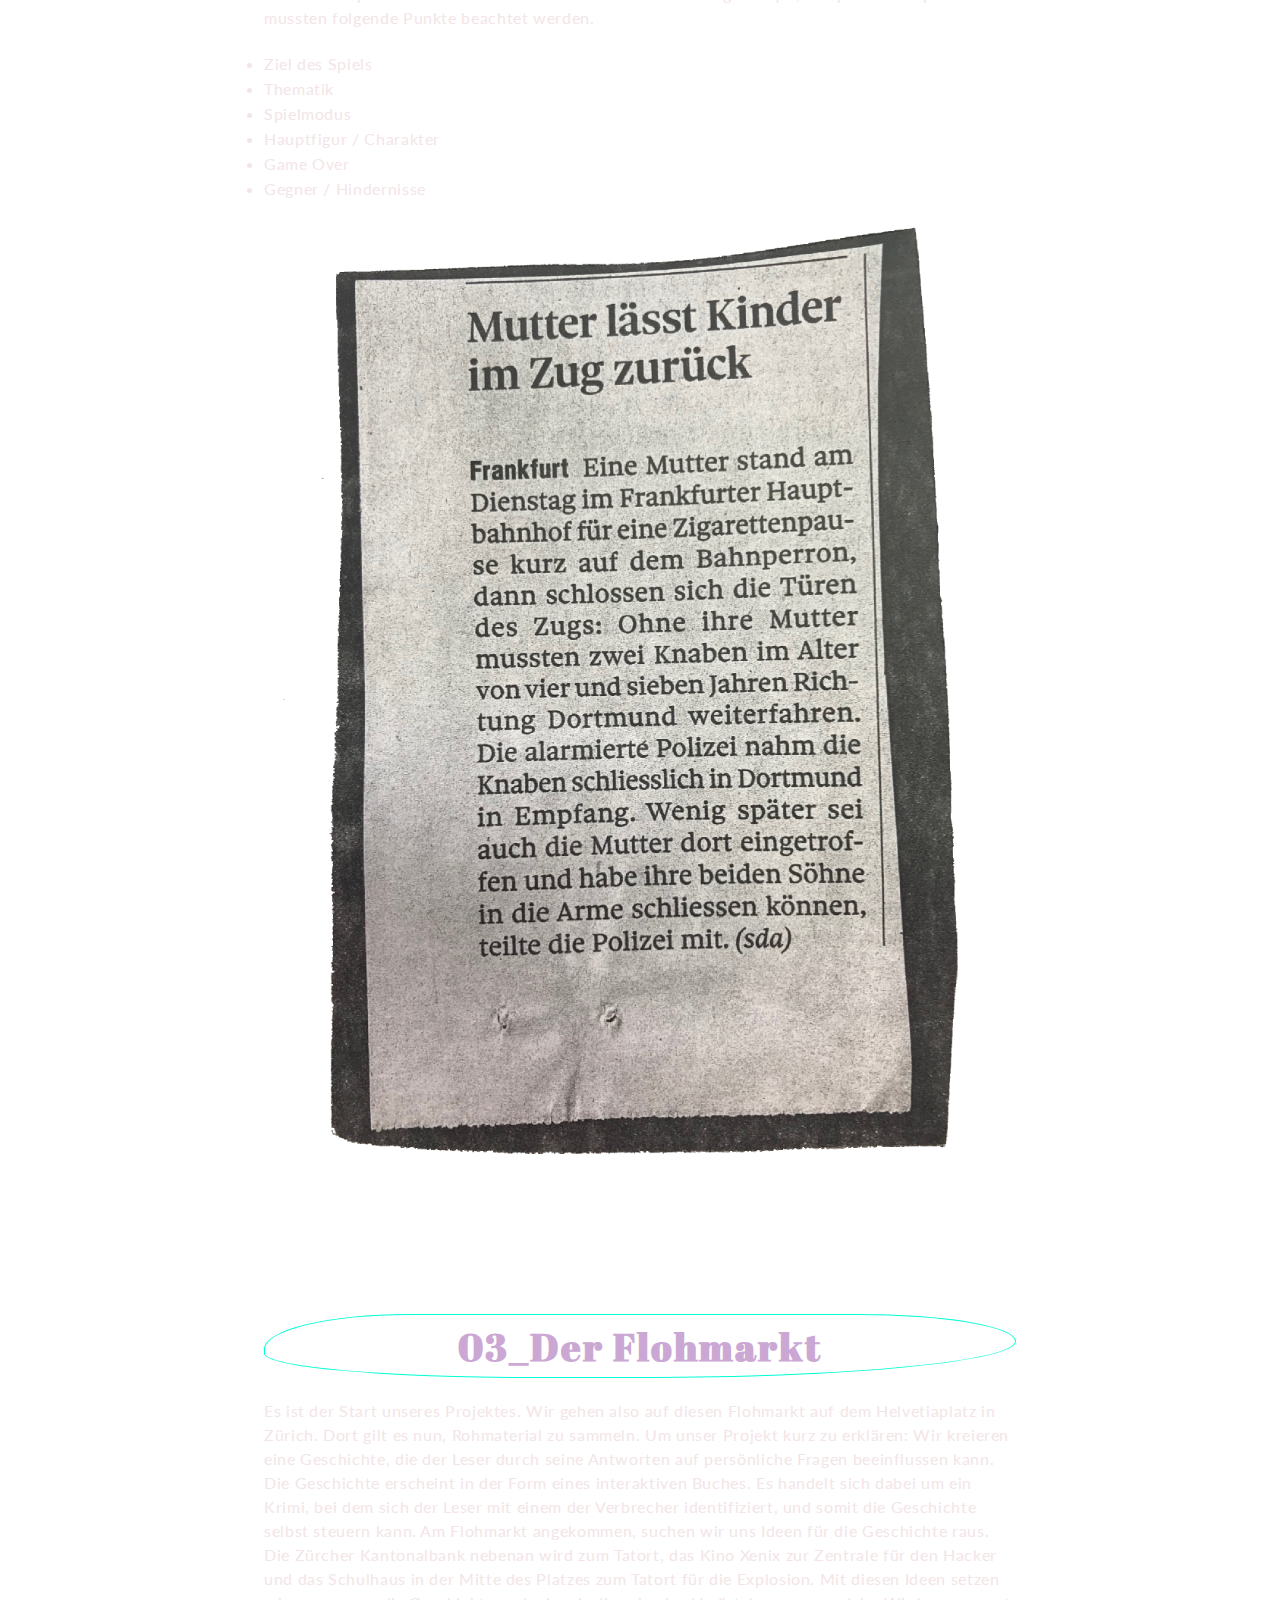
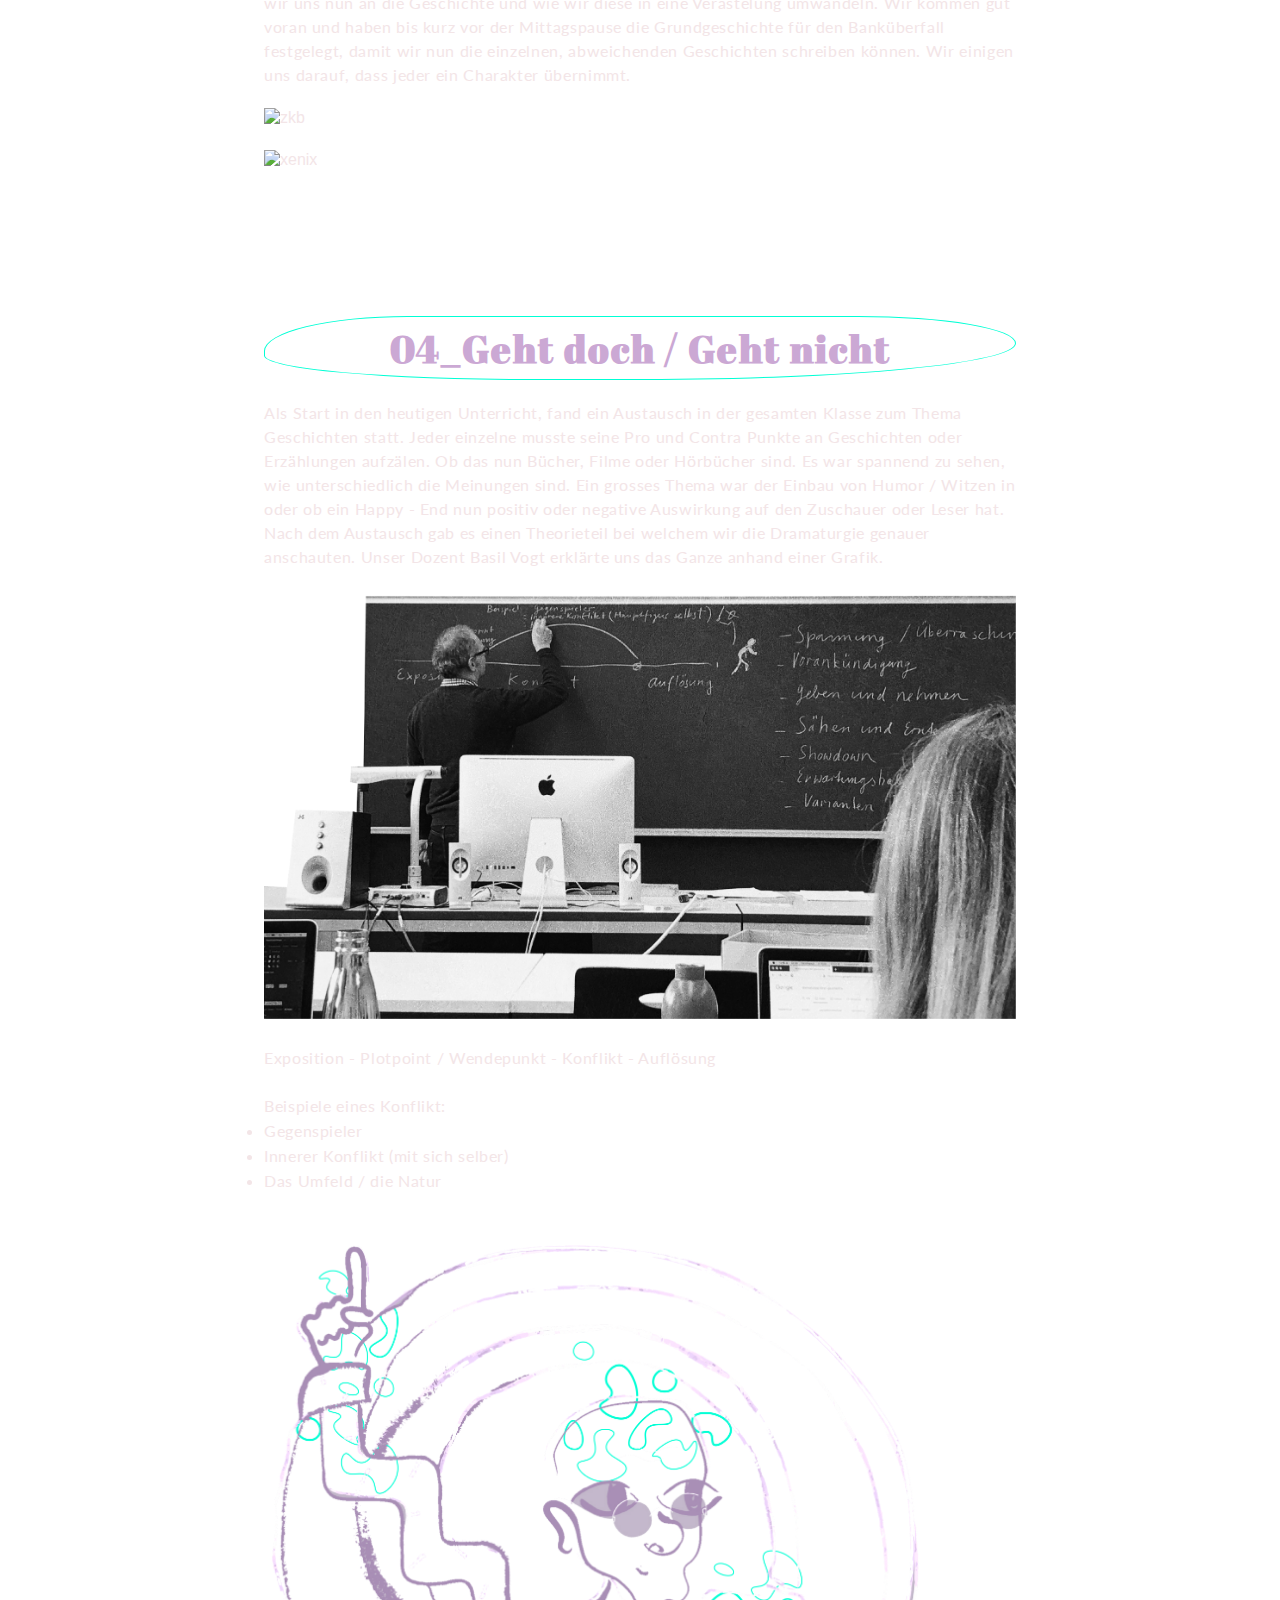
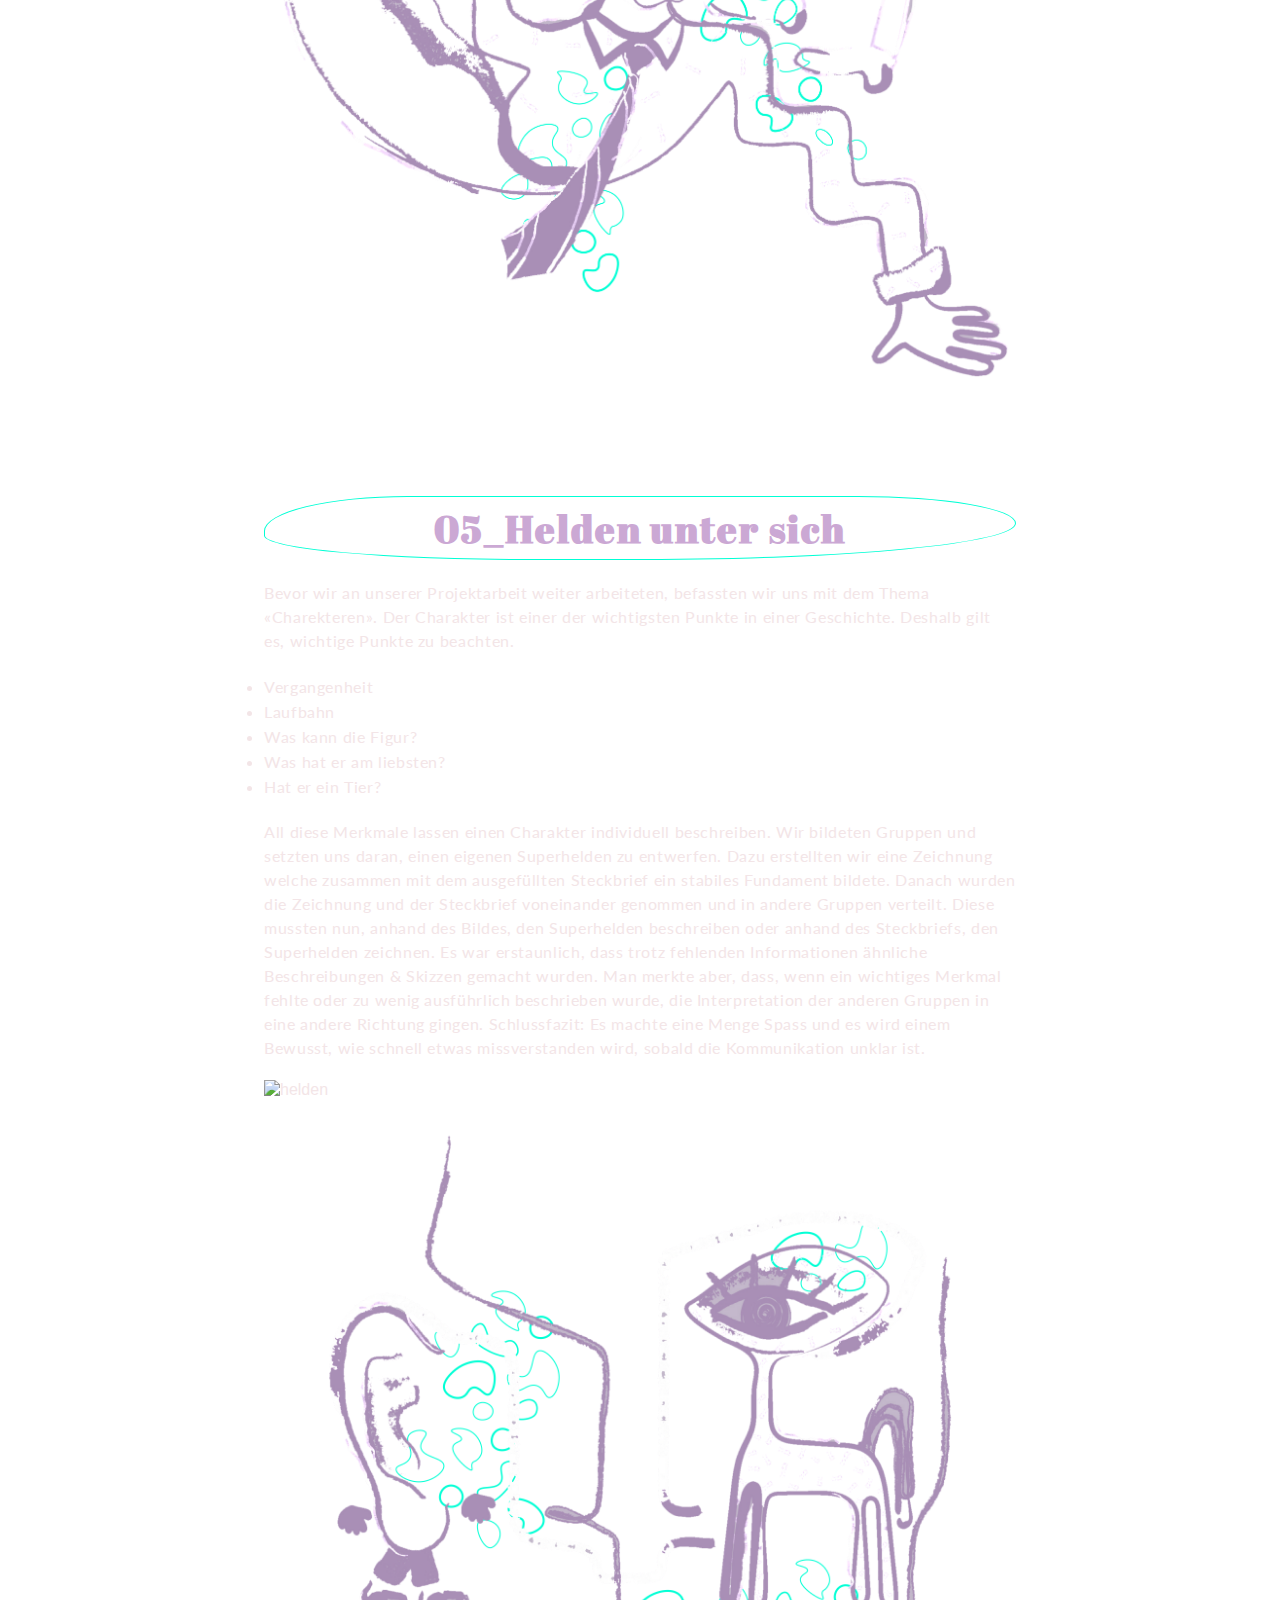
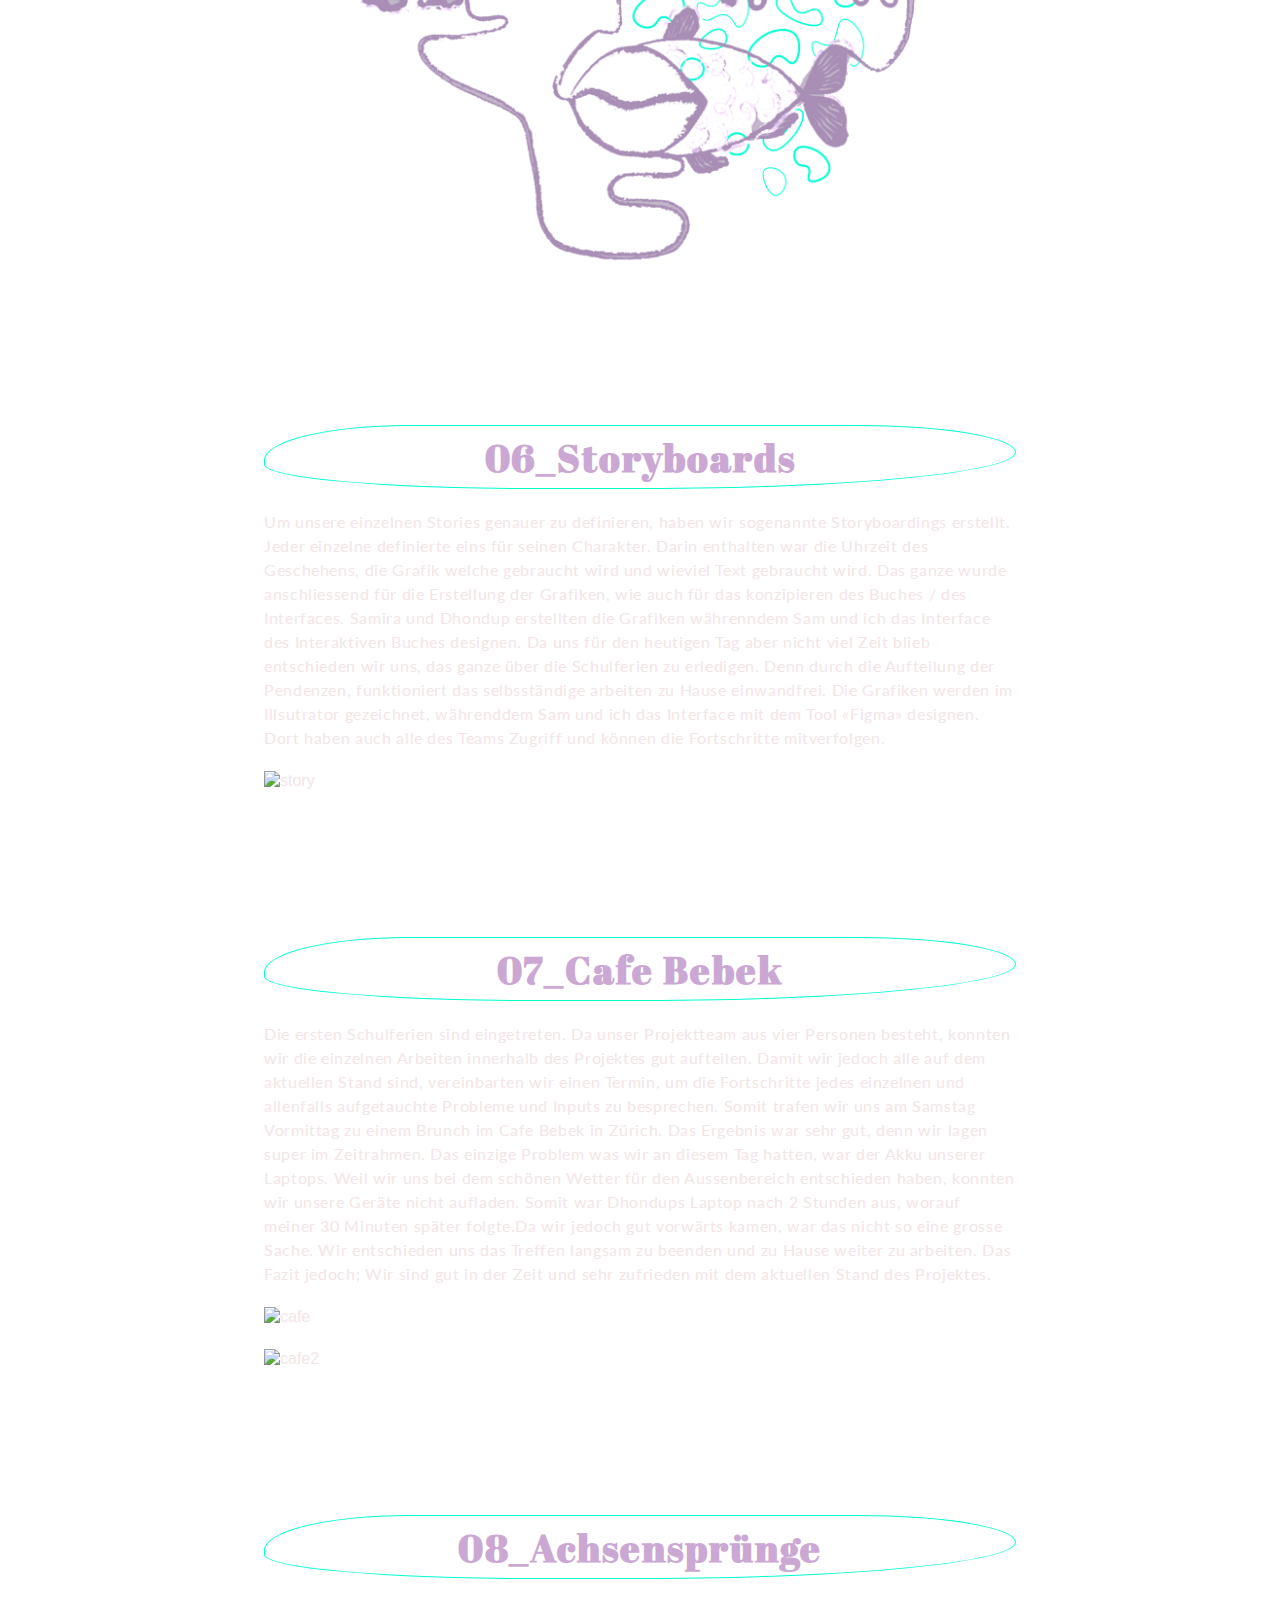
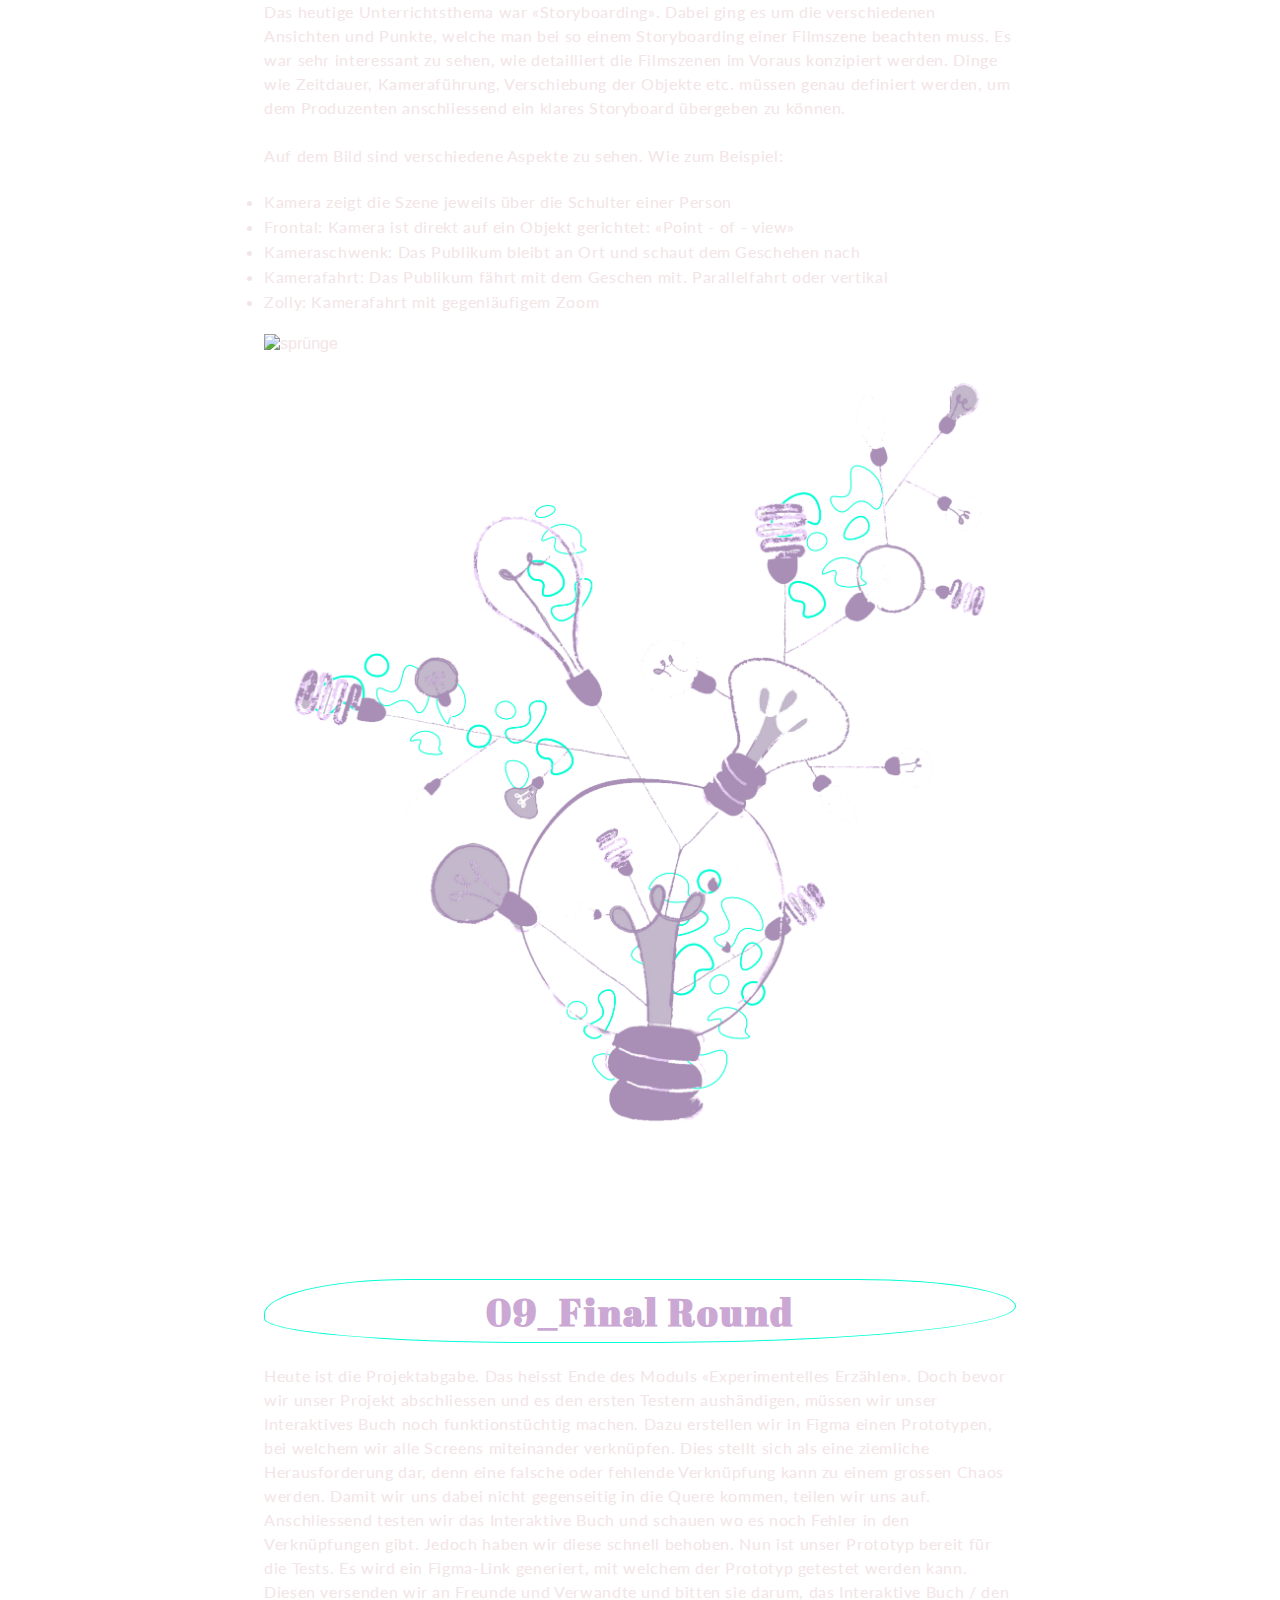
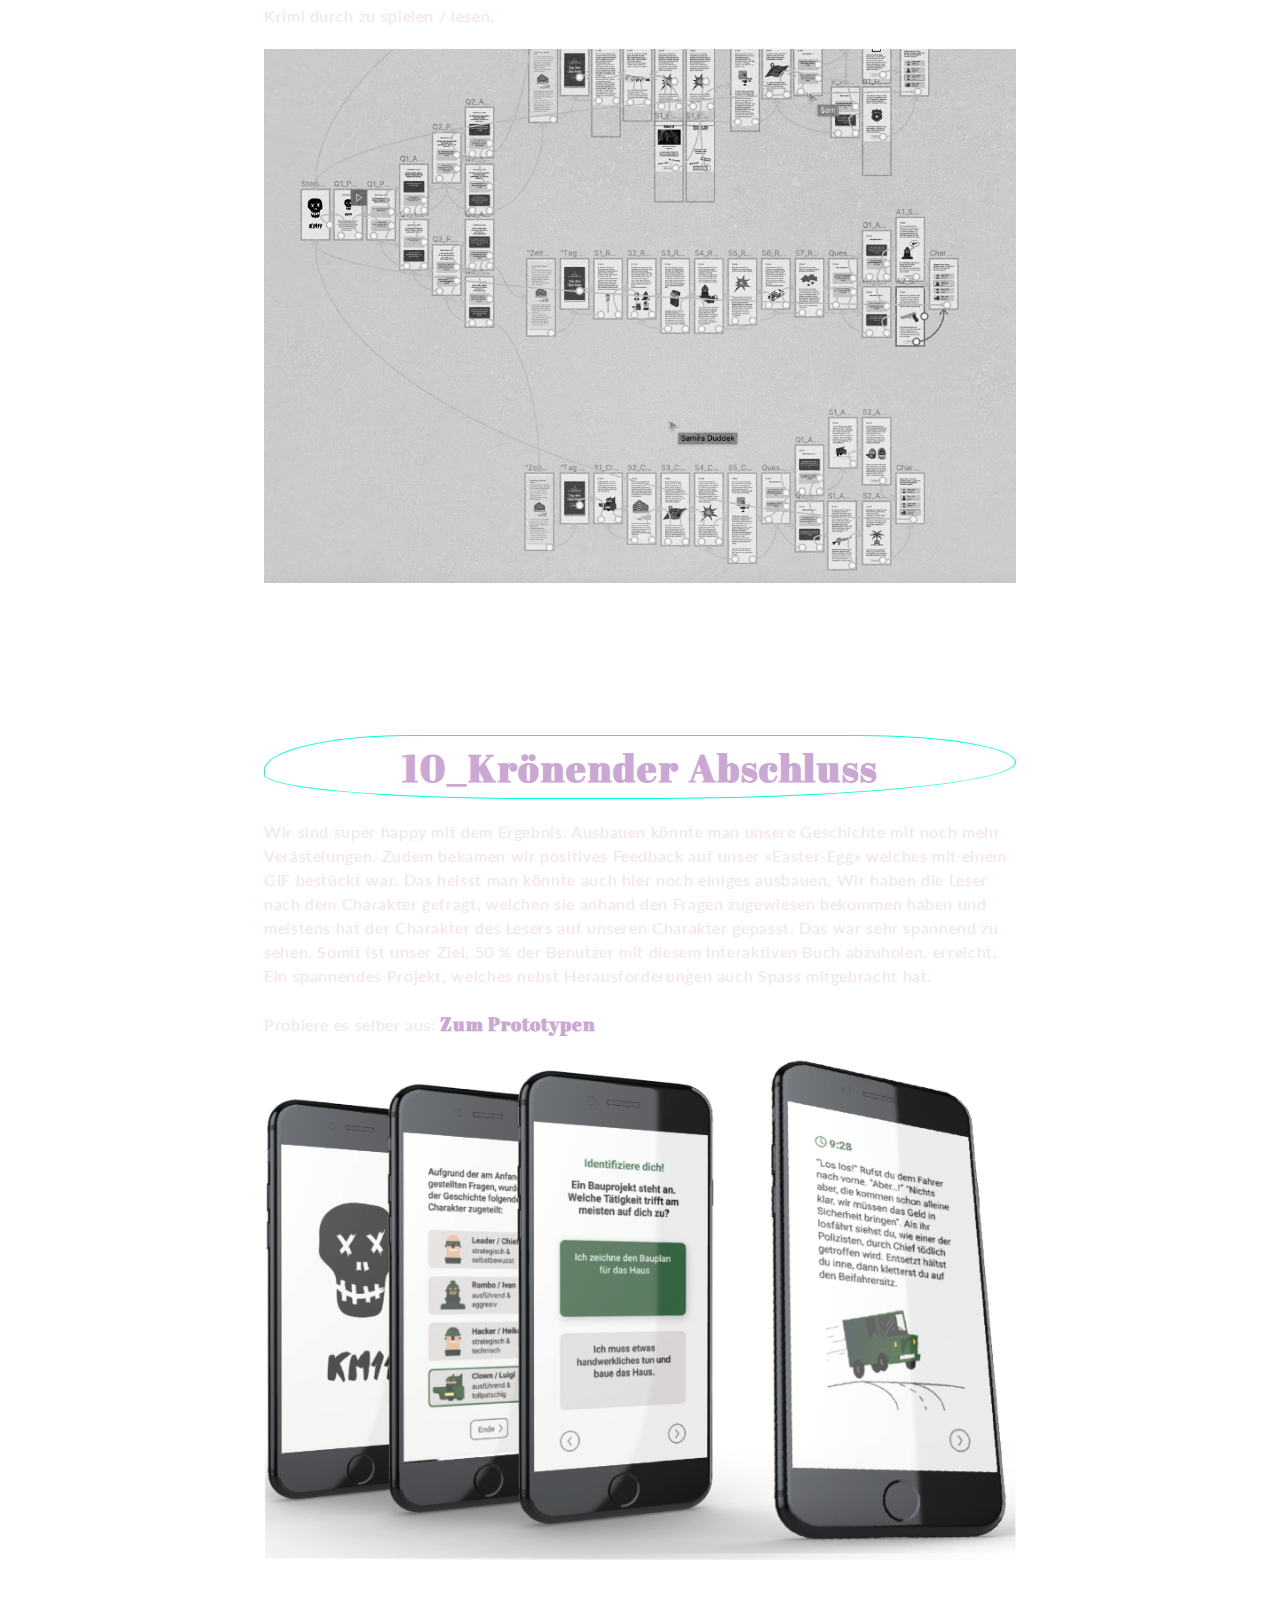
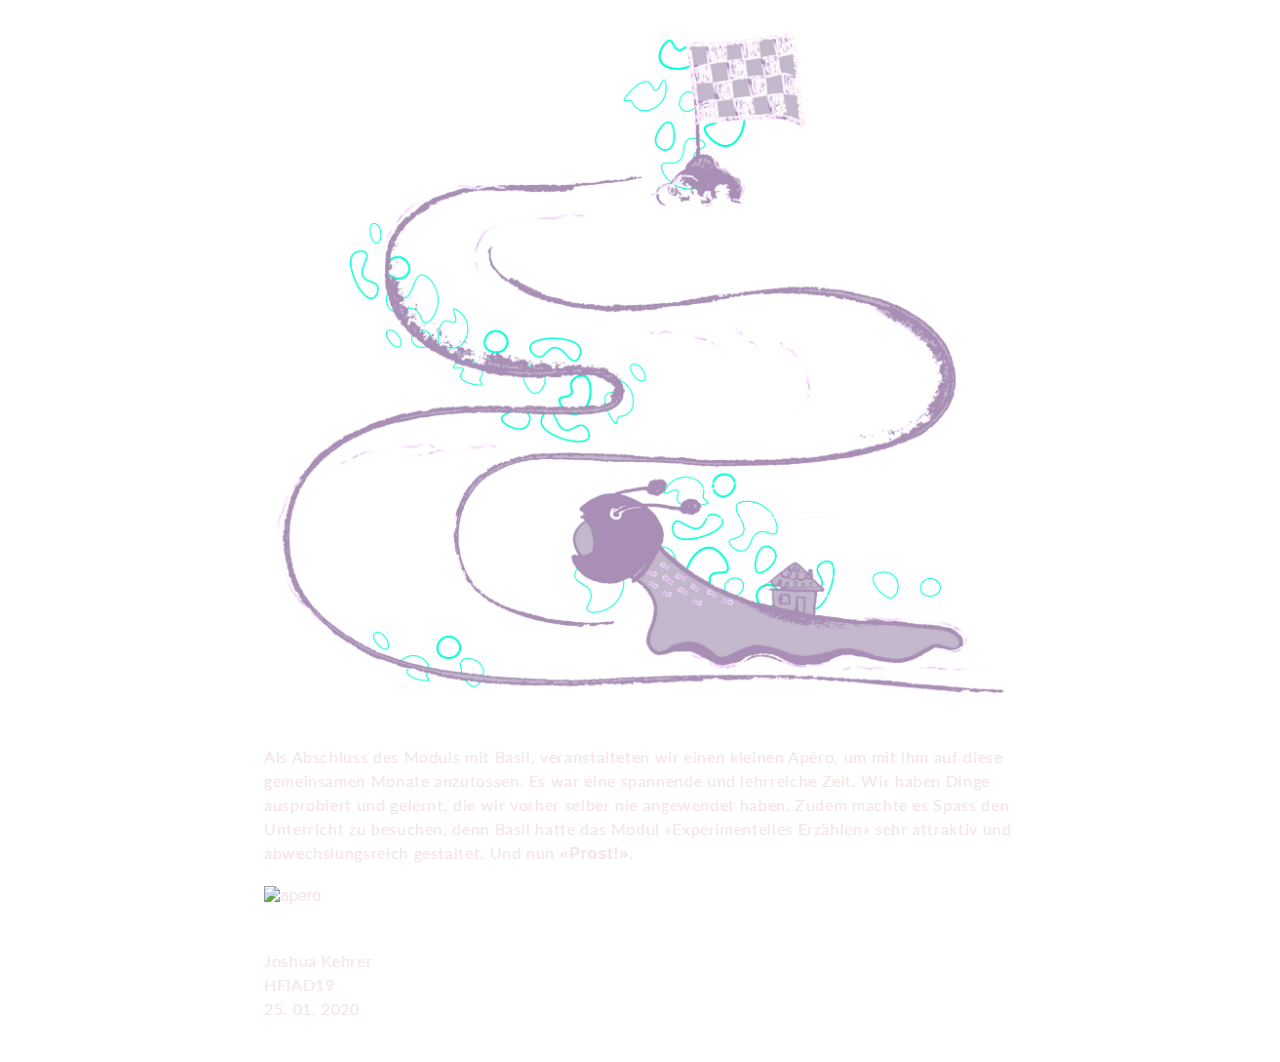
==== commit a37282ea: "commit" ====
--- a/docs/content.html
+++ b/docs/content.html
@@ -166,7 +166,7 @@
 
    <p>
     Als Start in den heutigen Unterricht, fand ein Austausch in der gesamten Klasse zum Thema Geschichten statt. Jeder einzelne musste seine Pro und Contra Punkte an Geschichten oder Erzählungen aufzälen. Ob das nun Bücher, Filme oder Hörbücher sind. Es war spannend zu sehen, wie unterschiedlich die Meinungen sind. 
-    Ein grosses Thema war der Einbau von Humor / Witzen in oder ob ein Happy - End nun positiv oder negative Auswirkung auf den Zuschauer oder Leser hat. Nach dem Austausch gab es einen Theorieteil bei welchem wir die Dramaturgie genauer anschauten.  Unser Dozent Basil Vogt erklärte uns das Ganze anhand einer Grafik.
+    Ein grosses Thema war der Einbau von Humor / Witzen in oder ob ein Happy - End nun positiv oder negative Auswirkung auf den Zuschauer oder Leser hat. Nach dem Austausch gab es einen Theorieteil bei welchem wir die Dramaturgie genauer anschauten. Unser Dozent Basil Vogt erklärte uns das Ganze anhand einer Grafik.
    </p>
    <br>
 
@@ -263,7 +263,7 @@
    <p>
     Die ersten Schulferien sind eingetreten. Da unser Projektteam aus vier Personen besteht, konnten wir die einzelnen Arbeiten innerhalb des Projektes gut aufteilen. Damit wir jedoch alle auf dem aktuellen Stand sind, vereinbarten wir einen Termin, um die Fortschritte jedes einzelnen und allenfalls aufgetauchte Probleme und Inputs zu besprechen. 
     Somit trafen wir uns am Samstag Vormittag zu einem Brunch im Cafe Bebek in Zürich. Das Ergebnis war sehr gut, denn wir lagen super im Zeitrahmen. Das einzige Problem was wir an diesem Tag hatten, war der Akku unserer Laptops. Weil wir uns bei dem schönen Wetter für den Aussenbereich entschieden haben, konnten wir unsere Geräte nicht aufladen. 
-    Somit war Dhondups Laptop nach 2&#x202F;Stunden aus, worauf meiner 30&#x202F;Minuten später folgte.Da wir jedoch gut vorwärts kamen, war das nicht so eine grosse Sache. Wir entschieden uns das Treffen langsam zu beenden und zu Hause weiter zu arbeiten. Das Fazit jedoch; Wir sind gut in der Zeit und sehr zufrieden mit dem aktuellen Stand des Projektes. 
+    Somit war Dhondups Laptop nach 2 Stunden aus, worauf meiner 30 Minuten später folgte.Da wir jedoch gut vorwärts kamen, war das nicht so eine grosse Sache. Wir entschieden uns das Treffen langsam zu beenden und zu Hause weiter zu arbeiten. Das Fazit jedoch; Wir sind gut in der Zeit und sehr zufrieden mit dem aktuellen Stand des Projektes. 
    </p>
    <br>
 
@@ -293,7 +293,7 @@
    <br>
 
    <li>Kamera zeigt die Szene jeweils über die Schulter einer Person</li>
-   <li>Frontal: Kamera ist direkt auf ein Objekt gerichtet: "Point - of - view"</li>
+   <li>Frontal: Kamera ist direkt auf ein Objekt gerichtet: «Point - of - view»</li>
    <li>Kameraschwenk: Das Publikum bleibt an Ort und schaut dem Geschehen nach</li>
    <li>Kamerafahrt: Das Publikum fährt mit dem Geschen mit. Parallelfahrt oder vertikal</li>
    <li>Zolly: Kamerafahrt mit gegenläufigem Zoom</li>
@@ -342,7 +342,7 @@
 
    <p>
     Wir sind super happy mit dem Ergebnis. Ausbauen könnte man unsere Geschichte mit noch mehr Verästelungen. Zudem bekamen wir positives Feedback auf unser «Easter-Egg» welches mit einem GIF bestückt war. Das heisst man könnte auch hier noch einiges ausbauen.
-    Wir haben die Leser nach dem Charakter gefragt, welchen sie anhand den Fragen zugewiesen bekommen haben und meistens hat der Charakter des Lesers auf unseren Charakter gepasst. Das war sehr spannend zu sehen. Somit ist unser Ziel, 50% der Benutzer mit diesem Interaktiven Buch abzuholen, erreicht. 
+    Wir haben die Leser nach dem Charakter gefragt, welchen sie anhand den Fragen zugewiesen bekommen haben und meistens hat der Charakter des Lesers auf unseren Charakter gepasst. Das war sehr spannend zu sehen. Somit ist unser Ziel, 50&#x202F;% der Benutzer mit diesem Interaktiven Buch abzuholen, erreicht. 
     Ein spannendes Projekt, welches nebst Herausforderungen auch Spass mitgebracht hat.<br>
    <br>
 
@@ -359,7 +359,7 @@
 
    <p>
       Als Abschluss des Moduls mit Basil, veranstalteten wir einen kleinen Apéro, um mit ihm auf diese gemeinsamen Monate anzutossen. Es war eine spannende und lehrreiche Zeit. Wir haben Dinge ausprobiert und gelernt, die wir vorher selber nie angewendet haben. Zudem machte es Spass den Unterricht zu besuchen,
-      denn Basil hatte das Modul "Experimentelles Erzählen" sehr attraktiv und abwechslungsreich gestaltet. Und nun <b>«Prost!»</b>.
+      denn Basil hatte das Modul «Experimentelles Erzählen» sehr attraktiv und abwechslungsreich gestaltet. Und nun <b>«Prost!»</b>.
    </p>
    <br>
 
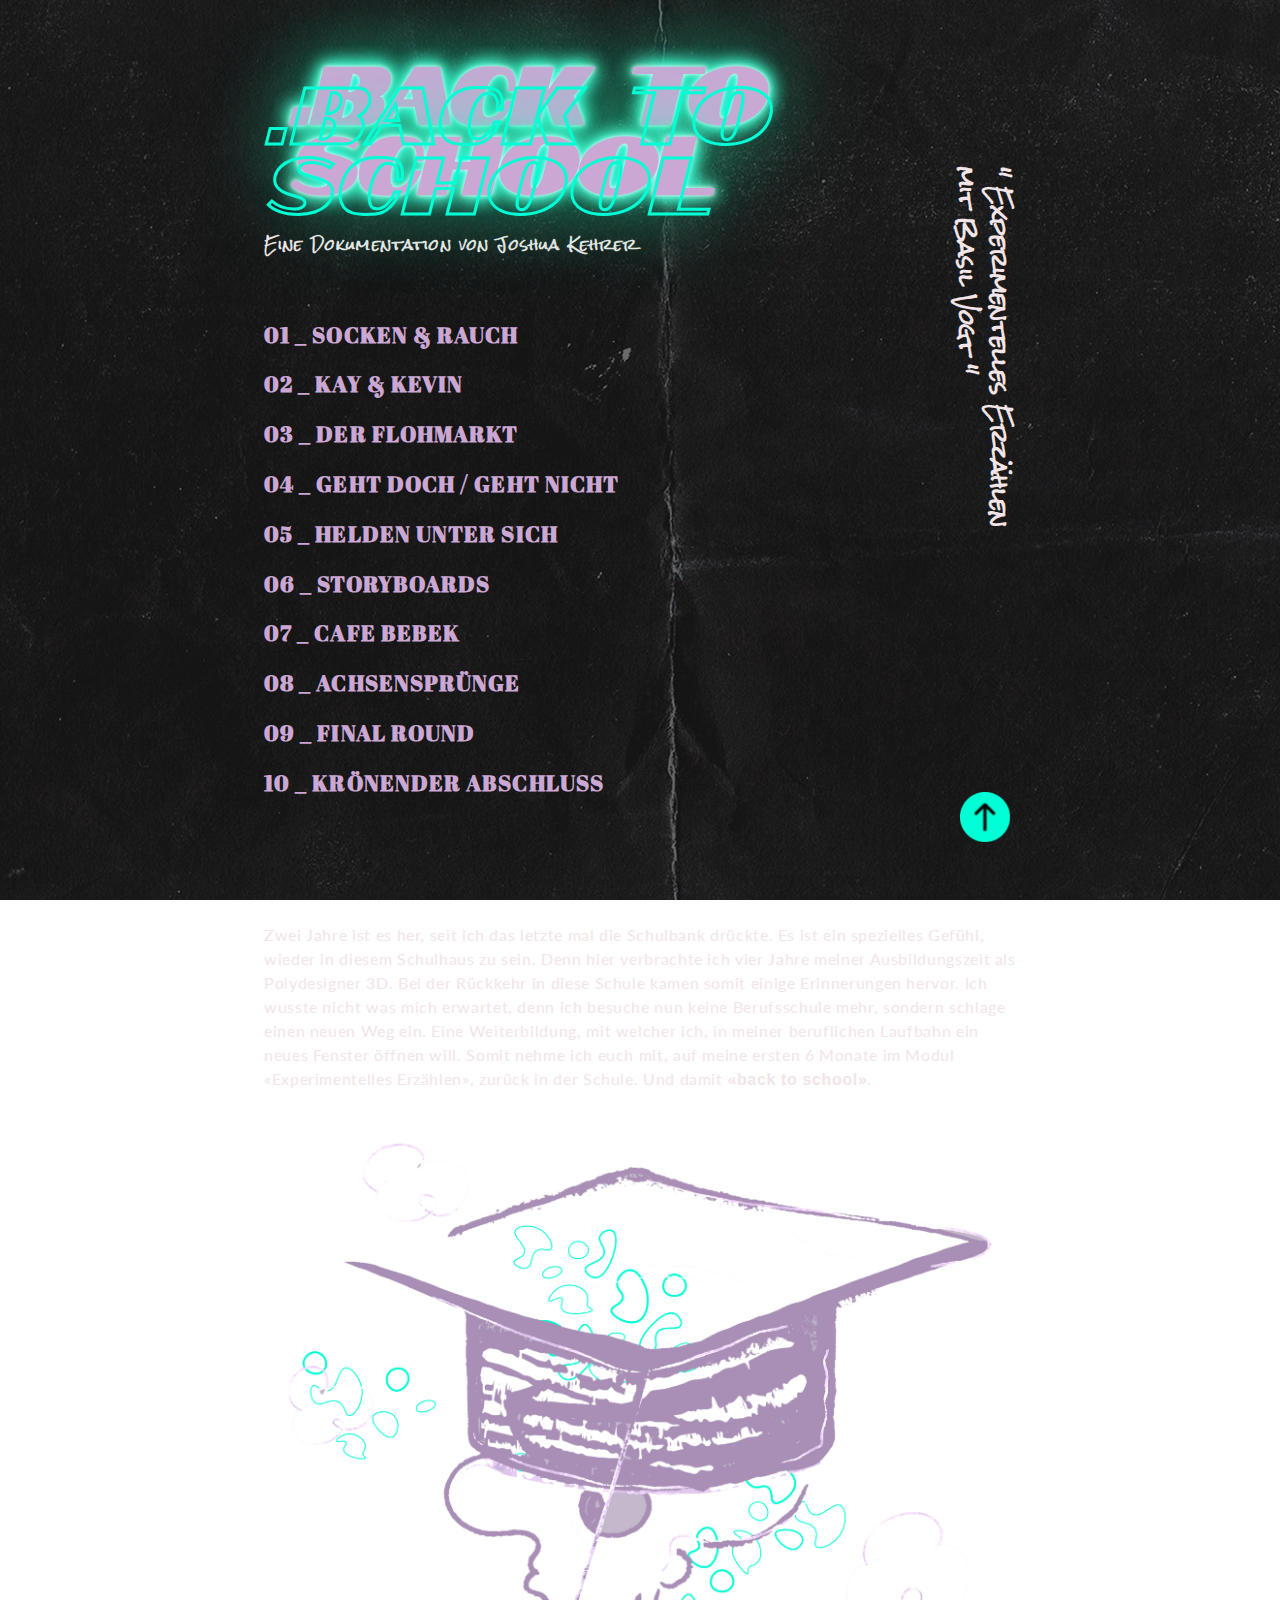
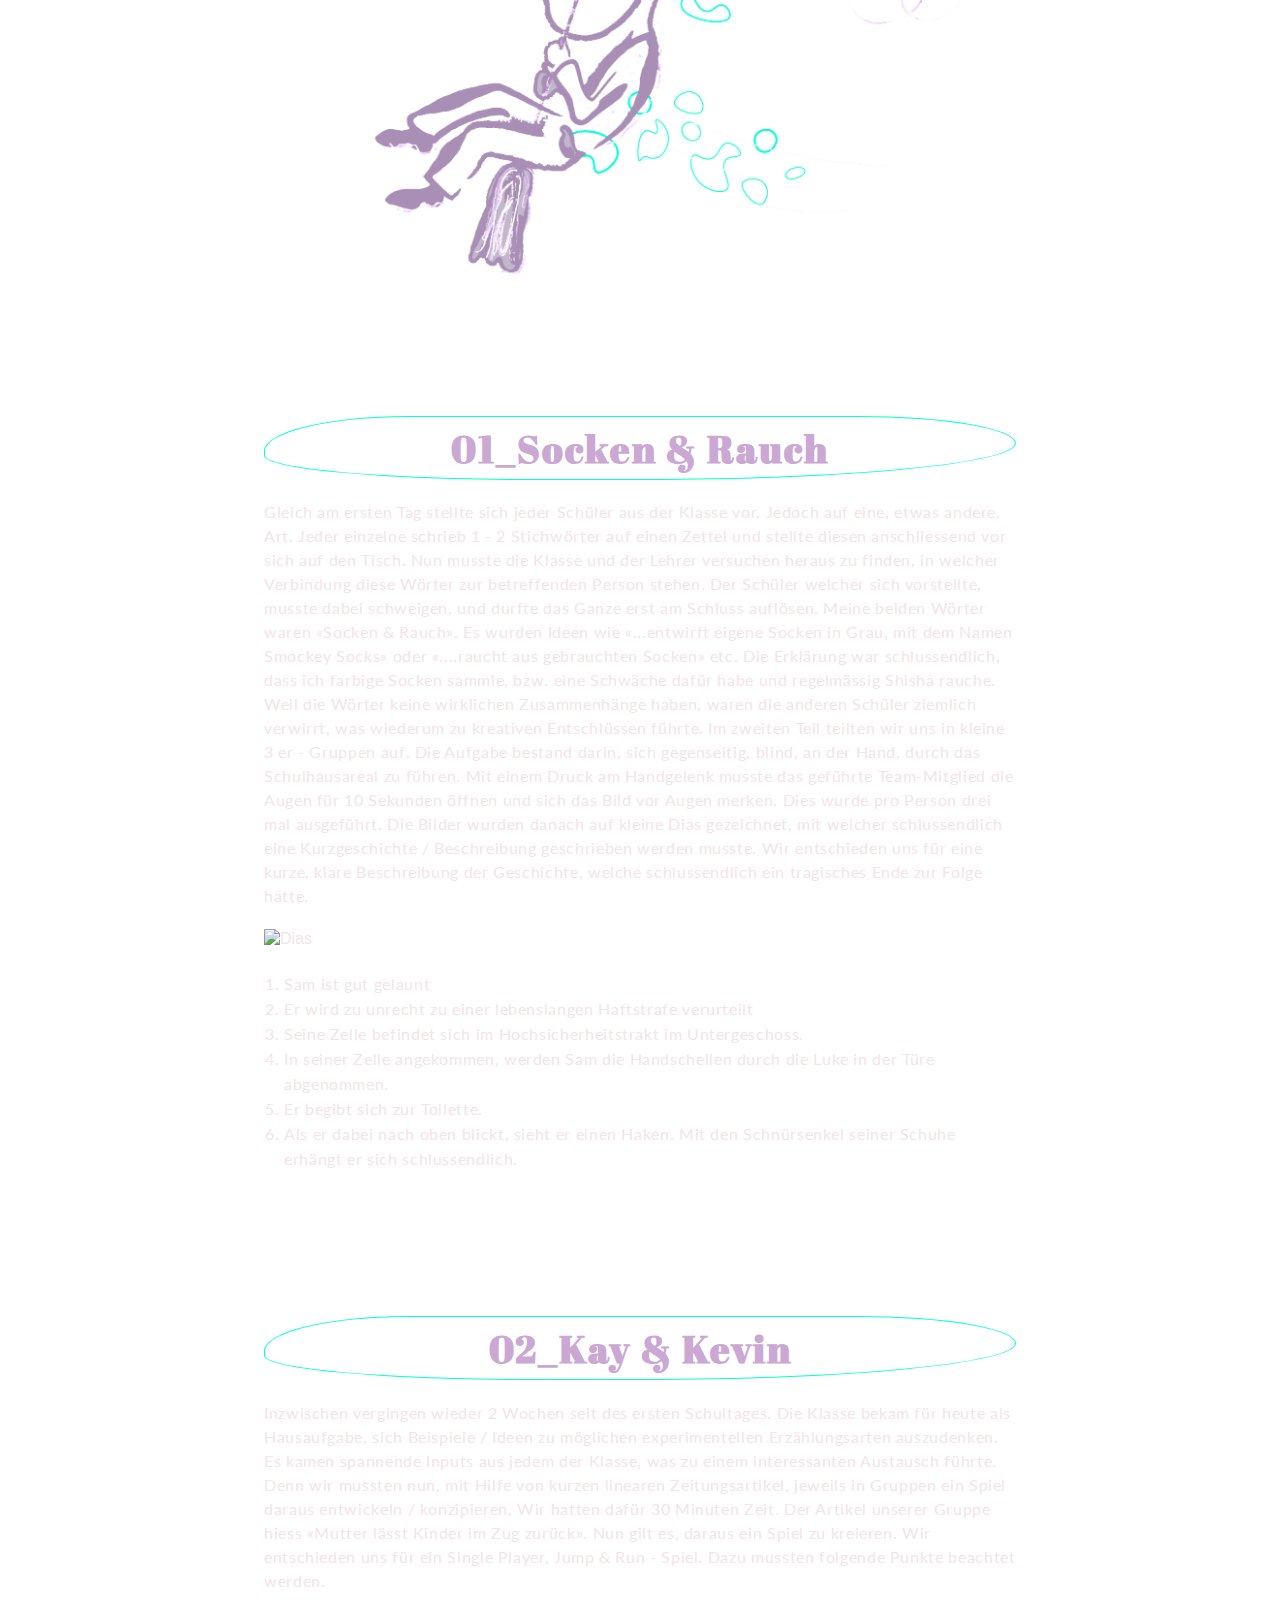
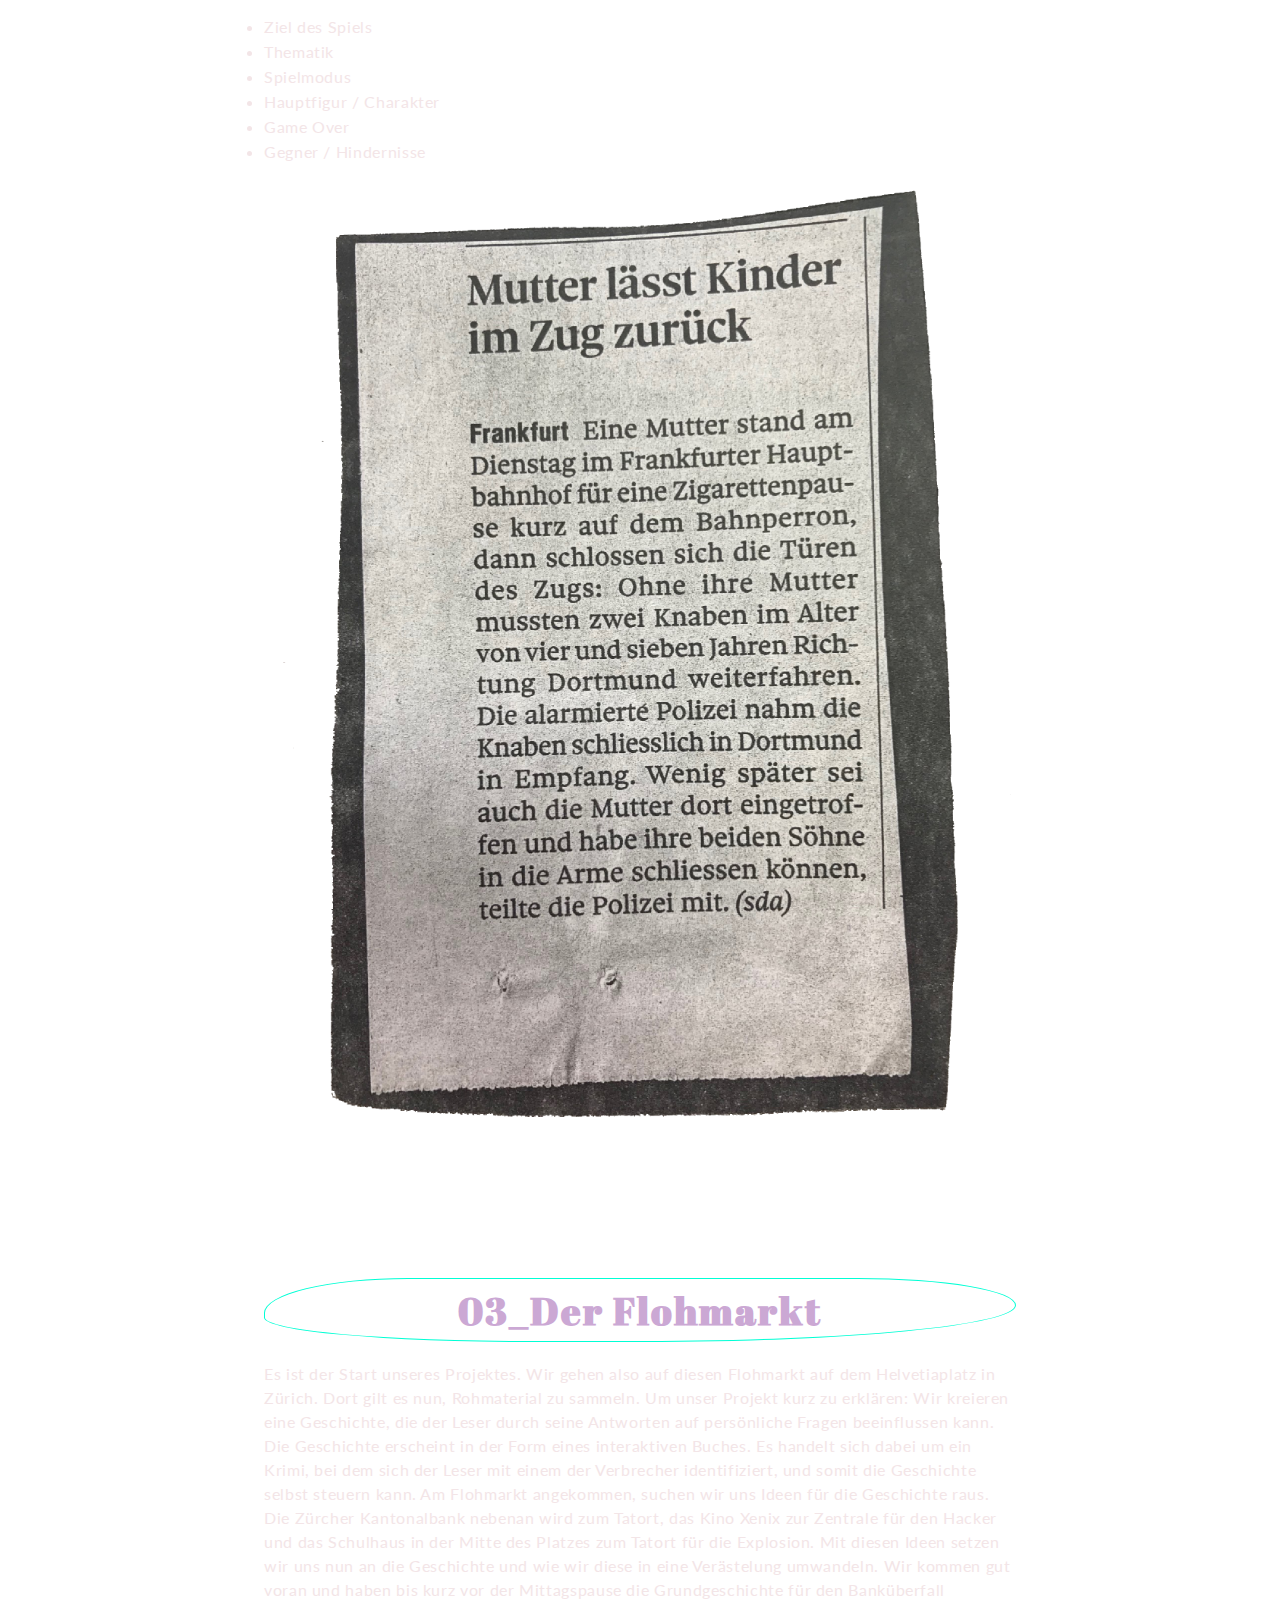
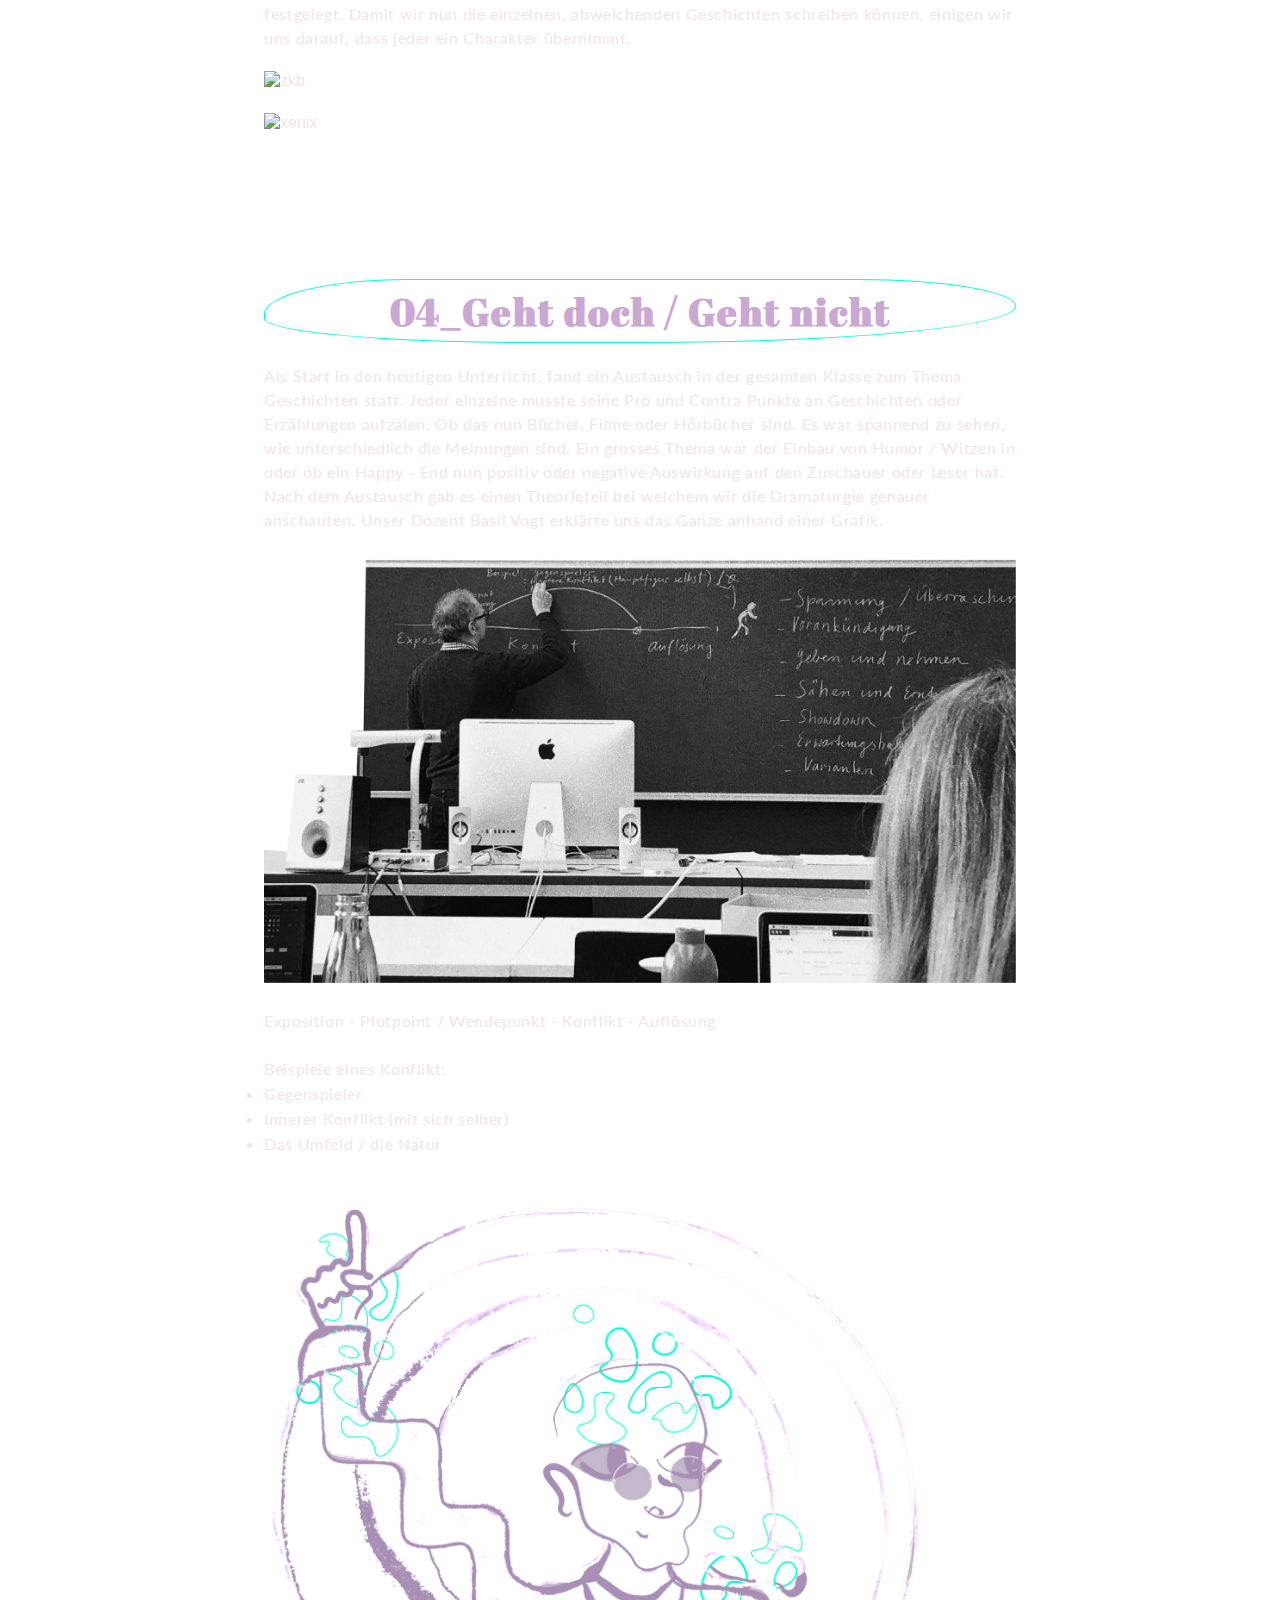
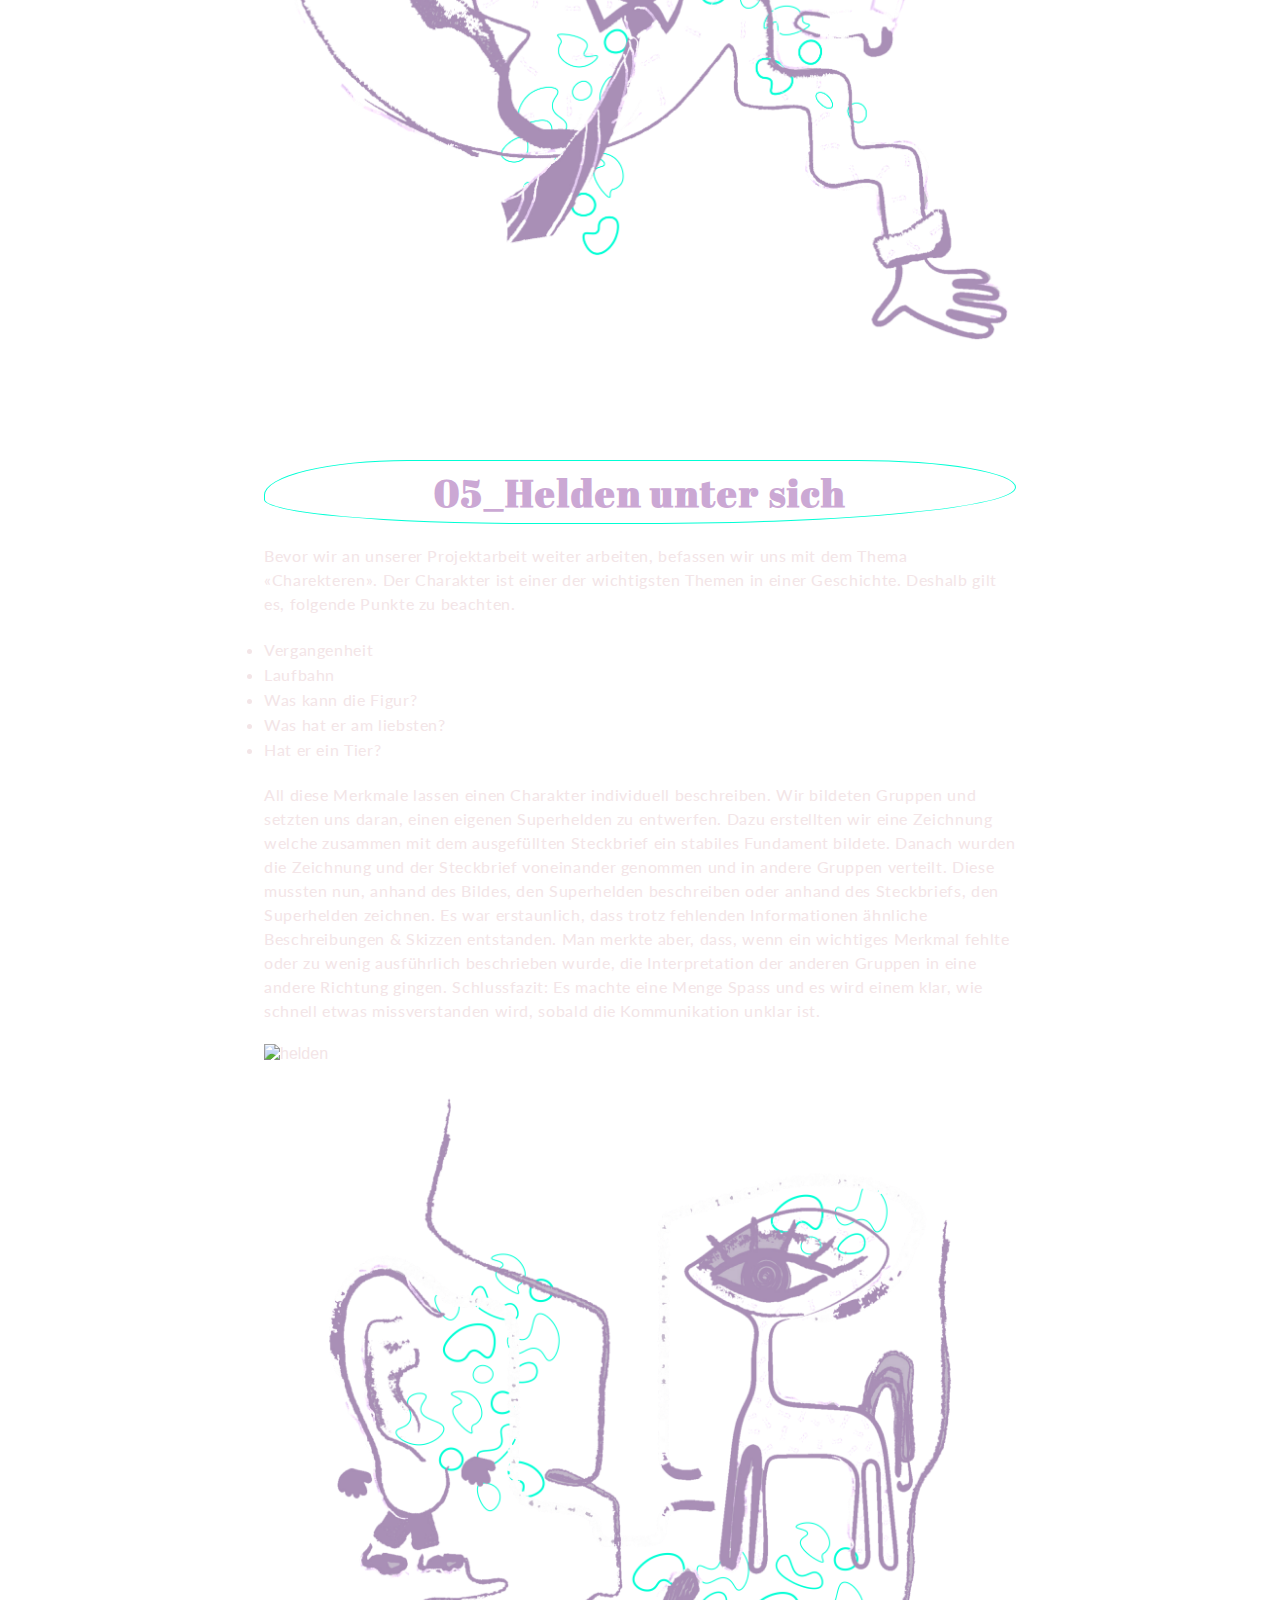
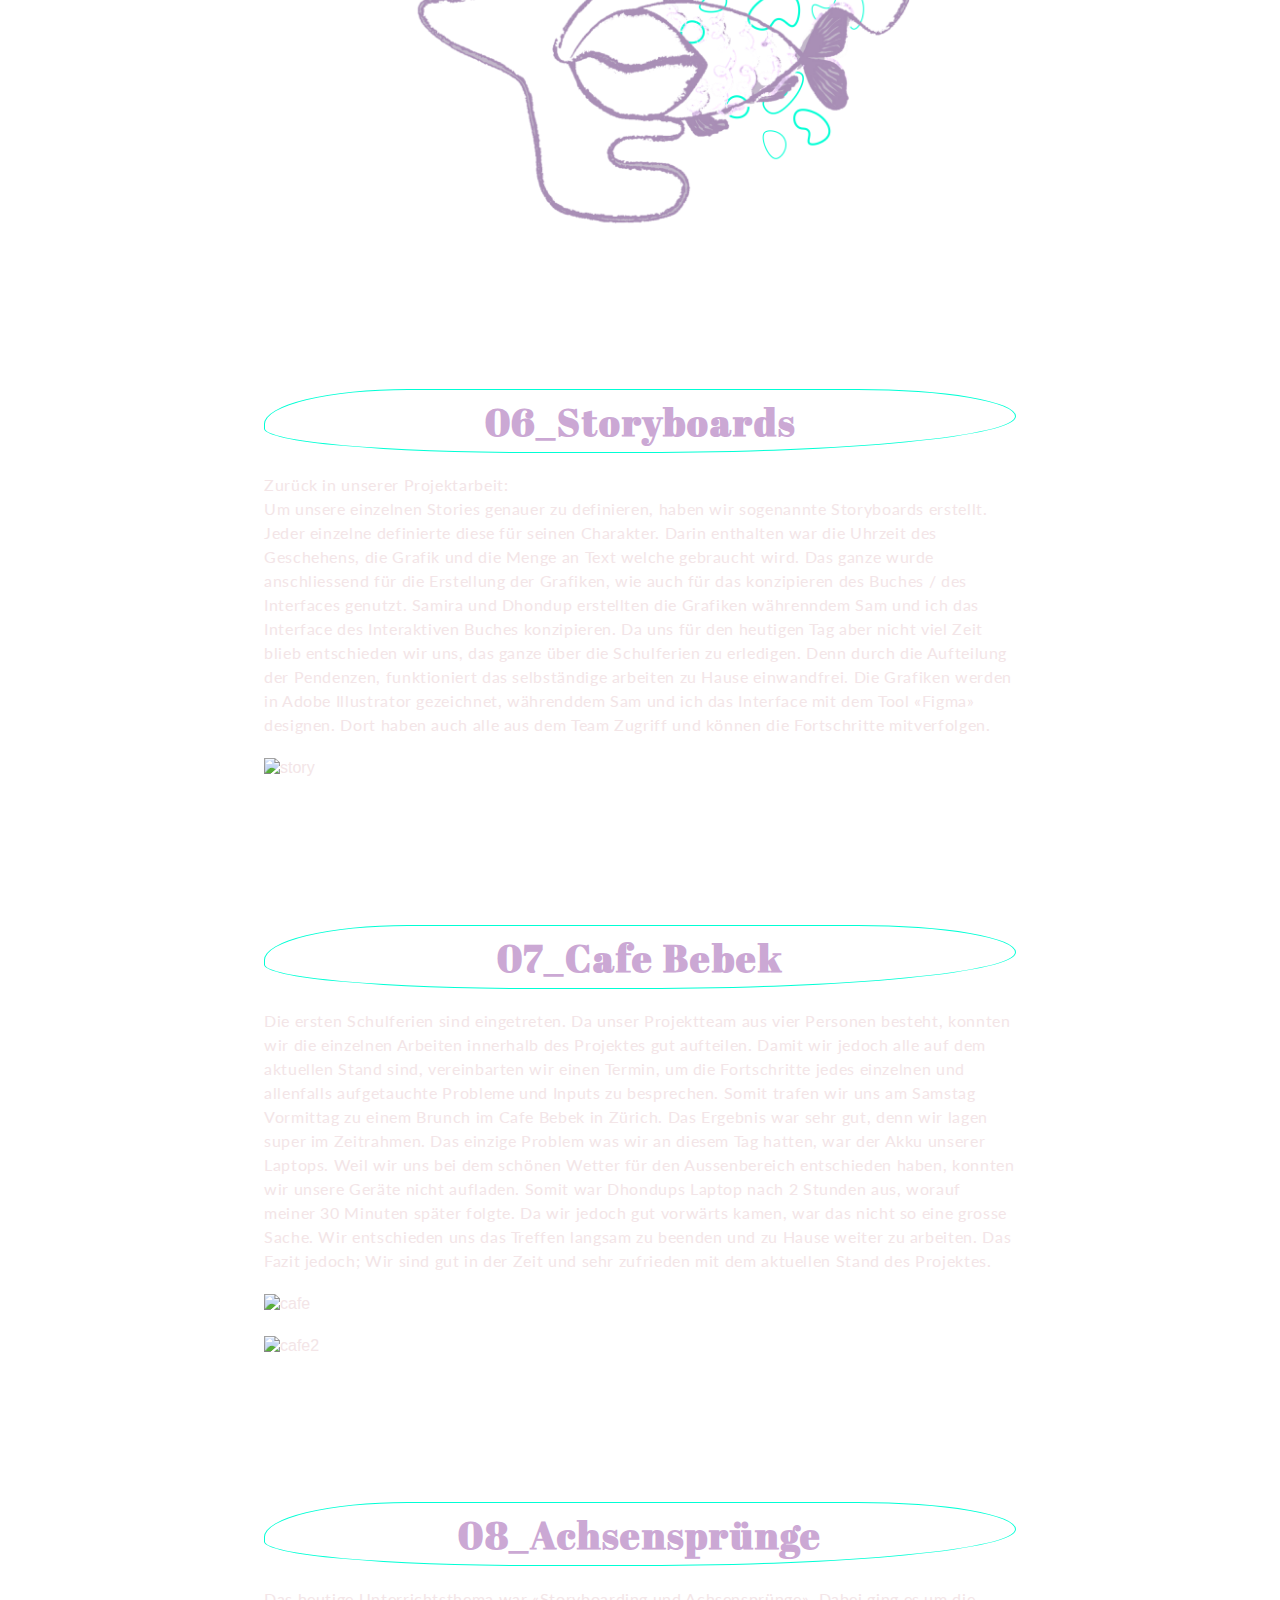
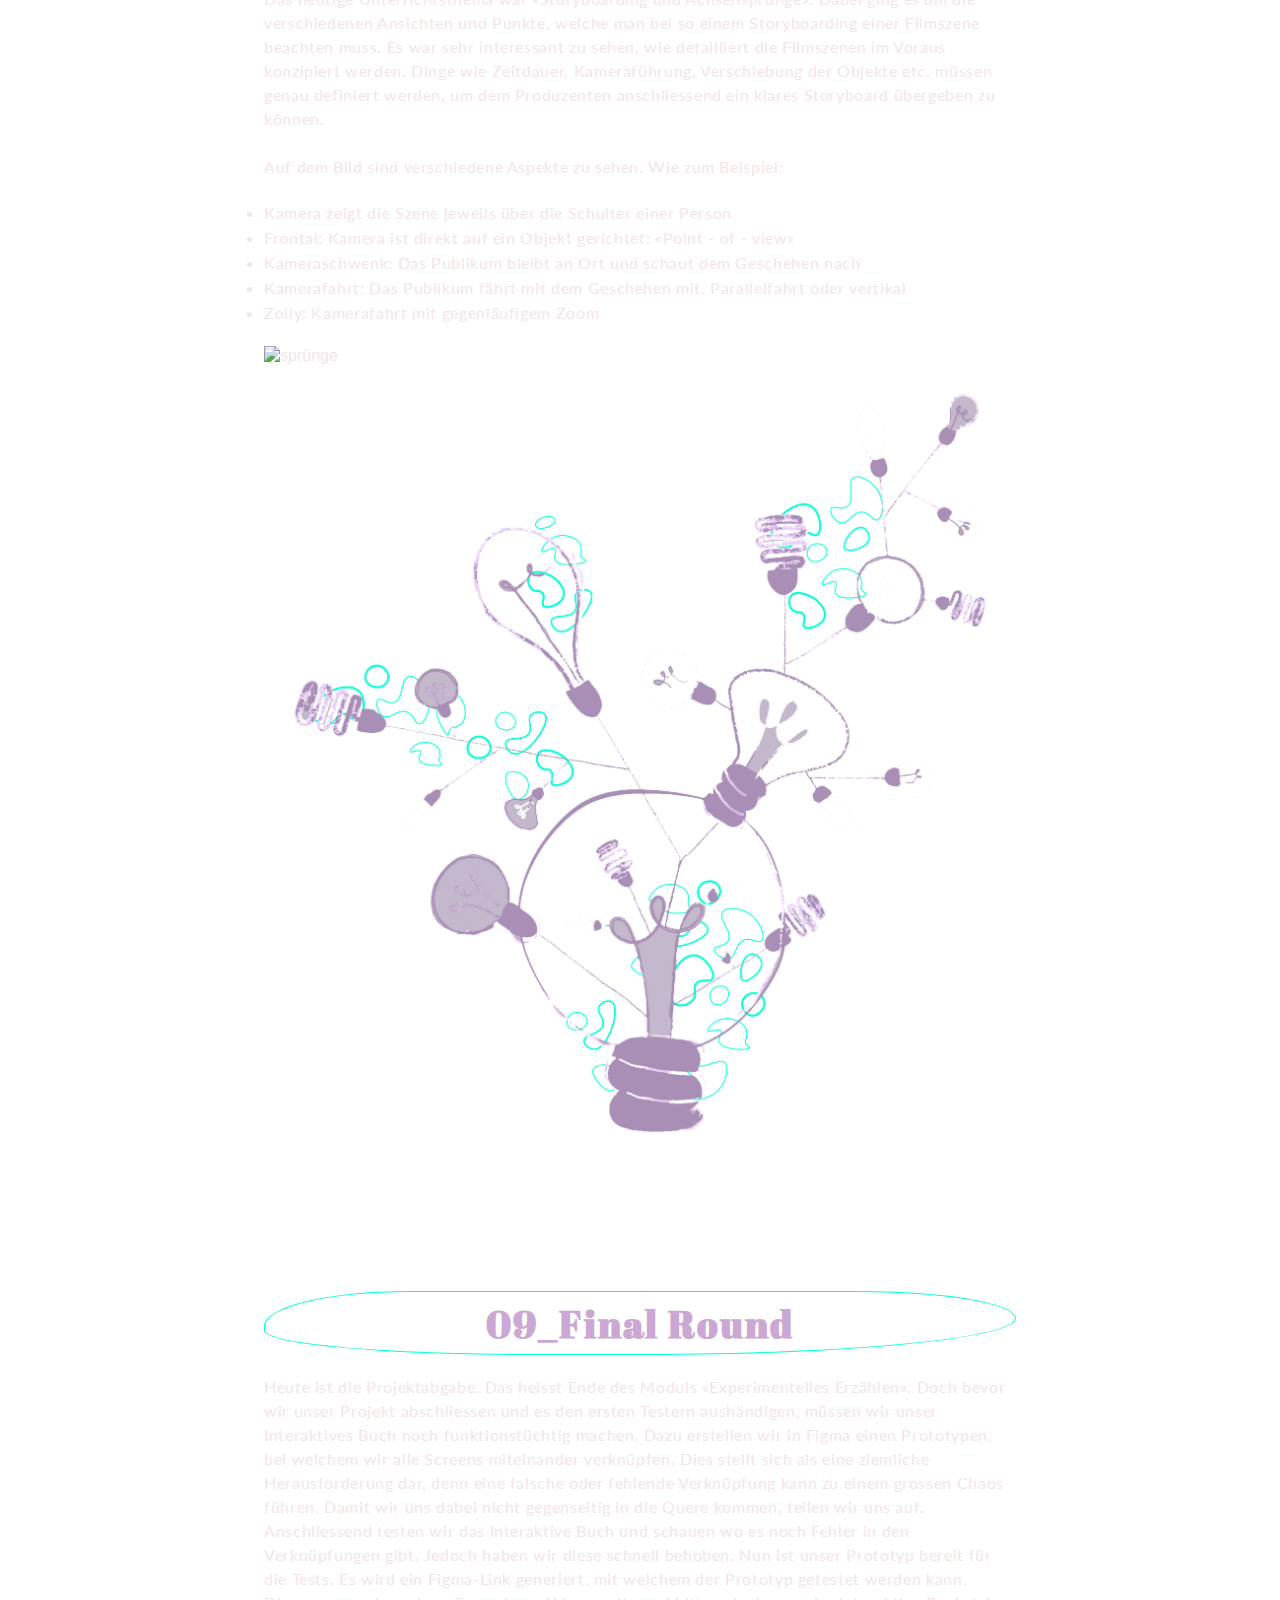
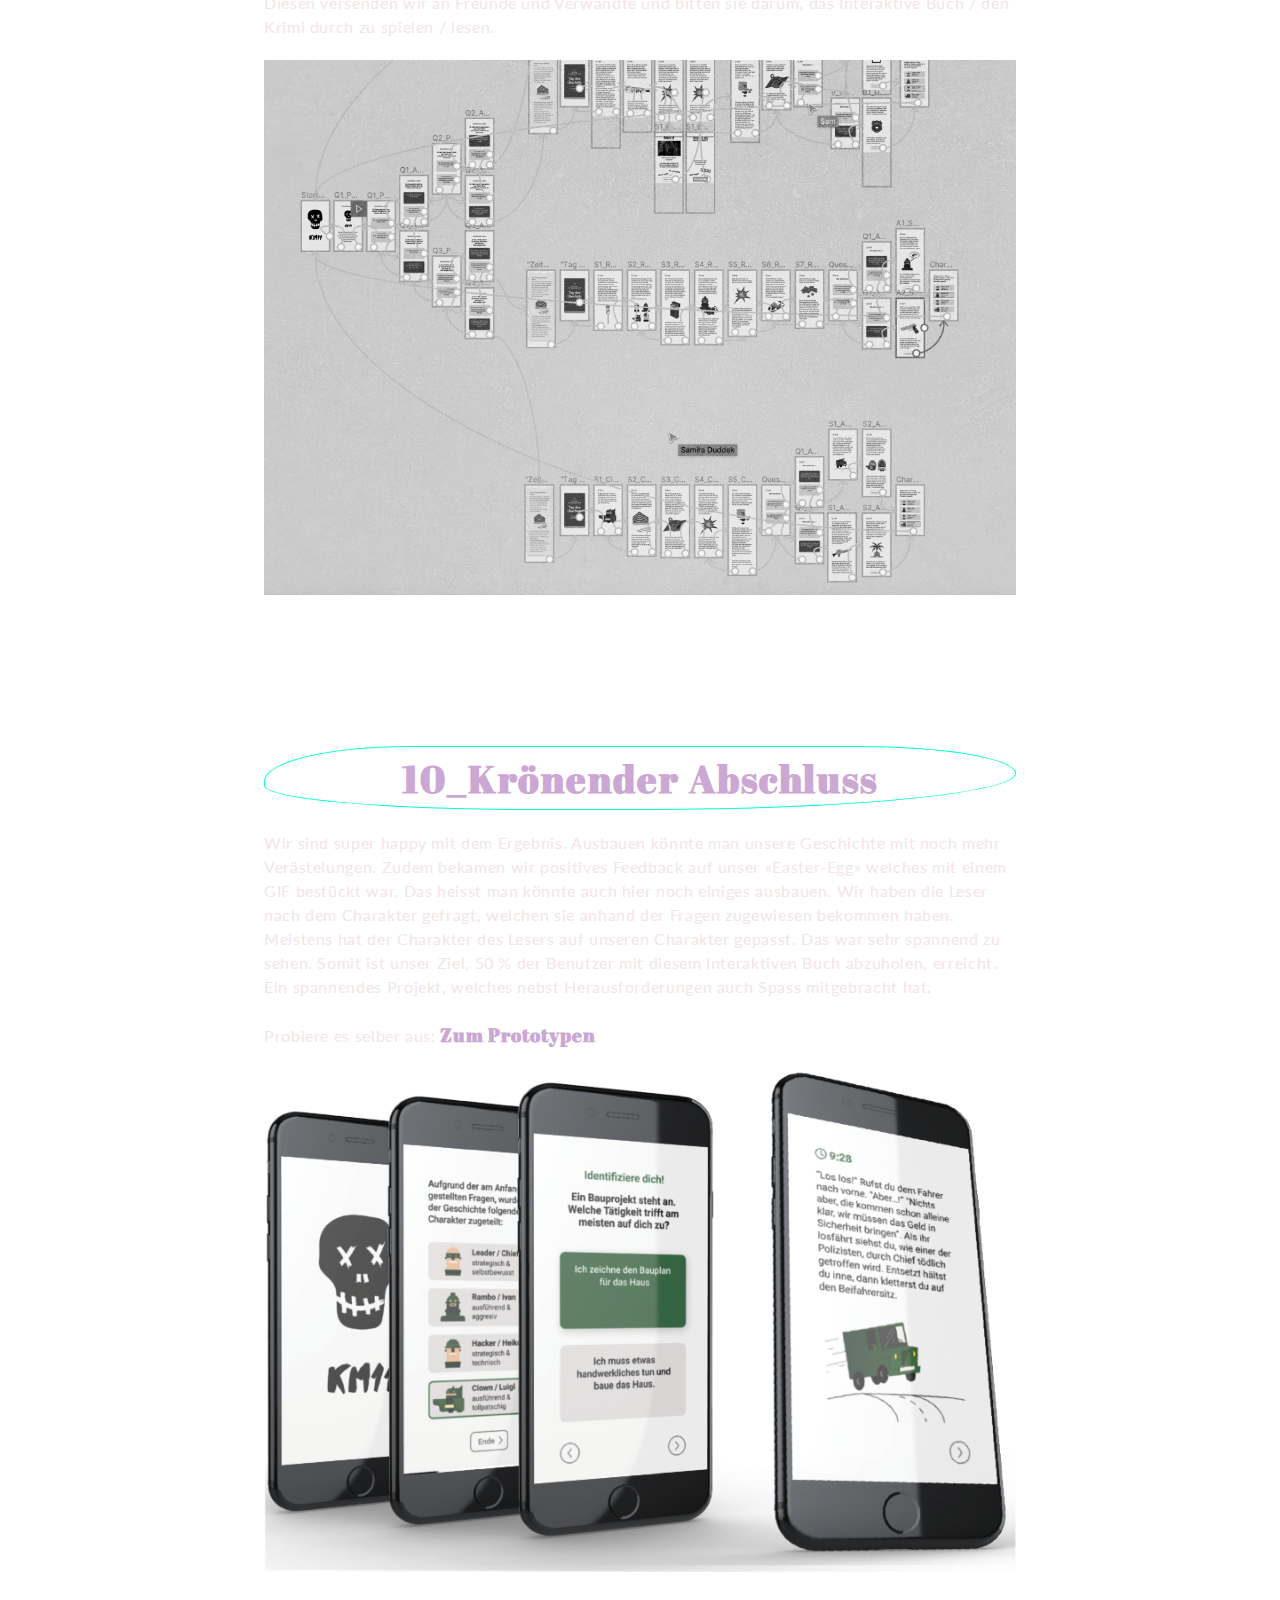
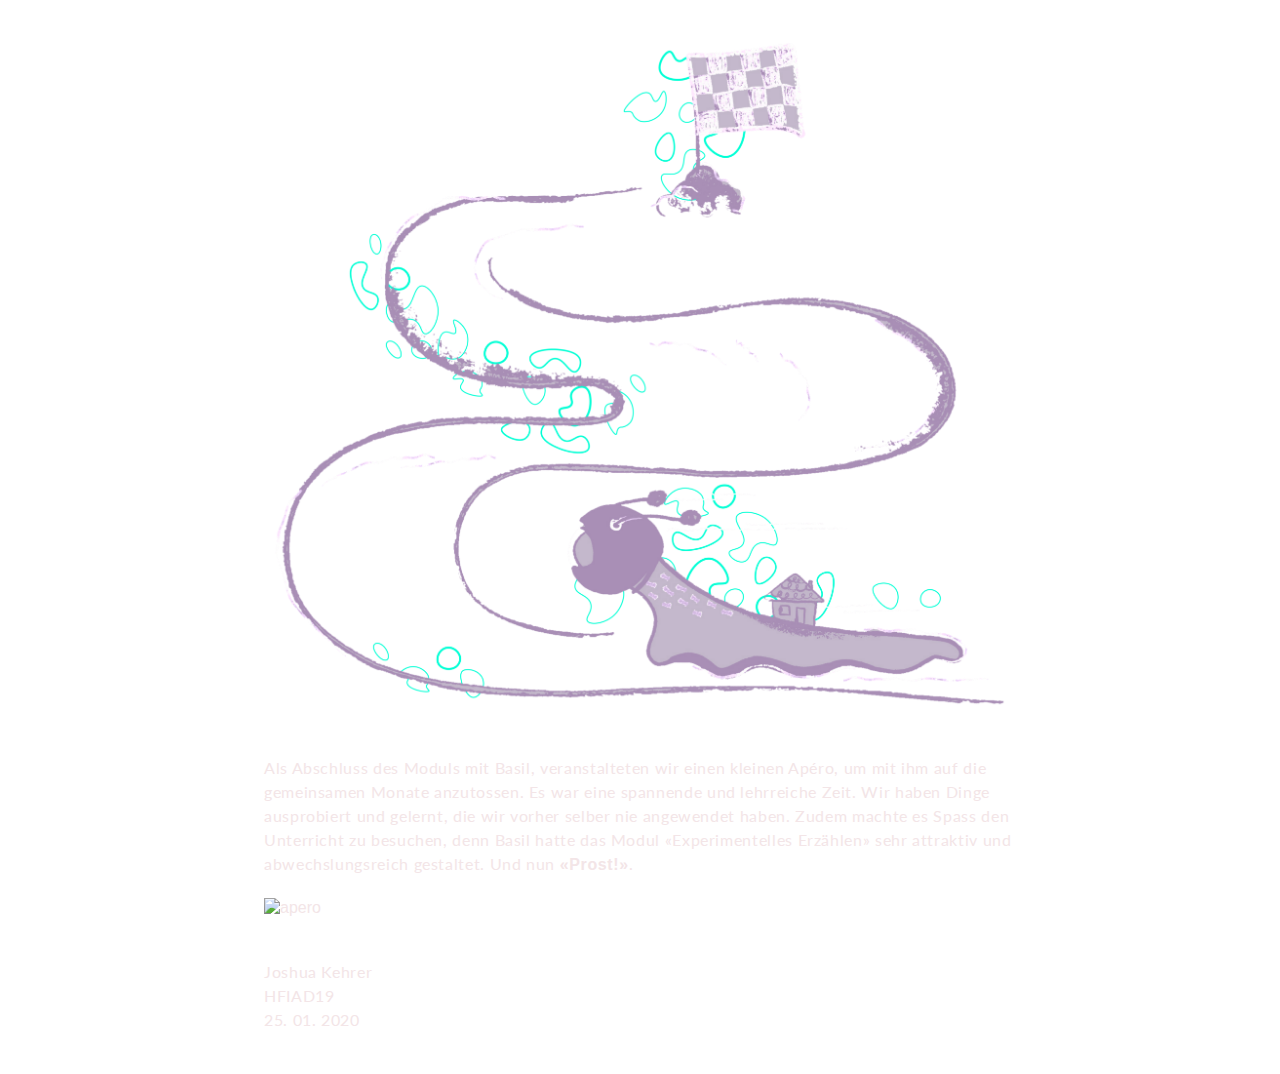
==== commit 227f5760: "final changes added" ====
--- a/docs/content.html
+++ b/docs/content.html
@@ -53,8 +53,8 @@
     Bei der Rückkehr in diese Schule kamen somit einige Erinnerungen hervor. Ich wusste nicht was mich erwartet,
     denn ich besuche nun keine Berufsschule mehr, sondern schlage einen neuen Weg ein. Eine Weiterbildung, mit welcher ich, in meiner beruflichen Laufbahn
     ein neues Fenster öffnen will.
-    Somit nehme ich euch mit, auf meine ersten 6 Monate, zurück in der Schule.
-    Und damit <b>«back to school»</b>. Dabei dokumentiere ich immer wieder aus dem Unterricht «Experimentelles Erzählen». Arbeiten, Ereignisse, Fortschritte, Änderungen etc.
+    Somit nehme ich euch mit, auf meine ersten 6 Monate im Modul «Experimentelles Erzählen», zurück in der Schule.
+    Und damit <b>«back to school»</b>.
    </p>
 <br>
 <br>
@@ -75,9 +75,9 @@
 
    <p>
     Gleich am ersten Tag stellte sich jeder Schüler aus der Klasse vor. Jedoch auf eine, etwas andere, Art. Jeder einzelne schrieb 1 - 2 Stichwörter auf einen Zettel und stellte diesen anschliessend vor sich auf den Tisch. Nun musste die Klasse und der Lehrer versuchen heraus zu finden, in welcher Verbindung diese Wörter zur betreffenden Person stehen. Der Schüler welcher sich vorstellte, musste dabei schweigen, und durfte das Ganze erst am Schluss auflösen.
-    Meine Beiden Wörter waren «Socken & Rauch». Es wurden Ideen wie «...entwirft eigene Socken in Grau, mit dem Namen Smockey Socks» oder «....raucht aus gebrauchten Socken» etc. Die Erklärung war schlussendlich, dass ich farbige Socken sammle, bzw. eine Schwäche dafür habe und regelmässig Shisha rauche. Durch das die Wörter keine wirklichen Zusammenhänge haben, waren die anderen Schüler ziemlich verwirrt, was wiederum zu kreativen Entschlüssen führte.
-    Im zweiten Teil teilten wir uns in kleine 3er - Gruppen auf. Die Aufgabe bestand darin, sich gegenseitig, blind, an der Hand, durch das Schulhausareal zu führen. Mit einem Druck am Handgelenk musste das geführte Team-Mitglied die Augen für 10 Sekunden die Augen öffnen und sich das Bild vor Augen merken. Dies wurde pro Person drei mal ausgeführt. Die Bilder wurden danach auf kleine Dias gezeichnet, mit welcher schlussendlich eine Kurzgeschichte / Beschreibung geschrieben werden
-    musste. Wir entschieden uns für eine kurze, klare Beschreibung der Bilder, welche schlussendlich ein tragisches Ende zur Folge hatte.
+    Meine beiden Wörter waren «Socken & Rauch». Es wurden Ideen wie «...entwirft eigene Socken in Grau, mit dem Namen Smockey Socks» oder «....raucht aus gebrauchten Socken» etc. Die Erklärung war schlussendlich, dass ich farbige Socken sammle, bzw. eine Schwäche dafür habe und regelmässig Shisha rauche. Weil die Wörter keine wirklichen Zusammenhänge haben, waren die anderen Schüler ziemlich verwirrt, was wiederum zu kreativen Entschlüssen führte.
+    Im zweiten Teil teilten wir uns in kleine 3&nbsp;er - Gruppen auf. Die Aufgabe bestand darin, sich gegenseitig, blind, an der Hand, durch das Schulhausareal zu führen. Mit einem Druck am Handgelenk musste das geführte Team-Mitglied die Augen für 10&nbsp;Sekunden öffnen und sich das Bild vor Augen merken. Dies wurde pro Person drei mal ausgeführt. Die Bilder wurden danach auf kleine Dias gezeichnet, mit welcher schlussendlich eine Kurzgeschichte / Beschreibung geschrieben werden
+    musste. Wir entschieden uns für eine kurze, klare Beschreibung der Geschichte, welche schlussendlich ein tragisches Ende zur Folge hatte.
    </p>
 <br>
 
@@ -86,35 +86,34 @@
 <br>
 
    <p>
-   
-    1. Sam ist gut gelaunt<br>
-    2. Er wird zu unrecht zu einer lebenslangen Haftstrafe verurteilt<br>
-    3. Seine Zelle befindet sich im Hochsicherheitstrakt im Untergeschoss.<br>
-    4. In seiner Zelle angekommen, werden Sam die Handschellen durch die Luke in der Türe abgenommen.<br>
-    5. Er begibt sich zur Toilette.<br>
-    6. Als er dabei nach oben blickt, sieht er einen Haken. Mit den Schnürsenkel seiner Schuhe erhängt er sich schlussendlich.<br>
-   </p>
-   <br>
-   <br>
-   <br>
-   <br>
-   <br>
-   <br>
-   <br>
-   <br>
-   
+   <ul class="nummeriert">
+    <li>Sam ist gut gelaunt</li>
+    <li>Er wird zu unrecht zu einer lebenslangen Haftstrafe verurteilt</li>
+    <li>Seine Zelle befindet sich im Hochsicherheitstrakt im Untergeschoss.</li>
+    <li>In seiner Zelle angekommen, werden Sam die Handschellen durch die Luke in der Türe abgenommen.</li>
+    <li>Er begibt sich zur Toilette.</li>
+    <li>Als er dabei nach oben blickt, sieht er einen Haken. Mit den Schnürsenkel seiner Schuhe erhängt er sich schlussendlich.</li>
+   </ul>
+
+   </p>
+   <br>
+   <br>
+   <br>
+   <br>
+   <br>
+   <br>
+   <br>
 
    <h1 id="nav2" class="titel-fonts">
     02_Kay & Kevin
    </h1>
-<br>
-
-   <p>
-    Inzwischen vergingen wieder 2 Wochen seit des ersten Schultages. Die Klasse bekam für heute als Hausaufgabe, sich Beispiele / Ideen zu möglichen experimentellen Erzählungsarten auszudenken. Es kamen spannende Inputs aus jedem der Klasse aus welchen ein interessanter Austausch entstand. Dazu jedoch später mehr.
-    Denn wir mussten nun, mit Hilfe von kurzen linearen Zeitungsartikel, jeweils in der Gruppe ein Spiel daraus entwickeln / konzipieren. Wir hatten 30 Minuten Zeit.
+   <br>
+   <p>
+    Inzwischen vergingen wieder 2&nbsp;Wochen seit des ersten Schultages. Die Klasse bekam für heute als Hausaufgabe, sich Beispiele / Ideen zu möglichen experimentellen Erzählungsarten auszudenken. Es kamen spannende Inputs aus jedem der Klasse, was zu einem interessanten Austausch führte.
+    Denn wir mussten nun, mit Hilfe von kurzen linearen Zeitungsartikel, jeweils in Gruppen ein Spiel daraus entwickeln / konzipieren. Wir hatten dafür 30&nbsp;Minuten Zeit.
     Der Artikel unserer Gruppe hiess «Mutter lässt Kinder im Zug zurück». Nun gilt es, daraus ein Spiel zu kreieren. Wir entschieden uns für ein Single Player, Jump & Run - Spiel. Dazu mussten folgende Punkte beachtet werden. </p>
    </p>
-<br>
+   <br>
 
    <li>Ziel des Spiels </li>
    <li>Thematik</li>
@@ -142,7 +141,7 @@
     Es ist der Start unseres Projektes. Wir gehen also auf diesen Flohmarkt auf dem Helvetiaplatz in Zürich. Dort gilt es nun, Rohmaterial zu sammeln. Um unser Projekt kurz zu erklären: Wir kreieren eine Geschichte, die der Leser durch seine Antworten auf persönliche Fragen beeinflussen kann. Die Geschichte erscheint in der Form eines interaktiven Buches.
     Es handelt sich dabei um ein Krimi, bei dem sich der Leser mit einem der Verbrecher identifiziert, und somit die Geschichte selbst steuern kann.
     Am Flohmarkt angekommen, suchen wir uns Ideen für die Geschichte raus. Die Zürcher Kantonalbank nebenan wird zum Tatort, das Kino Xenix zur Zentrale für den Hacker und das Schulhaus in der Mitte des Platzes zum Tatort für die Explosion. Mit diesen Ideen setzen wir uns nun an die Geschichte und wie wir diese in eine Verästelung umwandeln.
-    Wir kommen gut voran und haben bis kurz vor der Mittagspause die Grundgeschichte für den Banküberfall festgelegt, damit wir nun die einzelnen, abweichenden Geschichten schreiben können. Wir einigen uns darauf, dass jeder ein Charakter übernimmt.
+    Wir kommen gut voran und haben bis kurz vor der Mittagspause die Grundgeschichte für den Banküberfall festgelegt. Damit wir nun die einzelnen, abweichenden Geschichten schreiben können, einigen wir uns darauf, dass jeder ein Charakter übernimmt.
    </p>
 <br>
 
@@ -199,8 +198,8 @@
    <br>
 
    <p>
-    Bevor wir an unserer Projektarbeit weiter arbeiteten, befassten wir uns mit dem Thema «Charekteren».
-    Der Charakter ist einer der wichtigsten Punkte in einer Geschichte. Deshalb gilt es, wichtige Punkte zu beachten.
+    Bevor wir an unserer Projektarbeit weiter arbeiten, befassen wir uns mit dem Thema «Charekteren».
+    Der Charakter ist einer der wichtigsten Themen in einer Geschichte. Deshalb gilt es, folgende Punkte zu beachten.
    </p>
    <br>
 
@@ -214,8 +213,8 @@
    <p>
     All diese Merkmale lassen einen Charakter individuell beschreiben.
     Wir bildeten Gruppen und setzten uns daran, einen eigenen Superhelden zu entwerfen. Dazu erstellten wir eine Zeichnung welche zusammen mit dem ausgefüllten Steckbrief ein stabiles Fundament bildete. Danach wurden die Zeichnung und der Steckbrief voneinander genommen und in andere Gruppen verteilt. 
-    Diese mussten nun, anhand des Bildes, den Superhelden beschreiben oder anhand des Steckbriefs, den Superhelden zeichnen. Es war erstaunlich, dass trotz fehlenden Informationen ähnliche Beschreibungen & Skizzen gemacht wurden. Man merkte aber, dass, wenn ein wichtiges Merkmal fehlte oder zu wenig ausführlich beschrieben wurde, die Interpretation der anderen Gruppen in eine andere Richtung gingen.
-    Schlussfazit: Es machte eine Menge Spass und es wird einem Bewusst, wie schnell etwas missverstanden wird, sobald die Kommunikation unklar ist.
+    Diese mussten nun, anhand des Bildes, den Superhelden beschreiben oder anhand des Steckbriefs, den Superhelden zeichnen. Es war erstaunlich, dass trotz fehlenden Informationen ähnliche Beschreibungen & Skizzen entstanden. Man merkte aber, dass, wenn ein wichtiges Merkmal fehlte oder zu wenig ausführlich beschrieben wurde, die Interpretation der anderen Gruppen in eine andere Richtung gingen.
+    Schlussfazit: Es machte eine Menge Spass und es wird einem klar, wie schnell etwas missverstanden wird, sobald die Kommunikation unklar ist.
    </p>
    <br>
 
@@ -239,9 +238,9 @@
    <br>
 
    <p>
-    Um unsere einzelnen Stories genauer zu definieren, haben wir sogenannte Storyboardings erstellt. Jeder einzelne definierte eins für seinen Charakter. Darin enthalten war die Uhrzeit des Geschehens, die Grafik welche gebraucht wird und wieviel Text gebraucht wird. Das ganze wurde anschliessend für die Erstellung der Grafiken, wie auch für das konzipieren des Buches / des Interfaces. 
-    Samira und Dhondup erstellten die Grafiken währenndem Sam und ich das Interface des Interaktiven Buches designen. Da uns für den heutigen Tag aber nicht viel Zeit blieb entschieden wir uns, das ganze über die Schulferien zu erledigen. Denn durch die Aufteilung der Pendenzen, funktioniert das selbsständige arbeiten zu Hause einwandfrei. Die Grafiken werden im Illsutrator gezeichnet, 
-    währenddem Sam und ich das Interface mit dem Tool «Figma» designen. Dort haben auch alle des Teams Zugriff und können die Fortschritte mitverfolgen.
+    Zurück in unserer Projektarbeit:<br>Um unsere einzelnen Stories genauer zu definieren, haben wir sogenannte Storyboards erstellt. Jeder einzelne definierte diese für seinen Charakter. Darin enthalten war die Uhrzeit des Geschehens, die Grafik und die Menge an Text welche gebraucht wird. Das ganze wurde anschliessend für die Erstellung der Grafiken, wie auch für das konzipieren des Buches / des Interfaces genutzt. 
+    Samira und Dhondup erstellten die Grafiken währenndem Sam und ich das Interface des Interaktiven Buches konzipieren. Da uns für den heutigen Tag aber nicht viel Zeit blieb entschieden wir uns, das ganze über die Schulferien zu erledigen. Denn durch die Aufteilung der Pendenzen, funktioniert das selbständige arbeiten zu Hause einwandfrei. Die Grafiken werden in Adobe Illustrator gezeichnet, 
+    währenddem Sam und ich das Interface mit dem Tool «Figma» designen. Dort haben auch alle aus dem Team Zugriff und können die Fortschritte mitverfolgen.
    </p>
    <br>
 
@@ -263,7 +262,7 @@
    <p>
     Die ersten Schulferien sind eingetreten. Da unser Projektteam aus vier Personen besteht, konnten wir die einzelnen Arbeiten innerhalb des Projektes gut aufteilen. Damit wir jedoch alle auf dem aktuellen Stand sind, vereinbarten wir einen Termin, um die Fortschritte jedes einzelnen und allenfalls aufgetauchte Probleme und Inputs zu besprechen. 
     Somit trafen wir uns am Samstag Vormittag zu einem Brunch im Cafe Bebek in Zürich. Das Ergebnis war sehr gut, denn wir lagen super im Zeitrahmen. Das einzige Problem was wir an diesem Tag hatten, war der Akku unserer Laptops. Weil wir uns bei dem schönen Wetter für den Aussenbereich entschieden haben, konnten wir unsere Geräte nicht aufladen. 
-    Somit war Dhondups Laptop nach 2 Stunden aus, worauf meiner 30 Minuten später folgte.Da wir jedoch gut vorwärts kamen, war das nicht so eine grosse Sache. Wir entschieden uns das Treffen langsam zu beenden und zu Hause weiter zu arbeiten. Das Fazit jedoch; Wir sind gut in der Zeit und sehr zufrieden mit dem aktuellen Stand des Projektes. 
+    Somit war Dhondups Laptop nach 2 Stunden aus, worauf meiner 30 Minuten später folgte. Da wir jedoch gut vorwärts kamen, war das nicht so eine grosse Sache. Wir entschieden uns das Treffen langsam zu beenden und zu Hause weiter zu arbeiten. Das Fazit jedoch; Wir sind gut in der Zeit und sehr zufrieden mit dem aktuellen Stand des Projektes. 
    </p>
    <br>
 
@@ -286,7 +285,7 @@
    <br>
 
    <p>
-    Das heutige Unterrichtsthema war «Storyboarding». Dabei ging es um die verschiedenen Ansichten und Punkte, welche man bei so einem Storyboarding einer Filmszene beachten muss. Es war sehr interessant zu sehen, wie detailliert die Filmszenen im Voraus konzipiert werden. Dinge wie Zeitdauer, Kameraführung, Verschiebung der Objekte etc. müssen genau definiert werden, 
+    Das heutige Unterrichtsthema war «Storyboarding und Achsensprünge». Dabei ging es um die verschiedenen Ansichten und Punkte, welche man bei so einem Storyboarding einer Filmszene beachten muss. Es war sehr interessant zu sehen, wie detailliert die Filmszenen im Voraus konzipiert werden. Dinge wie Zeitdauer, Kameraführung, Verschiebung der Objekte etc. müssen genau definiert werden, 
     um dem Produzenten anschliessend ein klares Storyboard übergeben zu können.<br><br>
     Auf dem Bild sind verschiedene Aspekte zu sehen. Wie zum Beispiel:
    </p>
@@ -295,7 +294,7 @@
    <li>Kamera zeigt die Szene jeweils über die Schulter einer Person</li>
    <li>Frontal: Kamera ist direkt auf ein Objekt gerichtet: «Point - of - view»</li>
    <li>Kameraschwenk: Das Publikum bleibt an Ort und schaut dem Geschehen nach</li>
-   <li>Kamerafahrt: Das Publikum fährt mit dem Geschen mit. Parallelfahrt oder vertikal</li>
+   <li>Kamerafahrt: Das Publikum fährt mit dem Geschehen mit. Parallelfahrt oder vertikal</li>
    <li>Zolly: Kamerafahrt mit gegenläufigem Zoom</li>
    <br>
 
@@ -319,7 +318,7 @@
 
    <p>
       Heute ist die Projektabgabe. Das heisst Ende des Moduls «Experimentelles Erzählen».
-      Doch bevor wir unser Projekt abschliessen und es den ersten Testern aushändigen, müssen wir unser Interaktives Buch noch funktionstüchtig machen. Dazu erstellen wir in Figma einen Prototypen, bei welchem wir alle Screens miteinander verknüpfen. Dies stellt sich als eine ziemliche Herausforderung dar, denn eine falsche oder fehlende Verknüpfung kann zu einem grossen Chaos werden.
+      Doch bevor wir unser Projekt abschliessen und es den ersten Testern aushändigen, müssen wir unser Interaktives Buch noch funktionstüchtig machen. Dazu erstellen wir in Figma einen Prototypen, bei welchem wir alle Screens miteinander verknüpfen. Dies stellt sich als eine ziemliche Herausforderung dar, denn eine falsche oder fehlende Verknüpfung kann zu einem grossen Chaos führen.
       Damit wir uns dabei nicht gegenseitig in die Quere kommen, teilen wir uns auf. Anschliessend testen wir das Interaktive Buch und schauen wo es noch Fehler in den Verknüpfungen gibt. Jedoch haben wir diese schnell behoben.
       Nun ist unser Prototyp bereit für die Tests. Es wird ein Figma-Link generiert, mit welchem der Prototyp getestet werden kann. Diesen versenden wir an Freunde und Verwandte und bitten sie darum, das Interaktive Buch / den Krimi durch zu spielen / lesen.
    </p>
@@ -342,7 +341,7 @@
 
    <p>
     Wir sind super happy mit dem Ergebnis. Ausbauen könnte man unsere Geschichte mit noch mehr Verästelungen. Zudem bekamen wir positives Feedback auf unser «Easter-Egg» welches mit einem GIF bestückt war. Das heisst man könnte auch hier noch einiges ausbauen.
-    Wir haben die Leser nach dem Charakter gefragt, welchen sie anhand den Fragen zugewiesen bekommen haben und meistens hat der Charakter des Lesers auf unseren Charakter gepasst. Das war sehr spannend zu sehen. Somit ist unser Ziel, 50&#x202F;% der Benutzer mit diesem Interaktiven Buch abzuholen, erreicht. 
+    Wir haben die Leser nach dem Charakter gefragt, welchen sie anhand der Fragen zugewiesen bekommen haben. Meistens hat der Charakter des Lesers auf unseren Charakter gepasst. Das war sehr spannend zu sehen. Somit ist unser Ziel, 50&#x202F;% der Benutzer mit diesem Interaktiven Buch abzuholen, erreicht. 
     Ein spannendes Projekt, welches nebst Herausforderungen auch Spass mitgebracht hat.<br>
    <br>
 
@@ -358,7 +357,7 @@
 <img class="bild50" src="./Files/schnecken_blank.png" alt="schnecken">
 
    <p>
-      Als Abschluss des Moduls mit Basil, veranstalteten wir einen kleinen Apéro, um mit ihm auf diese gemeinsamen Monate anzutossen. Es war eine spannende und lehrreiche Zeit. Wir haben Dinge ausprobiert und gelernt, die wir vorher selber nie angewendet haben. Zudem machte es Spass den Unterricht zu besuchen,
+      Als Abschluss des Moduls mit Basil, veranstalteten wir einen kleinen Apéro, um mit ihm auf die gemeinsamen Monate anzutossen. Es war eine spannende und lehrreiche Zeit. Wir haben Dinge ausprobiert und gelernt, die wir vorher selber nie angewendet haben. Zudem machte es Spass den Unterricht zu besuchen,
       denn Basil hatte das Modul «Experimentelles Erzählen» sehr attraktiv und abwechslungsreich gestaltet. Und nun <b>«Prost!»</b>.
    </p>
    <br>
--- a/docs/styles/main.css
+++ b/docs/styles/main.css
@@ -82,6 +82,11 @@
   width: 100%;
   line-height: 25px;
   letter-spacing: 0.04em;
+}
+
+.nummeriert {
+  padding-left: 20px;
+  list-style-type: decimal;
 }
 
 .kapitel{
